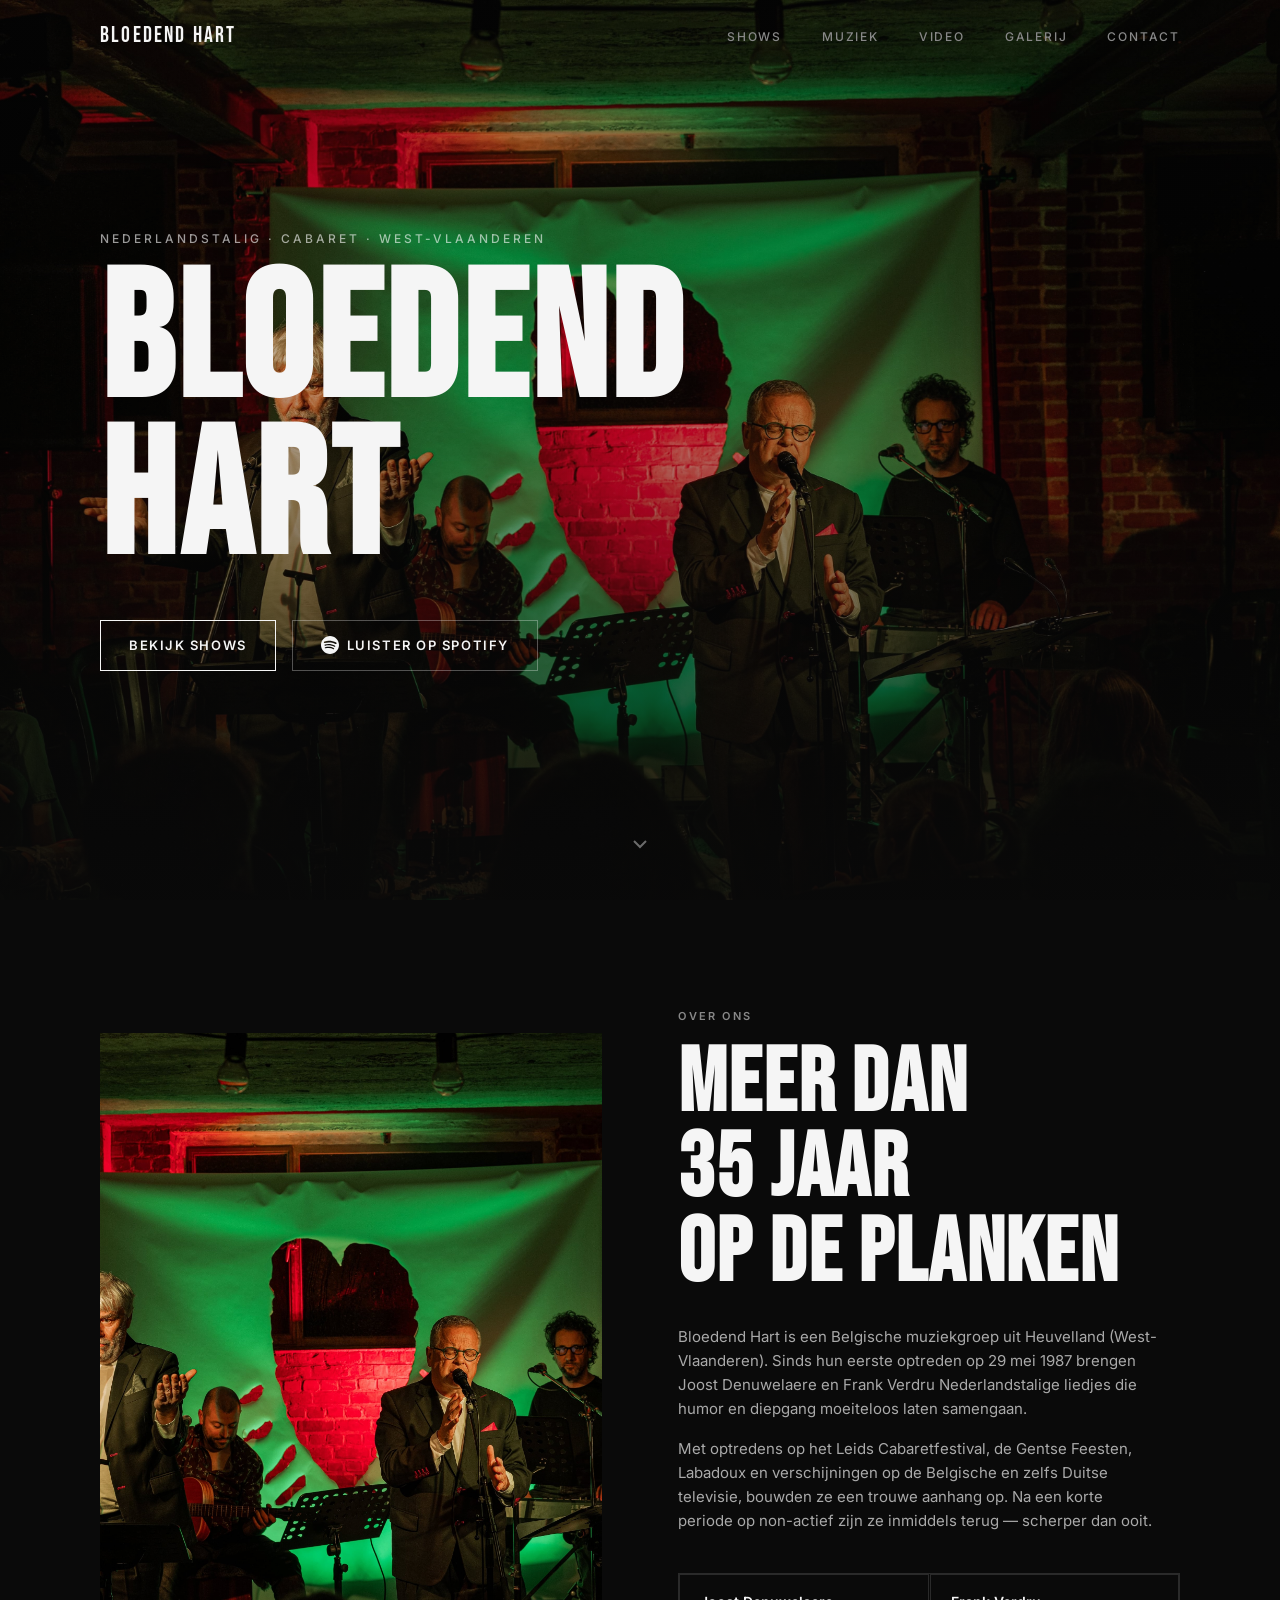
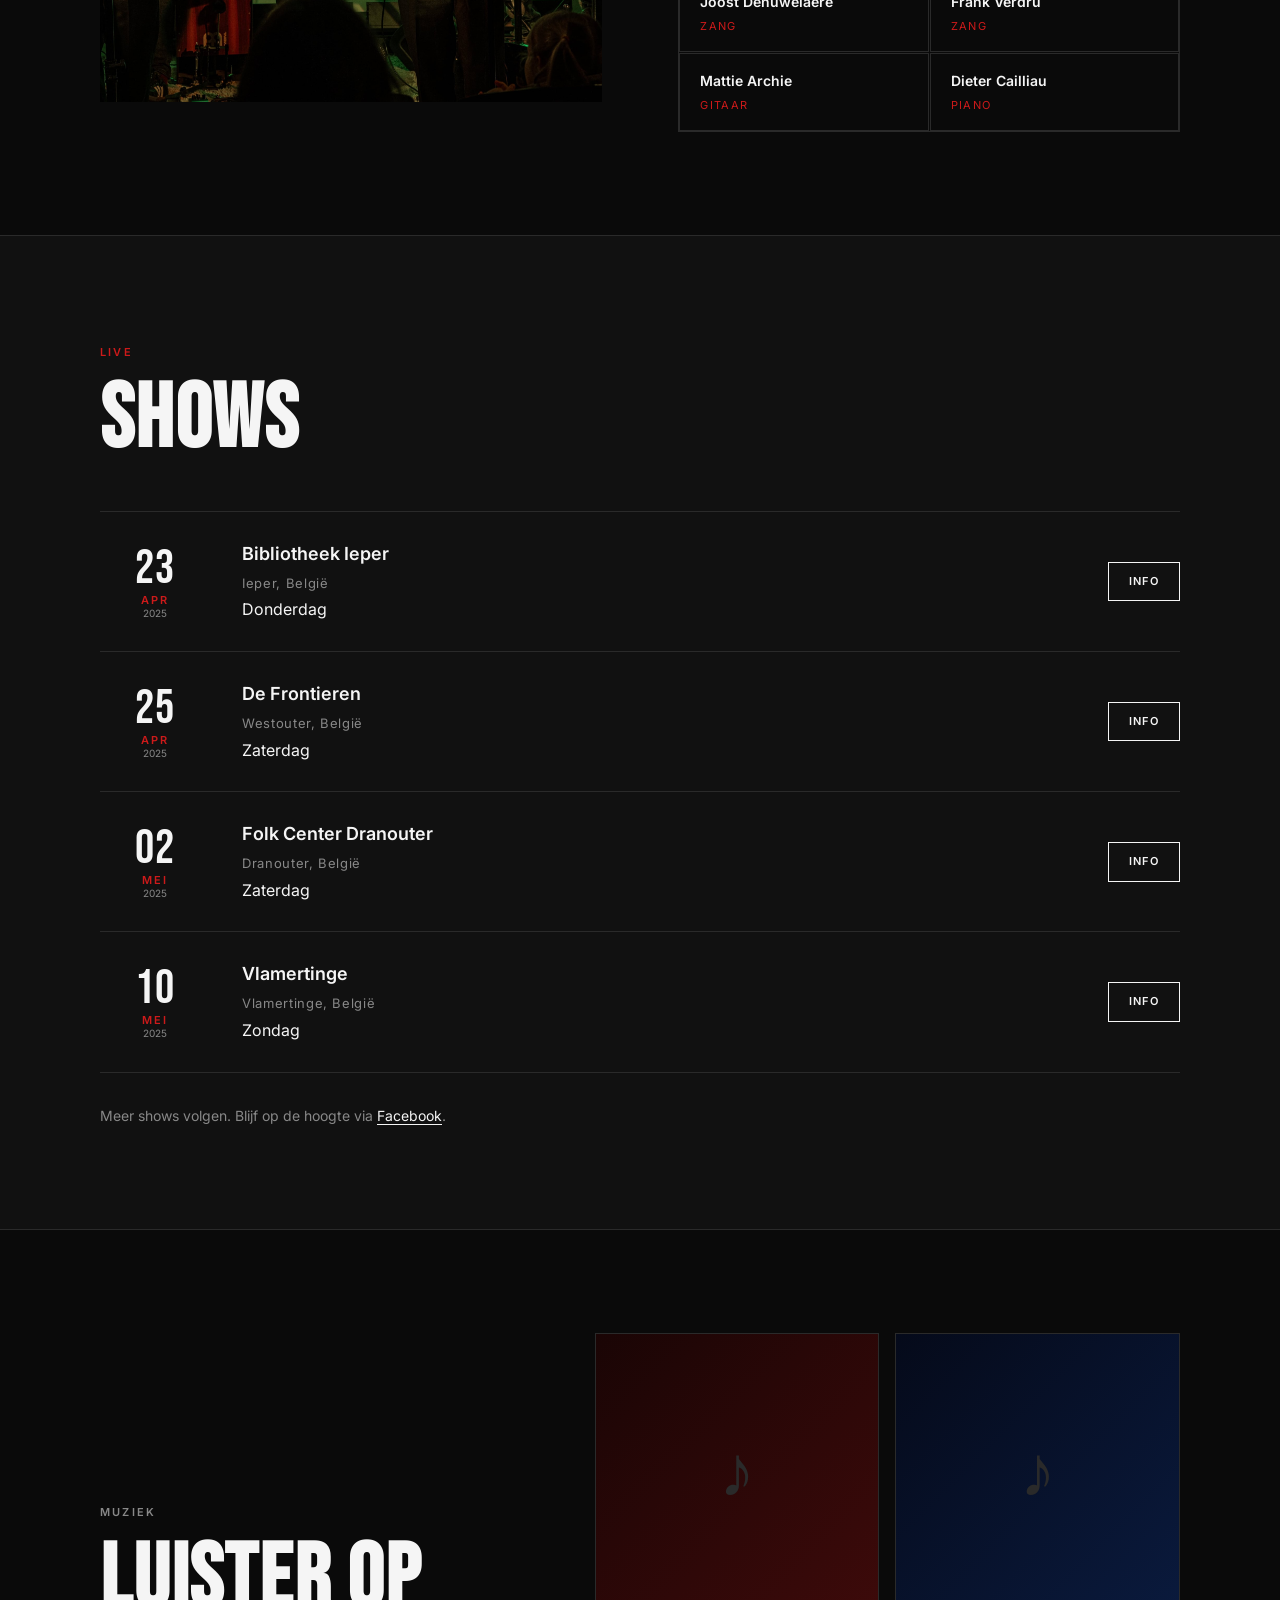
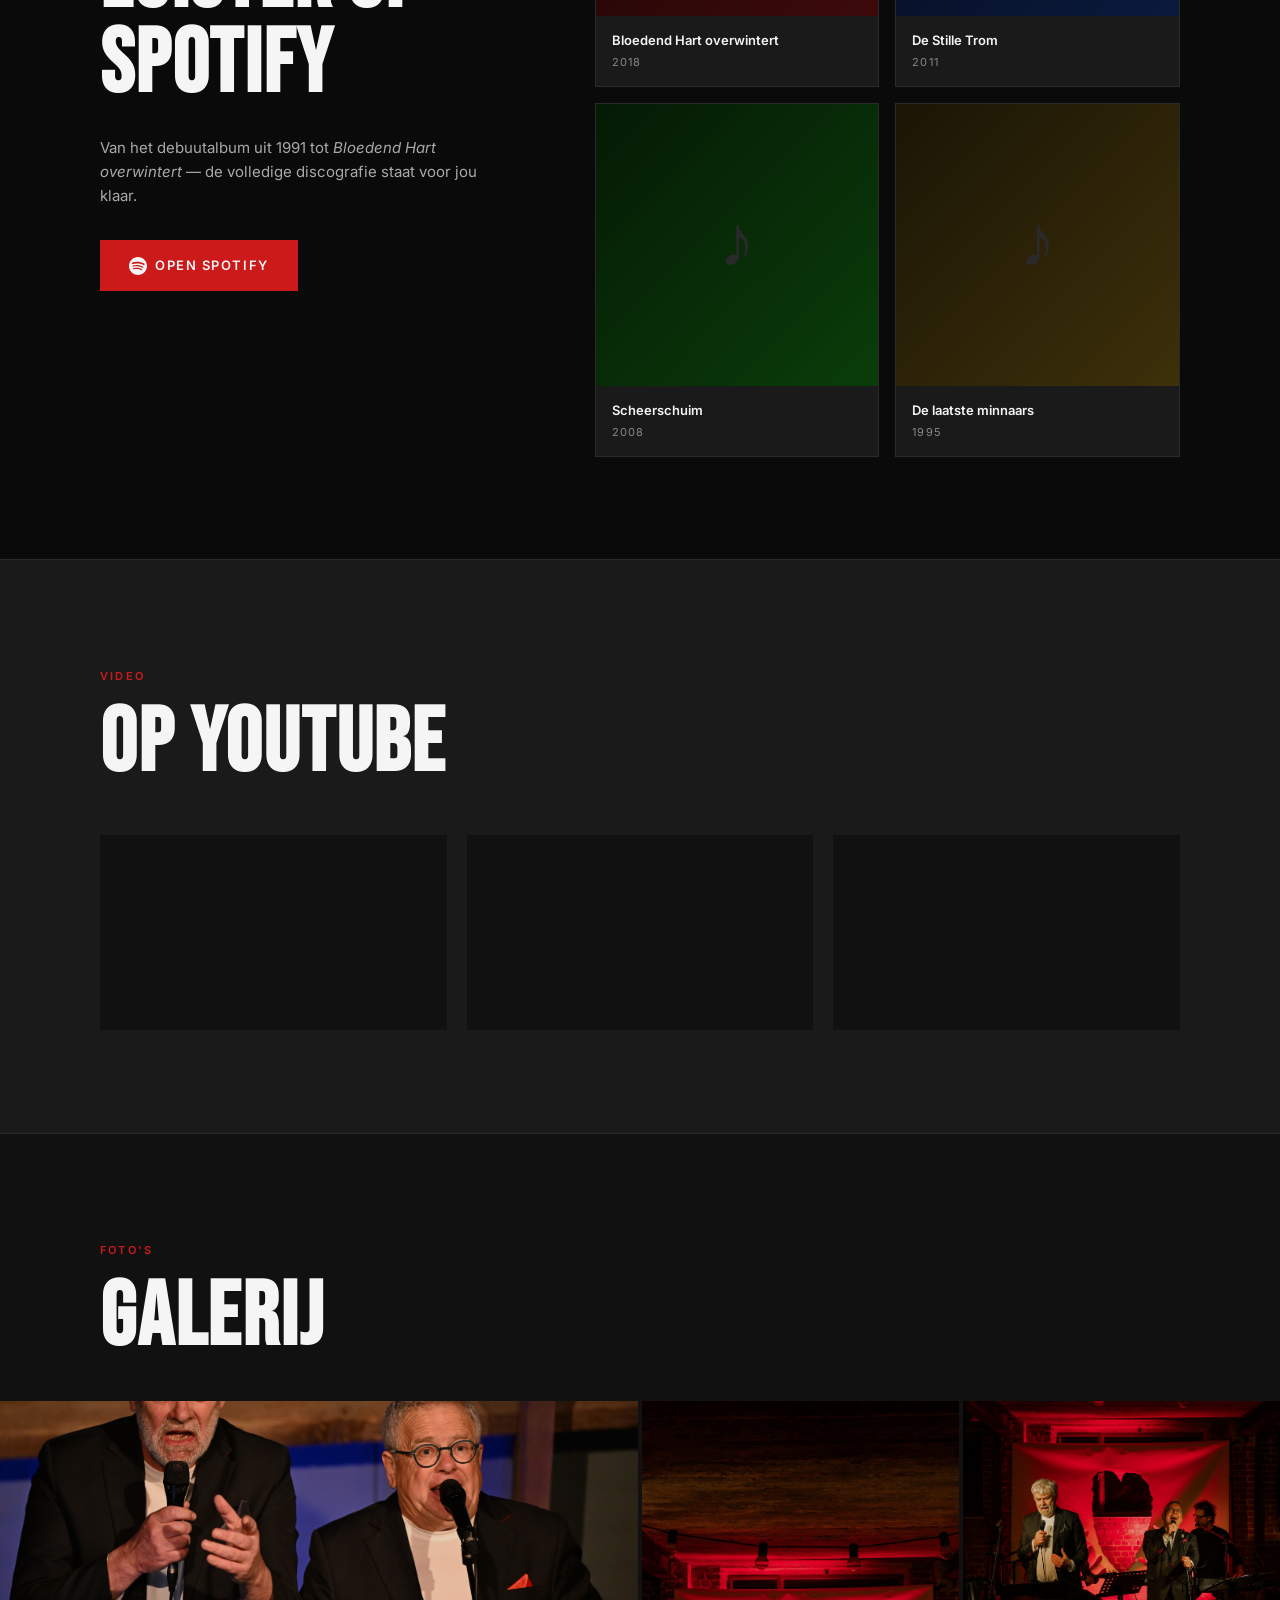
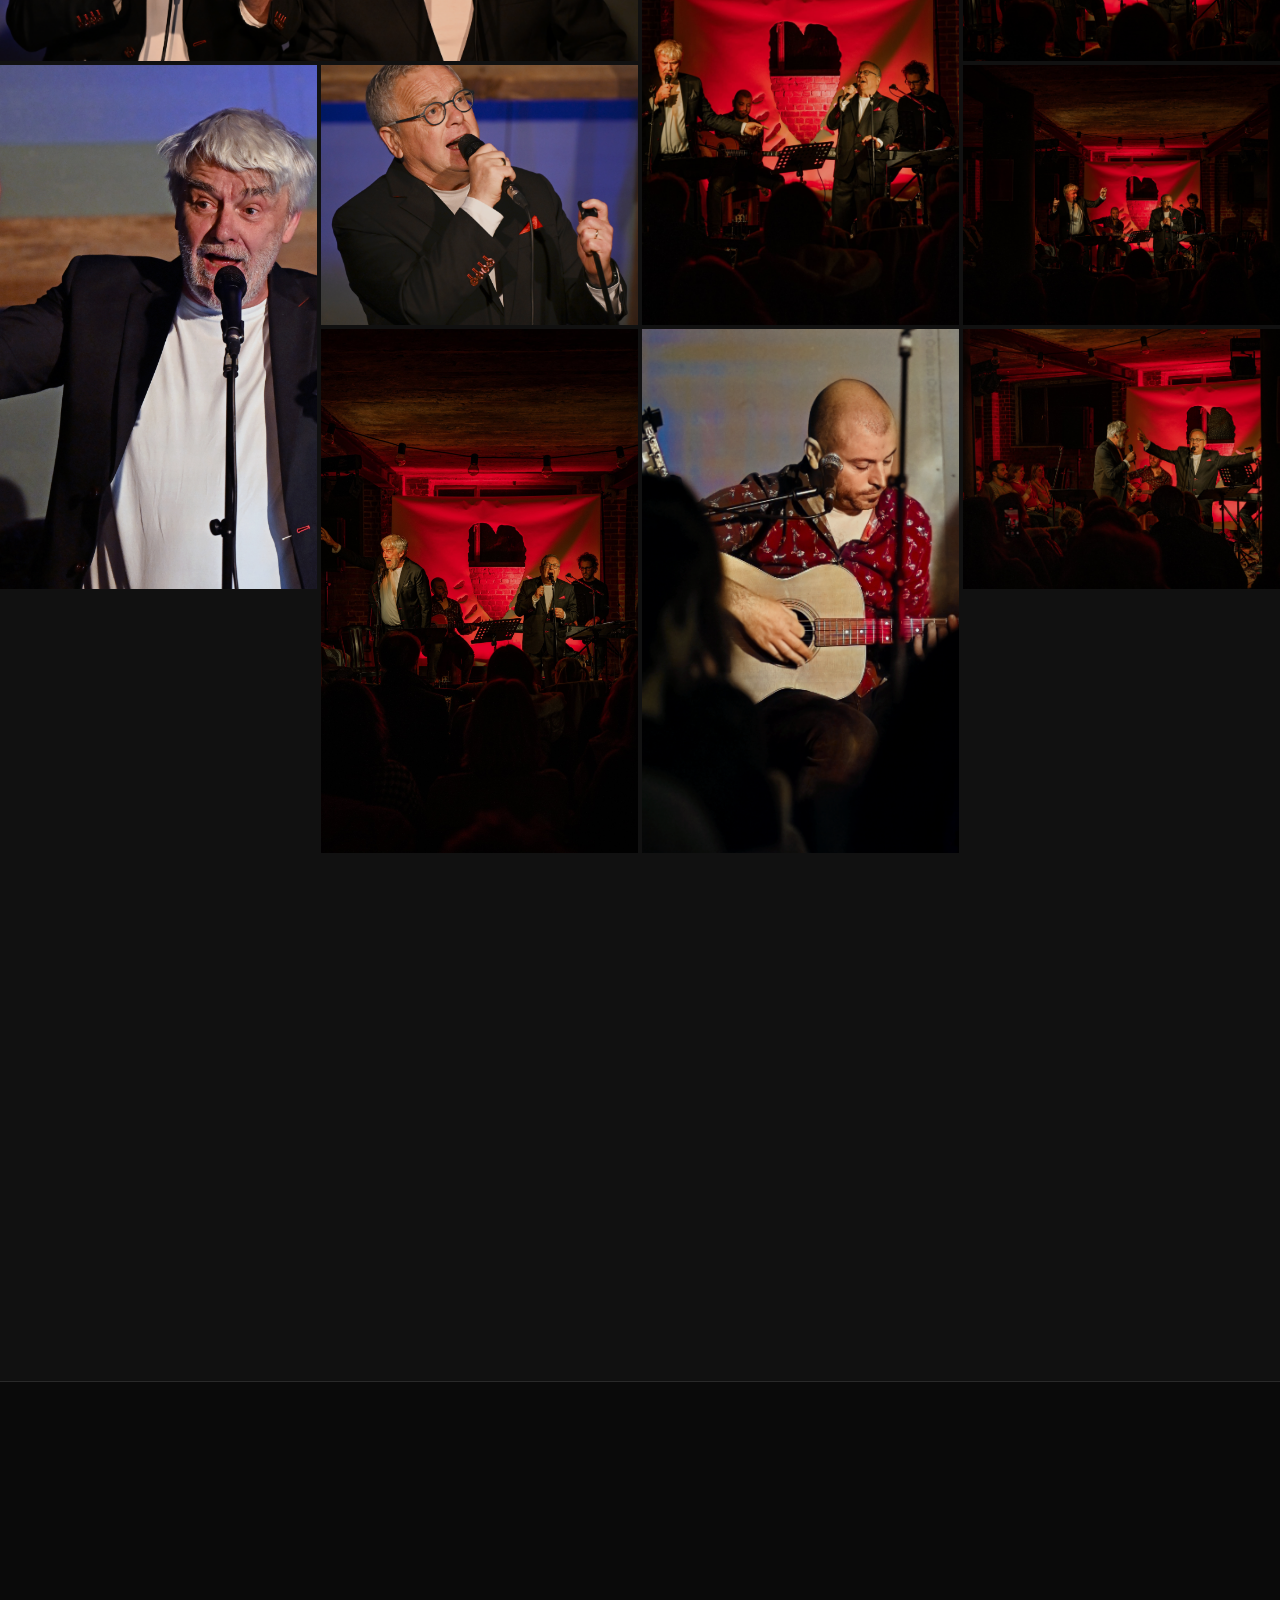
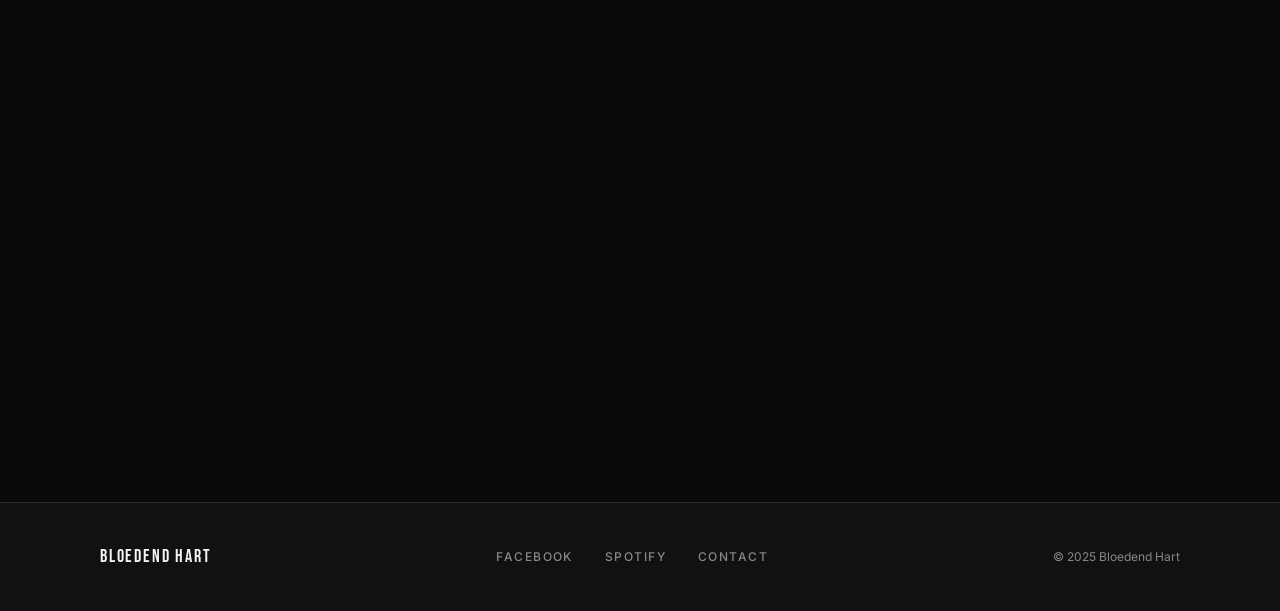
==== index.html @ 991a530c "Mix gallery photos, replace over ons image with band shot Co-Authored-By: Claude Sonnet 4.6 <noreply" ====
<!DOCTYPE html>
<html lang="nl">
<head>
  <meta charset="UTF-8" />
  <meta name="viewport" content="width=device-width, initial-scale=1.0" />
  <title>Bloedend Hart</title>
  <link rel="preconnect" href="https://fonts.googleapis.com" />
  <link rel="preconnect" href="https://fonts.gstatic.com" crossorigin />
  <link href="https://fonts.googleapis.com/css2?family=Bebas+Neue&family=Inter:wght@300;400;500;600&display=swap" rel="stylesheet" />
  <link rel="stylesheet" href="style.css" />
</head>
<body>

  <!-- NAV -->
  <nav id="nav">
    <div class="nav-inner">
      <a href="#hero" class="nav-logo">BLOEDEND HART</a>
      <ul class="nav-links">
        <li><a href="#shows">Shows</a></li>
        <li><a href="#muziek">Muziek</a></li>
        <li><a href="#video">Video</a></li>
        <li><a href="#galerij">Galerij</a></li>
        <li><a href="#contact">Contact</a></li>
      </ul>
      <button class="nav-toggle" aria-label="Menu openen">
        <span></span><span></span><span></span>
      </button>
    </div>
    <ul class="nav-mobile">
      <li><a href="#shows">Shows</a></li>
      <li><a href="#muziek">Muziek</a></li>
      <li><a href="#video">Video</a></li>
      <li><a href="#galerij">Galerij</a></li>
      <li><a href="#contact">Contact</a></li>
    </ul>
  </nav>

  <!-- HERO -->
  <section id="hero">
    <div class="hero-bg">
      <img src="Bloedend Hart/Bloedend Hart - Lo/8A7A4885.jpg" alt="Bloedend Hart live" />
      <div class="hero-overlay"></div>
    </div>
    <div class="hero-content">
      <p class="hero-sub">Nederlandstalig · Cabaret · West-Vlaanderen</p>
      <h1 class="hero-title">BLOEDEND<br/>HART</h1>
      <div class="hero-actions">
        <a href="#shows" class="btn btn-outline">Bekijk shows</a>
        <a href="https://open.spotify.com/artist/0Ksa1KjSq9yWM6Rjx2r4nC" target="_blank" rel="noopener" class="btn btn-ghost">
          <svg viewBox="0 0 24 24" fill="currentColor" width="18" height="18"><path d="M12 0C5.4 0 0 5.4 0 12s5.4 12 12 12 12-5.4 12-12S18.66 0 12 0zm5.521 17.34c-.24.359-.66.48-1.021.24-2.82-1.74-6.36-2.101-10.561-1.141-.418.122-.779-.179-.899-.539-.12-.421.18-.78.54-.9 4.56-1.021 8.52-.6 11.64 1.32.42.18.479.659.301 1.02zm1.44-3.3c-.301.42-.841.6-1.262.3-3.239-1.98-8.159-2.58-11.939-1.38-.479.12-1.02-.12-1.14-.6-.12-.48.12-1.021.6-1.141C9.6 9.9 15 10.561 18.72 12.84c.361.181.54.78.241 1.2zm.12-3.36C15.24 8.4 8.82 8.16 5.16 9.301c-.6.179-1.2-.181-1.38-.721-.18-.601.18-1.2.72-1.381 4.26-1.26 11.28-1.02 15.721 1.621.539.3.719 1.02.419 1.56-.299.421-1.02.599-1.559.3z"/></svg>
          Luister op Spotify
        </a>
      </div>
    </div>
    <a href="#over" class="scroll-down">
      <svg viewBox="0 0 24 24" fill="none" stroke="currentColor" stroke-width="2" width="24" height="24"><polyline points="6 9 12 15 18 9"/></svg>
    </a>
  </section>

  <!-- OVER ONS -->
  <section id="over" class="section-over">
    <div class="container">
      <div class="over-grid">
        <div class="over-img">
          <img src="Bloedend Hart/Bloedend Hart - Lo/8A7A4885.jpg" alt="Bloedend Hart live" />
        </div>
        <div class="over-text">
          <span class="label">Over ons</span>
          <h2>Meer dan<br/>35 jaar<br/>op de planken</h2>
          <p>Bloedend Hart is een Belgische muziekgroep uit Heuvelland (West-Vlaanderen). Sinds hun eerste optreden op 29 mei 1987 brengen Joost Denuwelaere en Frank Verdru Nederlandstalige liedjes die humor en diepgang moeiteloos laten samengaan.</p>
          <p>Met optredens op het Leids Cabaretfestival, de Gentse Feesten, Labadoux en verschijningen op de Belgische en zelfs Duitse televisie, bouwden ze een trouwe aanhang op. Na een korte periode op non-actief zijn ze inmiddels terug — scherper dan ooit.</p>
          <div class="over-members">
            <div class="member">
              <span class="member-name">Joost Denuwelaere</span>
              <span class="member-role">Zang</span>
            </div>
            <div class="member">
              <span class="member-name">Frank Verdru</span>
              <span class="member-role">Zang</span>
            </div>
            <div class="member">
              <span class="member-name">Mattie Archie</span>
              <span class="member-role">Gitaar</span>
            </div>
            <div class="member">
              <span class="member-name">Dieter Cailliau</span>
              <span class="member-role">Piano</span>
            </div>
          </div>
        </div>
      </div>
    </div>
  </section>

  <!-- SHOWS -->
  <section id="shows" class="section-shows">
    <div class="container">
      <span class="label label-red">Live</span>
      <h2>Shows</h2>
      <div class="shows-list" id="shows-list">
        <!-- Shows worden geladen vanuit shows.json -->
        <p class="shows-loading" style="color:var(--muted);font-size:14px;">Shows worden geladen…</p>
      </div>
      <p class="shows-note">Meer shows volgen. Blijf op de hoogte via <a href="https://www.facebook.com/p/Bloedend-Hart-100063105645230/" target="_blank" rel="noopener">Facebook</a>.</p>
    </div>
  </section>

  <!-- MUZIEK -->
  <section id="muziek" class="section-muziek">
    <div class="container">
      <div class="muziek-grid">
        <div class="muziek-text">
          <span class="label">Muziek</span>
          <h2>Luister op<br/>Spotify</h2>
          <p>Van het debuutalbum uit 1991 tot <em>Bloedend Hart overwintert</em> — de volledige discografie staat voor jou klaar.</p>
          <a href="https://open.spotify.com/artist/0Ksa1KjSq9yWM6Rjx2r4nC" target="_blank" rel="noopener" class="btn btn-red">
            <svg viewBox="0 0 24 24" fill="currentColor" width="18" height="18"><path d="M12 0C5.4 0 0 5.4 0 12s5.4 12 12 12 12-5.4 12-12S18.66 0 12 0zm5.521 17.34c-.24.359-.66.48-1.021.24-2.82-1.74-6.36-2.101-10.561-1.141-.418.122-.779-.179-.899-.539-.12-.421.18-.78.54-.9 4.56-1.021 8.52-.6 11.64 1.32.42.18.479.659.301 1.02zm1.44-3.3c-.301.42-.841.6-1.262.3-3.239-1.98-8.159-2.58-11.939-1.38-.479.12-1.02-.12-1.14-.6-.12-.48.12-1.021.6-1.141C9.6 9.9 15 10.561 18.72 12.84c.361.181.54.78.241 1.2zm.12-3.36C15.24 8.4 8.82 8.16 5.16 9.301c-.6.179-1.2-.181-1.38-.721-.18-.601.18-1.2.72-1.381 4.26-1.26 11.28-1.02 15.721 1.621.539.3.719 1.02.419 1.56-.299.421-1.02.599-1.559.3z"/></svg>
            Open Spotify
          </a>
        </div>
        <div class="muziek-albums">
          <a href="https://open.spotify.com/search/Bloedend%20Hart%20overwintert" target="_blank" rel="noopener" class="album-card">
            <div class="album-art album-art-1"></div>
            <div class="album-meta">
              <span class="album-title">Bloedend Hart overwintert</span>
              <span class="album-year">2018</span>
            </div>
          </a>
          <a href="https://open.spotify.com/search/Bloedend%20Hart%20De%20Stille%20Trom" target="_blank" rel="noopener" class="album-card">
            <div class="album-art album-art-2"></div>
            <div class="album-meta">
              <span class="album-title">De Stille Trom</span>
              <span class="album-year">2011</span>
            </div>
          </a>
          <a href="https://open.spotify.com/search/Bloedend%20Hart%20Scheerschuim" target="_blank" rel="noopener" class="album-card">
            <div class="album-art album-art-3"></div>
            <div class="album-meta">
              <span class="album-title">Scheerschuim</span>
              <span class="album-year">2008</span>
            </div>
          </a>
          <a href="https://open.spotify.com/search/Bloedend%20Hart%20De%20laatste%20minnaars" target="_blank" rel="noopener" class="album-card">
            <div class="album-art album-art-4"></div>
            <div class="album-meta">
              <span class="album-title">De laatste minnaars</span>
              <span class="album-year">1995</span>
            </div>
          </a>
        </div>
      </div>
    </div>
  </section>

  <!-- VIDEO -->
  <section id="video" class="section-video">
    <div class="container">
      <span class="label label-red">Video</span>
      <h2>Op YouTube</h2>
      <div class="video-grid">
        <div class="video-wrap">
          <iframe src="https://www.youtube.com/embed/9XEL4lbnrBI" title="Bloedend Hart" frameborder="0" allow="accelerometer; autoplay; clipboard-write; encrypted-media; gyroscope; picture-in-picture" allowfullscreen></iframe>
        </div>
        <div class="video-wrap">
          <iframe src="https://www.youtube.com/embed/XVDwX19JVE0" title="Bloedend Hart" frameborder="0" allow="accelerometer; autoplay; clipboard-write; encrypted-media; gyroscope; picture-in-picture" allowfullscreen></iframe>
        </div>
        <div class="video-wrap">
          <iframe src="https://www.youtube.com/embed/LNaceuPx-0g" title="Bloedend Hart" frameborder="0" allow="accelerometer; autoplay; clipboard-write; encrypted-media; gyroscope; picture-in-picture" allowfullscreen></iframe>
        </div>
      </div>
    </div>
  </section>

  <!-- GALERIJ -->
  <section id="galerij" class="section-galerij">
    <div class="container">
      <span class="label label-red">Foto's</span>
      <h2>Galerij</h2>
    </div>
    <div class="gallery-grid">
      <div class="gallery-item gallery-wide"><img src="Bloedend Hart/foto BH Reningelst/2026-02-22 - Bloedend Hart  (76).JPG" alt="Bloedend Hart live" loading="lazy" /></div>
      <div class="gallery-item gallery-tall"><img src="Bloedend Hart/Bloedend Hart - Lo/8A7A4772.jpg" alt="Bloedend Hart live" loading="lazy" /></div>
      <div class="gallery-item"><img src="Bloedend Hart/Bloedend Hart - Lo/8A7A4734.jpg" alt="Bloedend Hart live" loading="lazy" /></div>
      <div class="gallery-item gallery-tall"><img src="Bloedend Hart/foto BH Reningelst/2026-02-22 - Bloedend Hart  (68).JPG" alt="Bloedend Hart live" loading="lazy" /></div>
      <div class="gallery-item"><img src="Bloedend Hart/foto BH Reningelst/2026-02-22 - Bloedend Hart  (38).JPG" alt="Bloedend Hart live" loading="lazy" /></div>
      <div class="gallery-item"><img src="Bloedend Hart/Bloedend Hart - Lo/8A7A4824.jpg" alt="Bloedend Hart live" loading="lazy" /></div>
      <div class="gallery-item gallery-tall"><img src="Bloedend Hart/Bloedend Hart - Lo/8A7A4835.jpg" alt="Bloedend Hart live" loading="lazy" /></div>
      <div class="gallery-item gallery-tall"><img src="Bloedend Hart/foto BH Reningelst/2026-02-22 - Bloedend Hart  (52).JPG" alt="Bloedend Hart live" loading="lazy" /></div>
      <div class="gallery-item"><img src="Bloedend Hart/Bloedend Hart - Lo/8A7A4854.jpg" alt="Bloedend Hart live" loading="lazy" /></div>
      <div class="gallery-item"><img src="Bloedend Hart/foto BH Reningelst/2026-02-22 - Bloedend Hart  (70).JPG" alt="Bloedend Hart live" loading="lazy" /></div>
      <div class="gallery-item gallery-wide"><img src="Bloedend Hart/Bloedend Hart - Lo/8A7A4880.jpg" alt="Bloedend Hart live" loading="lazy" /></div>
      <div class="gallery-item gallery-tall"><img src="Bloedend Hart/Bloedend Hart - Lo/8A7A4925.jpg" alt="Bloedend Hart live" loading="lazy" /></div>
      <div class="gallery-item"><img src="Bloedend Hart/Bloedend Hart - Lo/8A7A4821.jpg" alt="Bloedend Hart live" loading="lazy" /></div>
      <div class="gallery-item"><img src="Bloedend Hart/Bloedend Hart - Lo/8A7A4900.jpg" alt="Bloedend Hart live" loading="lazy" /></div>
      <div class="gallery-item"><img src="Bloedend Hart/Bloedend Hart - Lo/8A7A4916.jpg" alt="Bloedend Hart live" loading="lazy" /></div>
    </div>
  </section>

  <!-- CONTACT -->
  <section id="contact" class="section-contact">
    <div class="container">
      <div class="contact-grid">
        <div class="contact-info">
          <span class="label">Contact</span>
          <h2>Stuur ons<br/>een bericht</h2>
          <p>Voor boekingen, persaanvragen of gewoon een praatje — we horen graag van je.</p>
          <div class="contact-details">
            <a href="mailto:frank.verdru@gmail.com" class="contact-detail">
              <svg viewBox="0 0 24 24" fill="none" stroke="currentColor" stroke-width="1.5" width="18" height="18"><path d="M3 8l7.89 5.26a2 2 0 002.22 0L21 8M5 19h14a2 2 0 002-2V7a2 2 0 00-2-2H5a2 2 0 00-2 2v10a2 2 0 002 2z"/></svg>
              frank.verdru@gmail.com
            </a>
            <a href="tel:+32476308028" class="contact-detail">
              <svg viewBox="0 0 24 24" fill="none" stroke="currentColor" stroke-width="1.5" width="18" height="18"><path d="M3 5a2 2 0 012-2h3.28a1 1 0 01.948.684l1.498 4.493a1 1 0 01-.502 1.21l-2.257 1.13a11.042 11.042 0 005.516 5.516l1.13-2.257a1 1 0 011.21-.502l4.493 1.498a1 1 0 01.684.949V19a2 2 0 01-2 2h-1C9.716 21 3 14.284 3 6V5z"/></svg>
              +32 476 30 80 28
            </a>
          </div>
          <div class="contact-socials">
            <a href="https://www.facebook.com/p/Bloedend-Hart-100063105645230/" target="_blank" rel="noopener" class="social-link">
              <svg viewBox="0 0 24 24" fill="currentColor" width="20" height="20"><path d="M24 12.073c0-6.627-5.373-12-12-12s-12 5.373-12 12c0 5.99 4.388 10.954 10.125 11.854v-8.385H7.078v-3.47h3.047V9.43c0-3.007 1.792-4.669 4.533-4.669 1.312 0 2.686.235 2.686.235v2.953H15.83c-1.491 0-1.956.925-1.956 1.874v2.25h3.328l-.532 3.47h-2.796v8.385C19.612 23.027 24 18.062 24 12.073z"/></svg>
              Facebook
            </a>
            <a href="https://open.spotify.com/artist/0Ksa1KjSq9yWM6Rjx2r4nC" target="_blank" rel="noopener" class="social-link">
              <svg viewBox="0 0 24 24" fill="currentColor" width="20" height="20"><path d="M12 0C5.4 0 0 5.4 0 12s5.4 12 12 12 12-5.4 12-12S18.66 0 12 0zm5.521 17.34c-.24.359-.66.48-1.021.24-2.82-1.74-6.36-2.101-10.561-1.141-.418.122-.779-.179-.899-.539-.12-.421.18-.78.54-.9 4.56-1.021 8.52-.6 11.64 1.32.42.18.479.659.301 1.02zm1.44-3.3c-.301.42-.841.6-1.262.3-3.239-1.98-8.159-2.58-11.939-1.38-.479.12-1.02-.12-1.14-.6-.12-.48.12-1.021.6-1.141C9.6 9.9 15 10.561 18.72 12.84c.361.181.54.78.241 1.2zm.12-3.36C15.24 8.4 8.82 8.16 5.16 9.301c-.6.179-1.2-.181-1.38-.721-.18-.601.18-1.2.72-1.381 4.26-1.26 11.28-1.02 15.721 1.621.539.3.719 1.02.419 1.56-.299.421-1.02.599-1.559.3z"/></svg>
              Spotify
            </a>
          </div>
        </div>
        <form class="contact-form" id="contactForm" action="mailto:frank.verdru@gmail.com" method="post" enctype="text/plain">
          <div class="form-group">
            <label for="naam">Naam</label>
            <input type="text" id="naam" name="naam" placeholder="Jouw naam" required />
          </div>
          <div class="form-group">
            <label for="email">E-mail</label>
            <input type="email" id="email" name="email" placeholder="jouw@email.be" required />
          </div>
          <div class="form-group">
            <label for="onderwerp">Onderwerp</label>
            <select id="onderwerp" name="onderwerp">
              <option value="">Kies een onderwerp</option>
              <option value="boeking">Boeking</option>
              <option value="pers">Pers / media</option>
              <option value="algemeen">Algemene vraag</option>
            </select>
          </div>
          <div class="form-group">
            <label for="bericht">Bericht</label>
            <textarea id="bericht" name="bericht" placeholder="Schrijf hier jouw bericht..." rows="5" required></textarea>
          </div>
          <button type="submit" class="btn btn-red btn-full">Verstuur bericht</button>
          <p class="form-success" id="formSuccess">Bedankt! We nemen zo snel mogelijk contact op.</p>
        </form>
      </div>
    </div>
  </section>

  <!-- FOOTER -->
  <footer class="footer">
    <div class="container">
      <div class="footer-inner">
        <span class="footer-logo">BLOEDEND HART</span>
        <div class="footer-links">
          <a href="https://www.facebook.com/p/Bloedend-Hart-100063105645230/" target="_blank" rel="noopener">Facebook</a>
          <a href="https://open.spotify.com/artist/0Ksa1KjSq9yWM6Rjx2r4nC" target="_blank" rel="noopener">Spotify</a>
          <a href="#contact">Contact</a>
        </div>
        <span class="footer-copy">&copy; 2025 Bloedend Hart</span>
      </div>
    </div>
  </footer>

  <script>
    // Smooth scroll for anchor links
    document.querySelectorAll('a[href^="#"]').forEach(a => {
      a.addEventListener('click', e => {
        const target = document.querySelector(a.getAttribute('href'));
        if (target) {
          e.preventDefault();
          target.scrollIntoView({ behavior: 'smooth' });
        }
      });
    });

    // Nav background on scroll
    const nav = document.getElementById('nav');
    window.addEventListener('scroll', () => {
      nav.classList.toggle('nav-scrolled', window.scrollY > 60);
    });

    // Mobile nav toggle
    const toggle = document.querySelector('.nav-toggle');
    const mobileNav = document.querySelector('.nav-mobile');
    toggle.addEventListener('click', () => {
      mobileNav.classList.toggle('open');
      toggle.classList.toggle('active');
    });
    mobileNav.querySelectorAll('a').forEach(a => {
      a.addEventListener('click', () => {
        mobileNav.classList.remove('open');
        toggle.classList.remove('active');
      });
    });

    // Contact form fake submit
    document.getElementById('contactForm').addEventListener('submit', function(e) {
      e.preventDefault();
      document.getElementById('formSuccess').style.display = 'block';
      this.reset();
      setTimeout(() => {
        document.getElementById('formSuccess').style.display = 'none';
      }, 5000);
    });

    // ── Shows laden vanuit shows.json ──────────────────────────
    async function loadShows() {
      const list = document.getElementById('shows-list');
      try {
        const res = await fetch('./shows.json?_=' + Date.now());
        const shows = await res.json();
        if (!shows.length) {
          list.innerHTML = '<p style="color:var(--muted);font-size:14px;">Momenteel geen shows gepland.</p>';
          return;
        }
        list.innerHTML = shows.map(s => {
          let href = '#contact', target = '', rel = '';
          if (s.infoLink) {
            const l = s.infoLink.trim();
            if (l.includes('@') && !l.startsWith('http')) {
              href = 'mailto:' + l;
            } else {
              href   = l;
              target = ' target="_blank"';
              rel    = ' rel="noopener"';
            }
          }
          return `
          <div class="show-item">
            <div class="show-date">
              <span class="show-day">${s.day}</span>
              <span class="show-month">${s.month}</span>
              <span class="show-year">${s.year}</span>
            </div>
            <div class="show-info">
              <span class="show-venue">${s.venue}</span>
              <span class="show-city">${s.city}</span>
              <span class="show-day-label">${s.weekday}</span>
            </div>
            <a href="${href}"${target}${rel} class="btn btn-sm btn-outline">Info</a>
          </div>`;
        }).join('');
        // fade-in on newly created items
        list.querySelectorAll('.show-item').forEach(el => {
          el.classList.add('fade-in');
          observer.observe(el);
        });
      } catch (err) {
        list.innerHTML = '<p style="color:var(--muted);font-size:14px;">Shows konden niet worden geladen.</p>';
      }
    }

    // Intersection observer for fade-in
    const observer = new IntersectionObserver((entries) => {
      entries.forEach(entry => {
        if (entry.isIntersecting) {
          entry.target.classList.add('visible');
        }
      });
    }, { threshold: 0.1 });
    document.querySelectorAll('.gallery-item, .album-card, .over-grid, .muziek-grid, .contact-grid').forEach(el => {
      el.classList.add('fade-in');
      observer.observe(el);
    });

    loadShows();
  </script>

</body>
</html>
---- style.css ----
/* ─── Reset & Base ─────────────────────────────────────── */
*, *::before, *::after { box-sizing: border-box; margin: 0; padding: 0; }

:root {
  --bg: #0a0a0a;
  --bg-2: #111111;
  --bg-3: #1a1a1a;
  --red: #cc1a1a;
  --red-hover: #e02020;
  --white: #f5f5f5;
  --muted: #888888;
  --border: #2a2a2a;
  --font-display: 'Bebas Neue', sans-serif;
  --font-body: 'Inter', sans-serif;
  --max-w: 1200px;
  --space: clamp(60px, 8vw, 120px);
}

html { scroll-behavior: smooth; }

body {
  background: var(--bg);
  color: var(--white);
  font-family: var(--font-body);
  font-size: 16px;
  line-height: 1.6;
  overflow-x: hidden;
}

img { display: block; width: 100%; height: 100%; object-fit: cover; }
a { color: inherit; text-decoration: none; }
ul { list-style: none; }

.container {
  max-width: var(--max-w);
  margin: 0 auto;
  padding: 0 clamp(20px, 5vw, 60px);
}

/* ─── Labels ────────────────────────────────────────────── */
.label {
  display: inline-block;
  font-family: var(--font-body);
  font-size: 11px;
  font-weight: 600;
  letter-spacing: 0.2em;
  text-transform: uppercase;
  color: var(--muted);
  margin-bottom: 16px;
}
.label-red { color: var(--red); }

/* ─── Headings ──────────────────────────────────────────── */
h2 {
  font-family: var(--font-display);
  font-size: clamp(48px, 7vw, 96px);
  line-height: 0.95;
  letter-spacing: 0.02em;
  margin-bottom: 28px;
}

/* ─── Buttons ───────────────────────────────────────────── */
.btn {
  display: inline-flex;
  align-items: center;
  gap: 8px;
  font-family: var(--font-body);
  font-size: 13px;
  font-weight: 600;
  letter-spacing: 0.12em;
  text-transform: uppercase;
  padding: 14px 28px;
  border: 1px solid transparent;
  cursor: pointer;
  transition: all 0.25s ease;
}
.btn-outline {
  border-color: var(--white);
  color: var(--white);
  background: transparent;
}
.btn-outline:hover { background: var(--white); color: var(--bg); }
.btn-ghost {
  border-color: rgba(255,255,255,0.3);
  color: var(--white);
  background: transparent;
}
.btn-ghost:hover { border-color: var(--white); }
.btn-red {
  background: var(--red);
  color: var(--white);
  border-color: var(--red);
}
.btn-red:hover { background: var(--red-hover); border-color: var(--red-hover); }
.btn-sm { padding: 10px 20px; font-size: 11px; }
.btn-full { width: 100%; justify-content: center; }

/* ─── Nav ───────────────────────────────────────────────── */
#nav {
  position: fixed;
  top: 0; left: 0; right: 0;
  z-index: 100;
  transition: background 0.3s ease, border-color 0.3s ease;
  border-bottom: 1px solid transparent;
}
#nav.nav-scrolled {
  background: rgba(10,10,10,0.95);
  backdrop-filter: blur(12px);
  border-bottom-color: var(--border);
}
.nav-inner {
  max-width: var(--max-w);
  margin: 0 auto;
  padding: 0 clamp(20px, 5vw, 60px);
  height: 72px;
  display: flex;
  align-items: center;
  justify-content: space-between;
}
.nav-logo {
  font-family: var(--font-display);
  font-size: 22px;
  letter-spacing: 0.1em;
  color: var(--white);
}
.nav-links {
  display: flex;
  gap: 40px;
}
.nav-links a {
  font-size: 12px;
  font-weight: 500;
  letter-spacing: 0.15em;
  text-transform: uppercase;
  color: var(--muted);
  transition: color 0.2s;
}
.nav-links a:hover { color: var(--white); }

.nav-toggle {
  display: none;
  flex-direction: column;
  gap: 5px;
  background: none;
  border: none;
  cursor: pointer;
  padding: 4px;
}
.nav-toggle span {
  display: block;
  width: 24px;
  height: 1.5px;
  background: var(--white);
  transition: all 0.3s ease;
}
.nav-toggle.active span:nth-child(1) { transform: translateY(6.5px) rotate(45deg); }
.nav-toggle.active span:nth-child(2) { opacity: 0; }
.nav-toggle.active span:nth-child(3) { transform: translateY(-6.5px) rotate(-45deg); }

.nav-mobile {
  display: none;
  flex-direction: column;
  background: rgba(10,10,10,0.98);
  padding: 20px clamp(20px, 5vw, 60px) 30px;
  gap: 4px;
  border-bottom: 1px solid var(--border);
}
.nav-mobile.open { display: flex; }
.nav-mobile a {
  font-size: 13px;
  font-weight: 500;
  letter-spacing: 0.15em;
  text-transform: uppercase;
  color: var(--muted);
  padding: 12px 0;
  border-bottom: 1px solid var(--border);
  transition: color 0.2s;
}
.nav-mobile a:hover { color: var(--white); }

/* ─── Hero ──────────────────────────────────────────────── */
#hero {
  position: relative;
  height: 100vh;
  min-height: 600px;
  display: flex;
  align-items: center;
}
.hero-bg {
  position: absolute;
  inset: 0;
}
.hero-bg img {
  width: 100%;
  height: 100%;
  object-fit: cover;
  object-position: center top;
}
.hero-overlay {
  position: absolute;
  inset: 0;
  background: linear-gradient(
    to bottom,
    rgba(10,10,10,0.3) 0%,
    rgba(10,10,10,0.2) 40%,
    rgba(10,10,10,0.85) 100%
  );
}
.hero-content {
  position: relative;
  z-index: 2;
  padding: 0 clamp(20px, 5vw, 60px);
  max-width: var(--max-w);
  margin: 0 auto;
  width: 100%;
}
.hero-sub {
  font-size: 12px;
  font-weight: 500;
  letter-spacing: 0.25em;
  text-transform: uppercase;
  color: rgba(255,255,255,0.6);
  margin-bottom: 16px;
}
.hero-title {
  font-family: var(--font-display);
  font-size: clamp(80px, 14vw, 180px);
  line-height: 0.88;
  letter-spacing: 0.02em;
  margin-bottom: 40px;
}
.hero-actions {
  display: flex;
  gap: 16px;
  flex-wrap: wrap;
}
.scroll-down {
  position: absolute;
  bottom: 36px;
  left: 50%;
  transform: translateX(-50%);
  color: rgba(255,255,255,0.4);
  z-index: 2;
  animation: bounce 2s infinite;
  transition: color 0.2s;
}
.scroll-down:hover { color: var(--white); }
@keyframes bounce {
  0%, 100% { transform: translateX(-50%) translateY(0); }
  50% { transform: translateX(-50%) translateY(6px); }
}

/* ─── Over ons ──────────────────────────────────────────── */
.section-over {
  padding: var(--space) 0;
  background: var(--bg);
}
.over-grid {
  display: grid;
  grid-template-columns: 1fr 1fr;
  gap: clamp(40px, 6vw, 100px);
  align-items: center;
}
.over-img {
  aspect-ratio: 3/4;
  overflow: hidden;
}
.over-img img {
  transition: transform 0.6s ease;
}
.over-img:hover img { transform: scale(1.03); }
.over-text p {
  color: rgba(255,255,255,0.65);
  margin-bottom: 16px;
  font-size: 15px;
  max-width: 480px;
}
.over-members {
  display: grid;
  grid-template-columns: 1fr 1fr;
  gap: 1px;
  margin-top: 40px;
  border: 1px solid var(--border);
}
.member {
  padding: 16px 20px;
  border: 1px solid var(--border);
  display: flex;
  flex-direction: column;
  gap: 4px;
}
.member-name {
  font-size: 14px;
  font-weight: 600;
  color: var(--white);
}
.member-role {
  font-size: 11px;
  letter-spacing: 0.12em;
  text-transform: uppercase;
  color: var(--red);
}

/* ─── Shows ─────────────────────────────────────────────── */
.section-shows {
  padding: var(--space) 0;
  background: var(--bg-2);
  border-top: 1px solid var(--border);
  border-bottom: 1px solid var(--border);
}
.section-shows h2 { margin-bottom: 48px; }
.shows-list {
  display: flex;
  flex-direction: column;
}
.show-item {
  display: grid;
  grid-template-columns: 110px 1fr auto;
  align-items: center;
  gap: 32px;
  padding: 28px 0;
  border-bottom: 1px solid var(--border);
  transition: background 0.2s;
}
.show-item:first-child { border-top: 1px solid var(--border); }
.show-item:hover { background: rgba(255,255,255,0.02); }
.show-date {
  display: flex;
  flex-direction: column;
  align-items: center;
  line-height: 1;
}
.show-day {
  font-family: var(--font-display);
  font-size: 48px;
  letter-spacing: 0.02em;
  line-height: 1;
}
.show-month {
  font-size: 11px;
  font-weight: 600;
  letter-spacing: 0.2em;
  text-transform: uppercase;
  color: var(--red);
  margin-top: 2px;
}
.show-year {
  font-size: 10px;
  color: var(--muted);
  margin-top: 2px;
}
.show-info {
  display: flex;
  flex-direction: column;
  gap: 4px;
}
.show-venue {
  font-size: 18px;
  font-weight: 600;
}
.show-city {
  font-size: 13px;
  color: var(--muted);
  letter-spacing: 0.05em;
}
.shows-note {
  margin-top: 32px;
  font-size: 14px;
  color: var(--muted);
}
.shows-note a {
  color: var(--white);
  text-decoration: underline;
  text-underline-offset: 3px;
}

/* ─── Muziek ─────────────────────────────────────────────── */
.section-muziek {
  padding: var(--space) 0;
  background: var(--bg);
}
.muziek-grid {
  display: grid;
  grid-template-columns: 1fr 1.4fr;
  gap: clamp(40px, 6vw, 100px);
  align-items: center;
}
.muziek-text p {
  color: rgba(255,255,255,0.65);
  font-size: 15px;
  max-width: 400px;
  margin-bottom: 32px;
}
.muziek-albums {
  display: grid;
  grid-template-columns: 1fr 1fr;
  gap: 16px;
}
.album-card {
  background: var(--bg-3);
  border: 1px solid var(--border);
  overflow: hidden;
  transition: border-color 0.2s, transform 0.2s;
}
.album-card:hover {
  border-color: rgba(255,255,255,0.2);
  transform: translateY(-4px);
}
.album-art {
  aspect-ratio: 1;
  background: var(--bg-2);
  display: flex;
  align-items: center;
  justify-content: center;
  font-family: var(--font-display);
  font-size: 72px;
  color: var(--border);
}
.album-art-1 { background: linear-gradient(135deg, #1a0505 0%, #3d0a0a 100%); }
.album-art-2 { background: linear-gradient(135deg, #050a1a 0%, #0a1a3d 100%); }
.album-art-3 { background: linear-gradient(135deg, #051a05 0%, #0a3d0a 100%); }
.album-art-4 { background: linear-gradient(135deg, #1a1505 0%, #3d300a 100%); }
.album-art::after { content: "♪"; }
.album-meta {
  padding: 14px 16px;
  display: flex;
  flex-direction: column;
  gap: 3px;
}
.album-title {
  font-size: 13px;
  font-weight: 600;
}
.album-year {
  font-size: 11px;
  color: var(--muted);
  letter-spacing: 0.1em;
}

/* ─── Video ──────────────────────────────────────────────── */
.section-video {
  padding: var(--space) 0;
  background: var(--bg-3);
  border-top: 1px solid var(--border);
}
.section-video h2 { margin-bottom: 48px; }
.video-grid {
  display: grid;
  grid-template-columns: repeat(3, 1fr);
  gap: 20px;
}
.video-wrap {
  position: relative;
  aspect-ratio: 16/9;
  background: var(--bg-2);
  overflow: hidden;
}
.video-wrap iframe {
  position: absolute;
  inset: 0;
  width: 100%;
  height: 100%;
}

@media (max-width: 900px) {
  .video-grid { grid-template-columns: 1fr; }
}

/* ─── Galerij ────────────────────────────────────────────── */
.section-galerij {
  padding: var(--space) 0 0;
  background: var(--bg-2);
  border-top: 1px solid var(--border);
}
.section-galerij .container { margin-bottom: 40px; }
.gallery-grid {
  display: grid;
  grid-template-columns: repeat(4, 1fr);
  grid-auto-rows: 260px;
  grid-auto-flow: dense;
  gap: 4px;
}
.gallery-item {
  overflow: hidden;
  background: var(--bg-3);
}
.gallery-item img {
  transition: transform 0.5s ease, filter 0.3s ease;
  filter: brightness(0.9);
}
.gallery-item:hover img {
  transform: scale(1.06);
  filter: brightness(1.05);
}
.gallery-tall { grid-row: span 2; }
.gallery-wide { grid-column: span 2; }

/* ─── Contact ────────────────────────────────────────────── */
.section-contact {
  padding: var(--space) 0;
  background: var(--bg);
  border-top: 1px solid var(--border);
}
.contact-grid {
  display: grid;
  grid-template-columns: 1fr 1.2fr;
  gap: clamp(40px, 6vw, 100px);
  align-items: start;
}
.contact-info p {
  color: rgba(255,255,255,0.65);
  font-size: 15px;
  max-width: 380px;
  margin-bottom: 28px;
}
.contact-details {
  display: flex;
  flex-direction: column;
  gap: 0;
  margin-bottom: 36px;
  border: 1px solid var(--border);
}
.contact-detail {
  display: flex;
  align-items: center;
  gap: 14px;
  padding: 16px 20px;
  font-size: 14px;
  color: rgba(255,255,255,0.7);
  border-bottom: 1px solid var(--border);
  transition: color 0.2s, background 0.2s;
}
.contact-detail:last-child { border-bottom: none; }
.contact-detail:hover { color: var(--white); background: rgba(255,255,255,0.03); }
.contact-detail svg { color: var(--red); flex-shrink: 0; }
.contact-socials {
  display: flex;
  flex-direction: column;
  gap: 12px;
}
.social-link {
  display: inline-flex;
  align-items: center;
  gap: 12px;
  font-size: 13px;
  font-weight: 500;
  letter-spacing: 0.1em;
  text-transform: uppercase;
  color: var(--muted);
  transition: color 0.2s;
}
.social-link:hover { color: var(--white); }

/* Form */
.contact-form {
  display: flex;
  flex-direction: column;
  gap: 24px;
}
.form-group {
  display: flex;
  flex-direction: column;
  gap: 8px;
}
.form-group label {
  font-size: 11px;
  font-weight: 600;
  letter-spacing: 0.15em;
  text-transform: uppercase;
  color: var(--muted);
}
.form-group input,
.form-group textarea,
.form-group select {
  background: transparent;
  border: none;
  border-bottom: 1px solid var(--border);
  color: var(--white);
  font-family: var(--font-body);
  font-size: 15px;
  padding: 12px 0;
  outline: none;
  width: 100%;
  transition: border-color 0.2s;
  -webkit-appearance: none;
}
.form-group input:focus,
.form-group textarea:focus,
.form-group select:focus {
  border-bottom-color: var(--white);
}
.form-group input::placeholder,
.form-group textarea::placeholder {
  color: var(--muted);
}
.form-group select { cursor: pointer; background: var(--bg); }
.form-group select option { background: var(--bg-3); }
.form-group textarea { resize: vertical; min-height: 120px; }
.form-success {
  display: none;
  color: #4caf50;
  font-size: 14px;
  padding: 12px 0;
  letter-spacing: 0.05em;
}

/* ─── Footer ─────────────────────────────────────────────── */
.footer {
  background: var(--bg-2);
  border-top: 1px solid var(--border);
  padding: 40px 0;
}
.footer-inner {
  display: flex;
  align-items: center;
  justify-content: space-between;
  gap: 24px;
  flex-wrap: wrap;
}
.footer-logo {
  font-family: var(--font-display);
  font-size: 18px;
  letter-spacing: 0.1em;
}
.footer-links {
  display: flex;
  gap: 32px;
}
.footer-links a {
  font-size: 12px;
  font-weight: 500;
  letter-spacing: 0.12em;
  text-transform: uppercase;
  color: var(--muted);
  transition: color 0.2s;
}
.footer-links a:hover { color: var(--white); }
.footer-copy {
  font-size: 12px;
  color: var(--muted);
}

/* ─── Fade-in animations ─────────────────────────────────── */
.fade-in {
  opacity: 0;
  transform: translateY(30px);
  transition: opacity 0.7s ease, transform 0.7s ease;
}
.fade-in.visible {
  opacity: 1;
  transform: translateY(0);
}

/* ─── Responsive ─────────────────────────────────────────── */
@media (max-width: 900px) {
  .over-grid,
  .muziek-grid,
  .contact-grid {
    grid-template-columns: 1fr;
  }
  .over-img { aspect-ratio: 16/9; }
  .muziek-text { order: 1; }
  .muziek-albums { order: 2; }
  .gallery-grid {
    grid-template-columns: repeat(2, 1fr);
    grid-auto-rows: 220px;
  }
  .show-item {
    grid-template-columns: 80px 1fr auto;
    gap: 20px;
  }
  .show-day { font-size: 36px; }
}

@media (max-width: 640px) {
  .nav-links { display: none; }
  .nav-toggle { display: flex; }

  .hero-title { font-size: clamp(64px, 18vw, 120px); }
  .hero-actions { flex-direction: column; align-items: flex-start; }

  .gallery-grid {
    grid-template-columns: repeat(2, 1fr);
    grid-auto-rows: 160px;
  }
  .gallery-tall { grid-row: span 1; }
  .gallery-wide { grid-column: span 2; }

  .show-item {
    grid-template-columns: 70px 1fr;
    gap: 16px;
  }
  .show-item .btn { display: none; }

  .footer-inner { flex-direction: column; align-items: flex-start; gap: 16px; }
  .footer-links { gap: 20px; }

  .over-members { grid-template-columns: 1fr; }
  .muziek-albums { grid-template-columns: 1fr 1fr; }
}
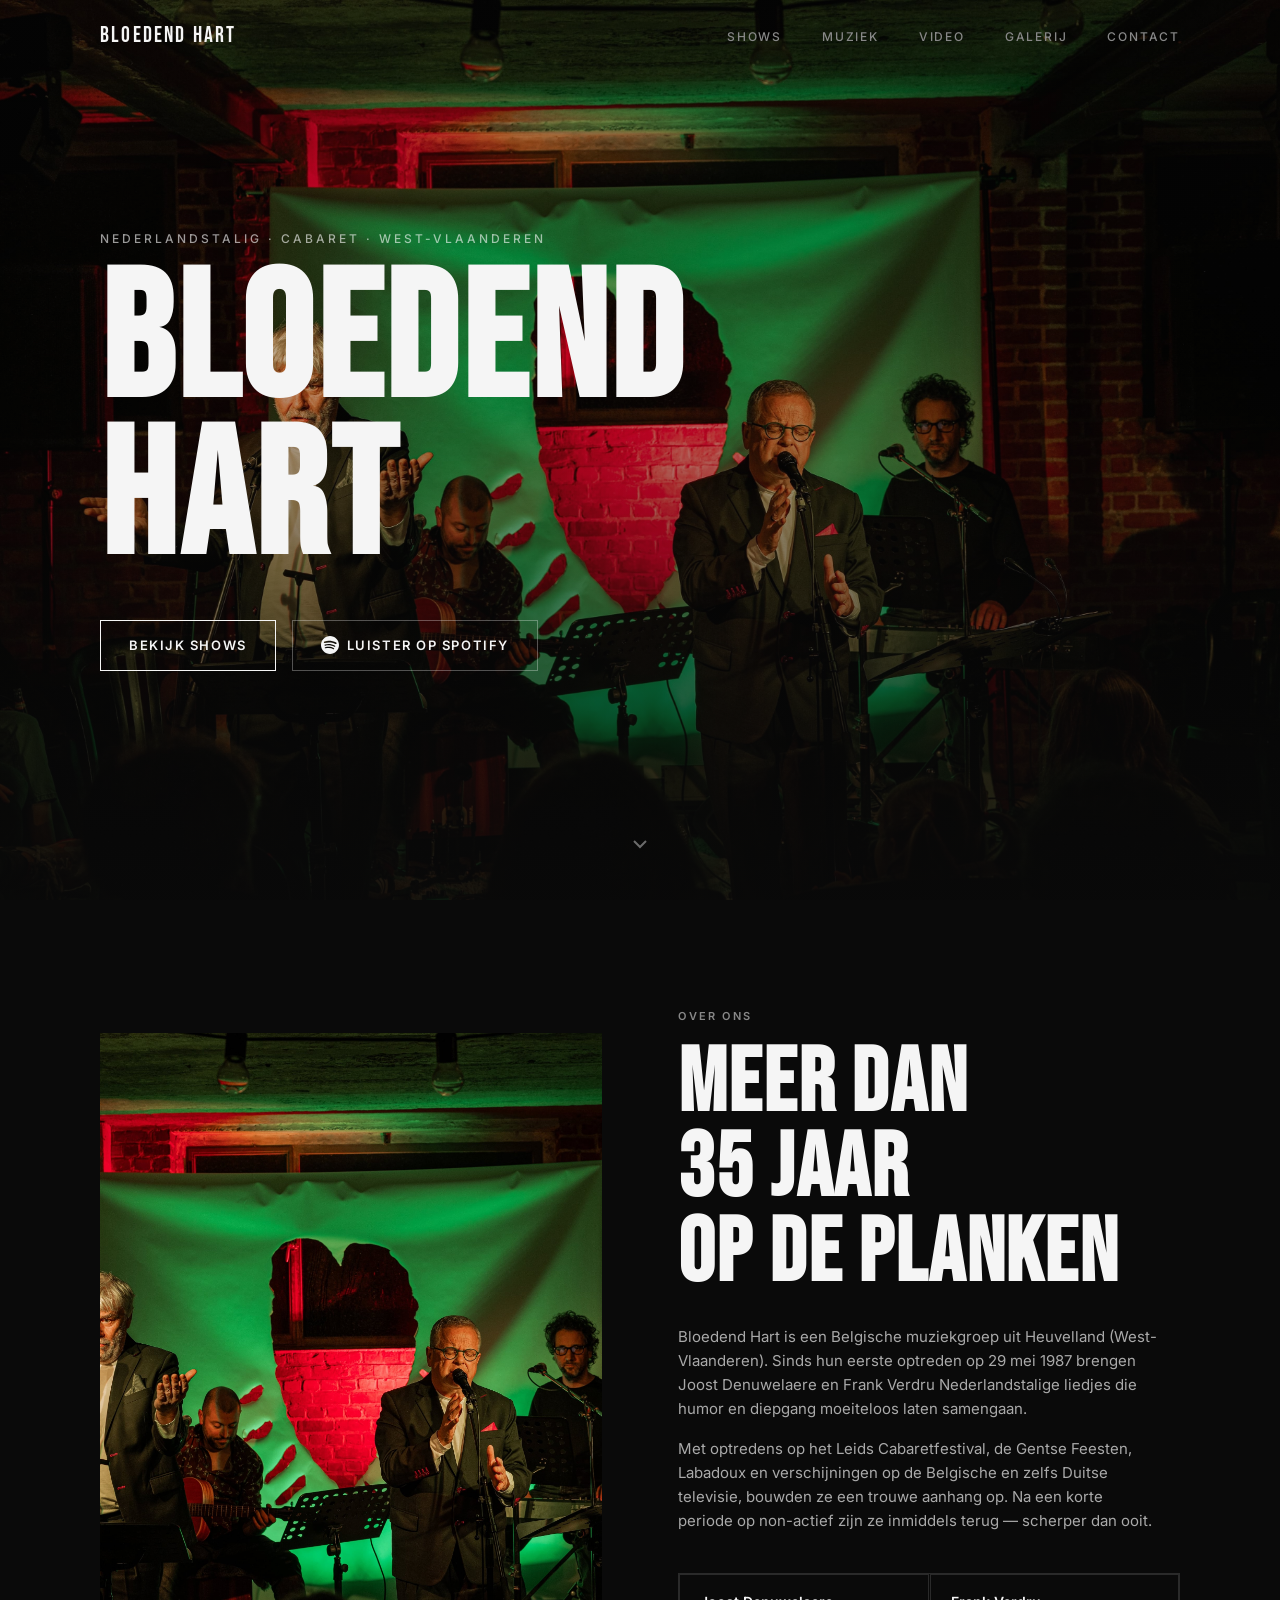
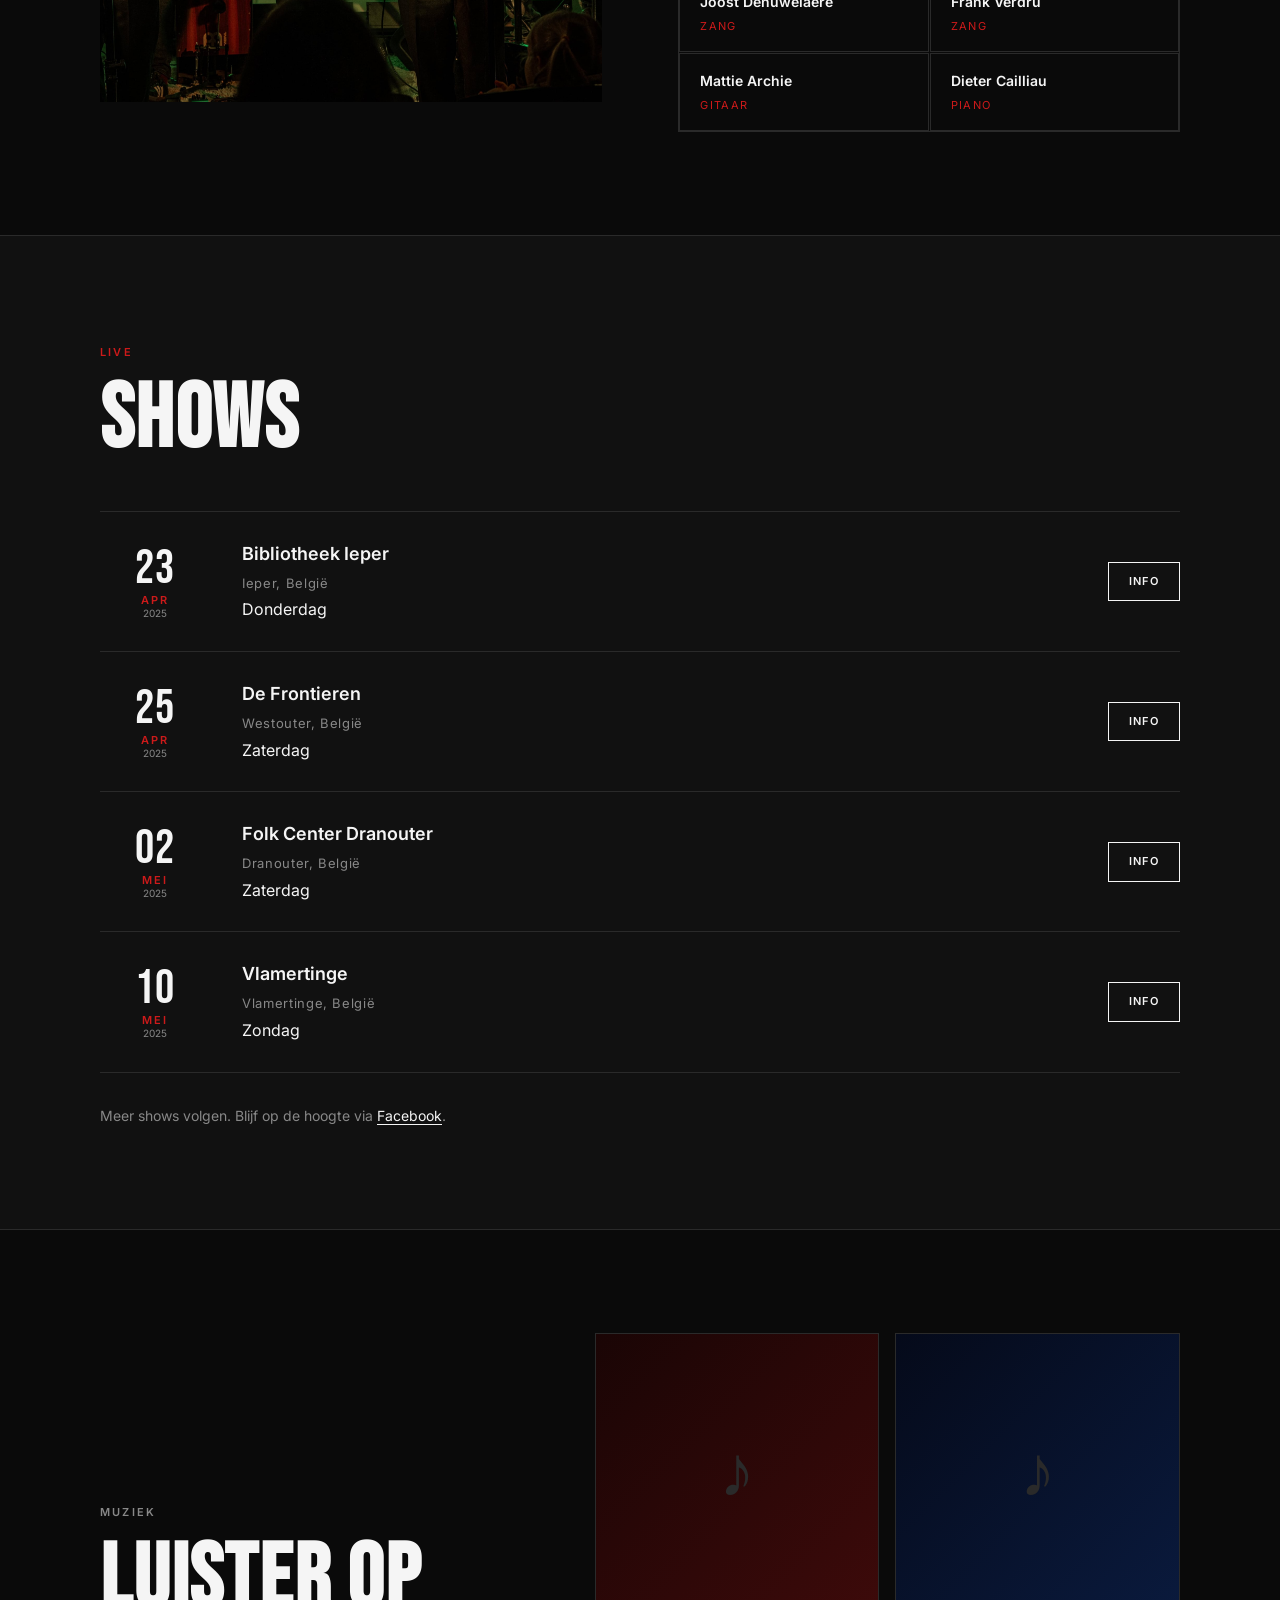
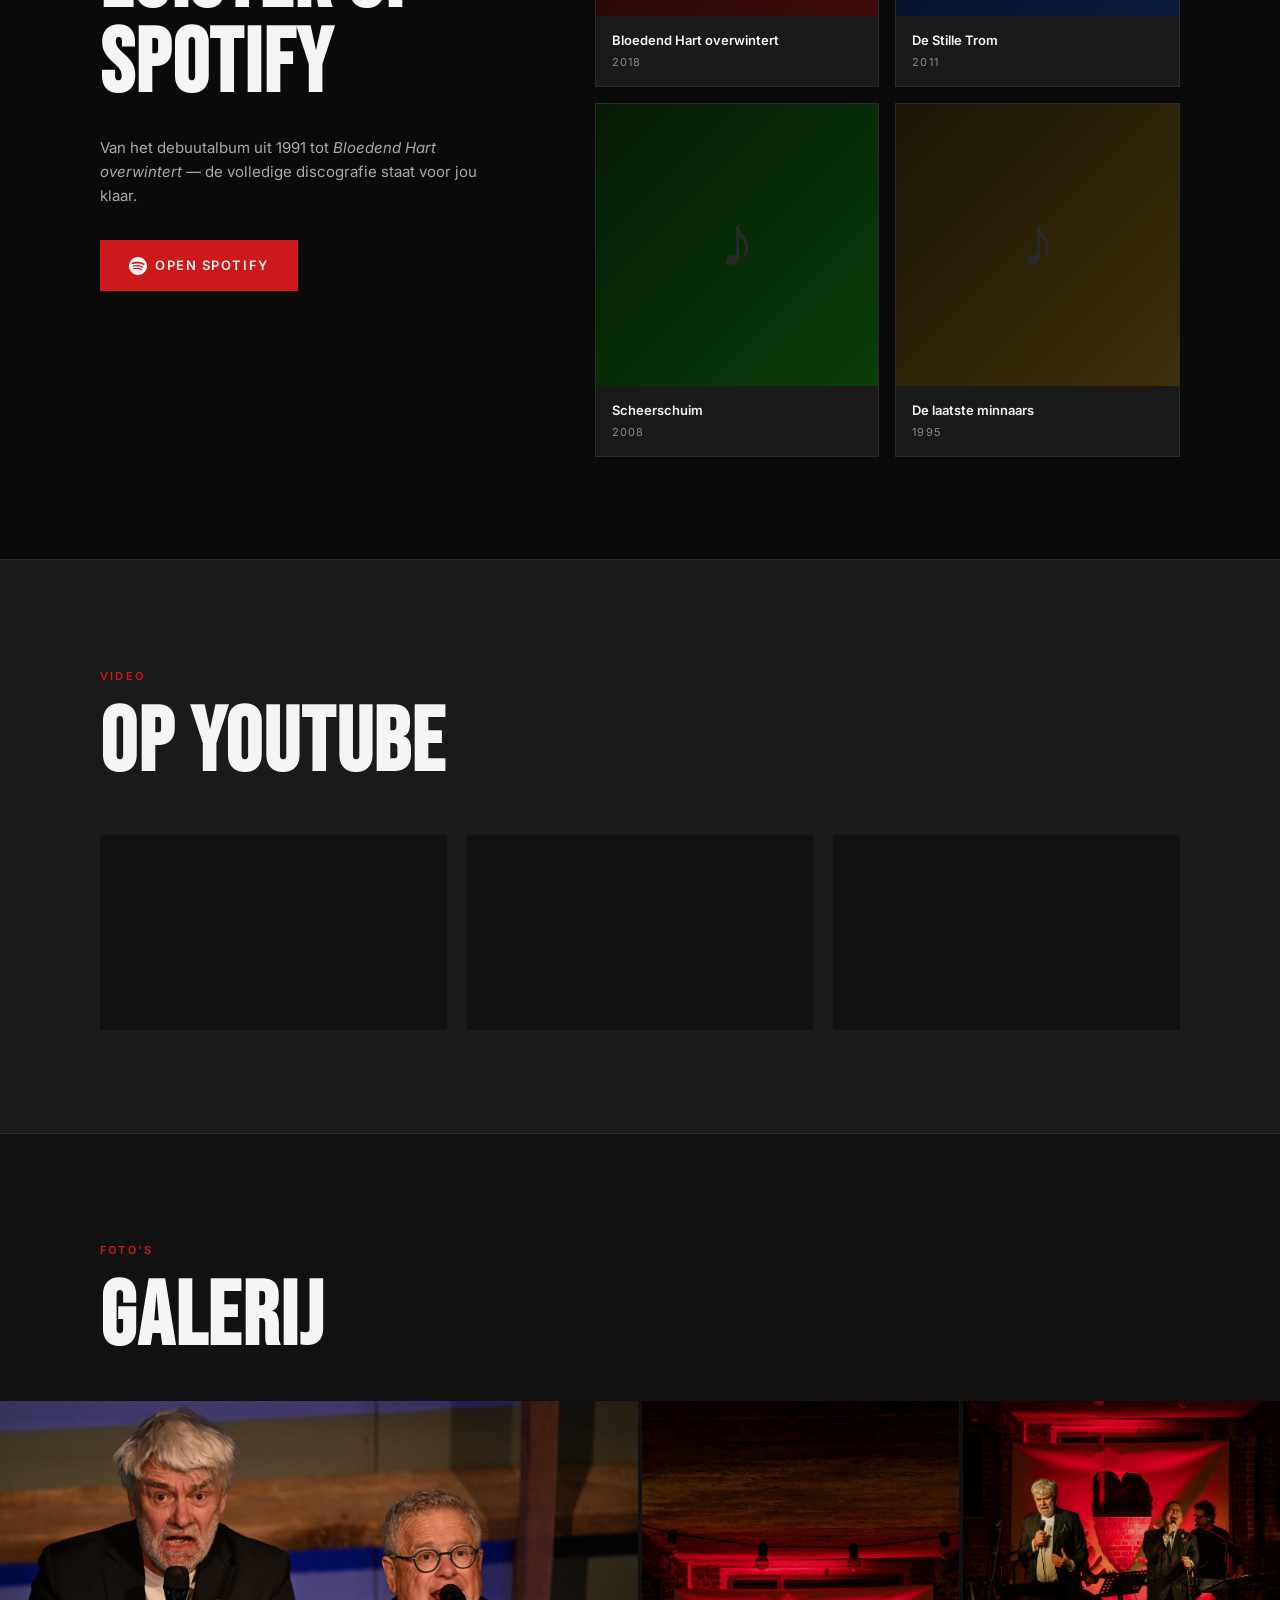
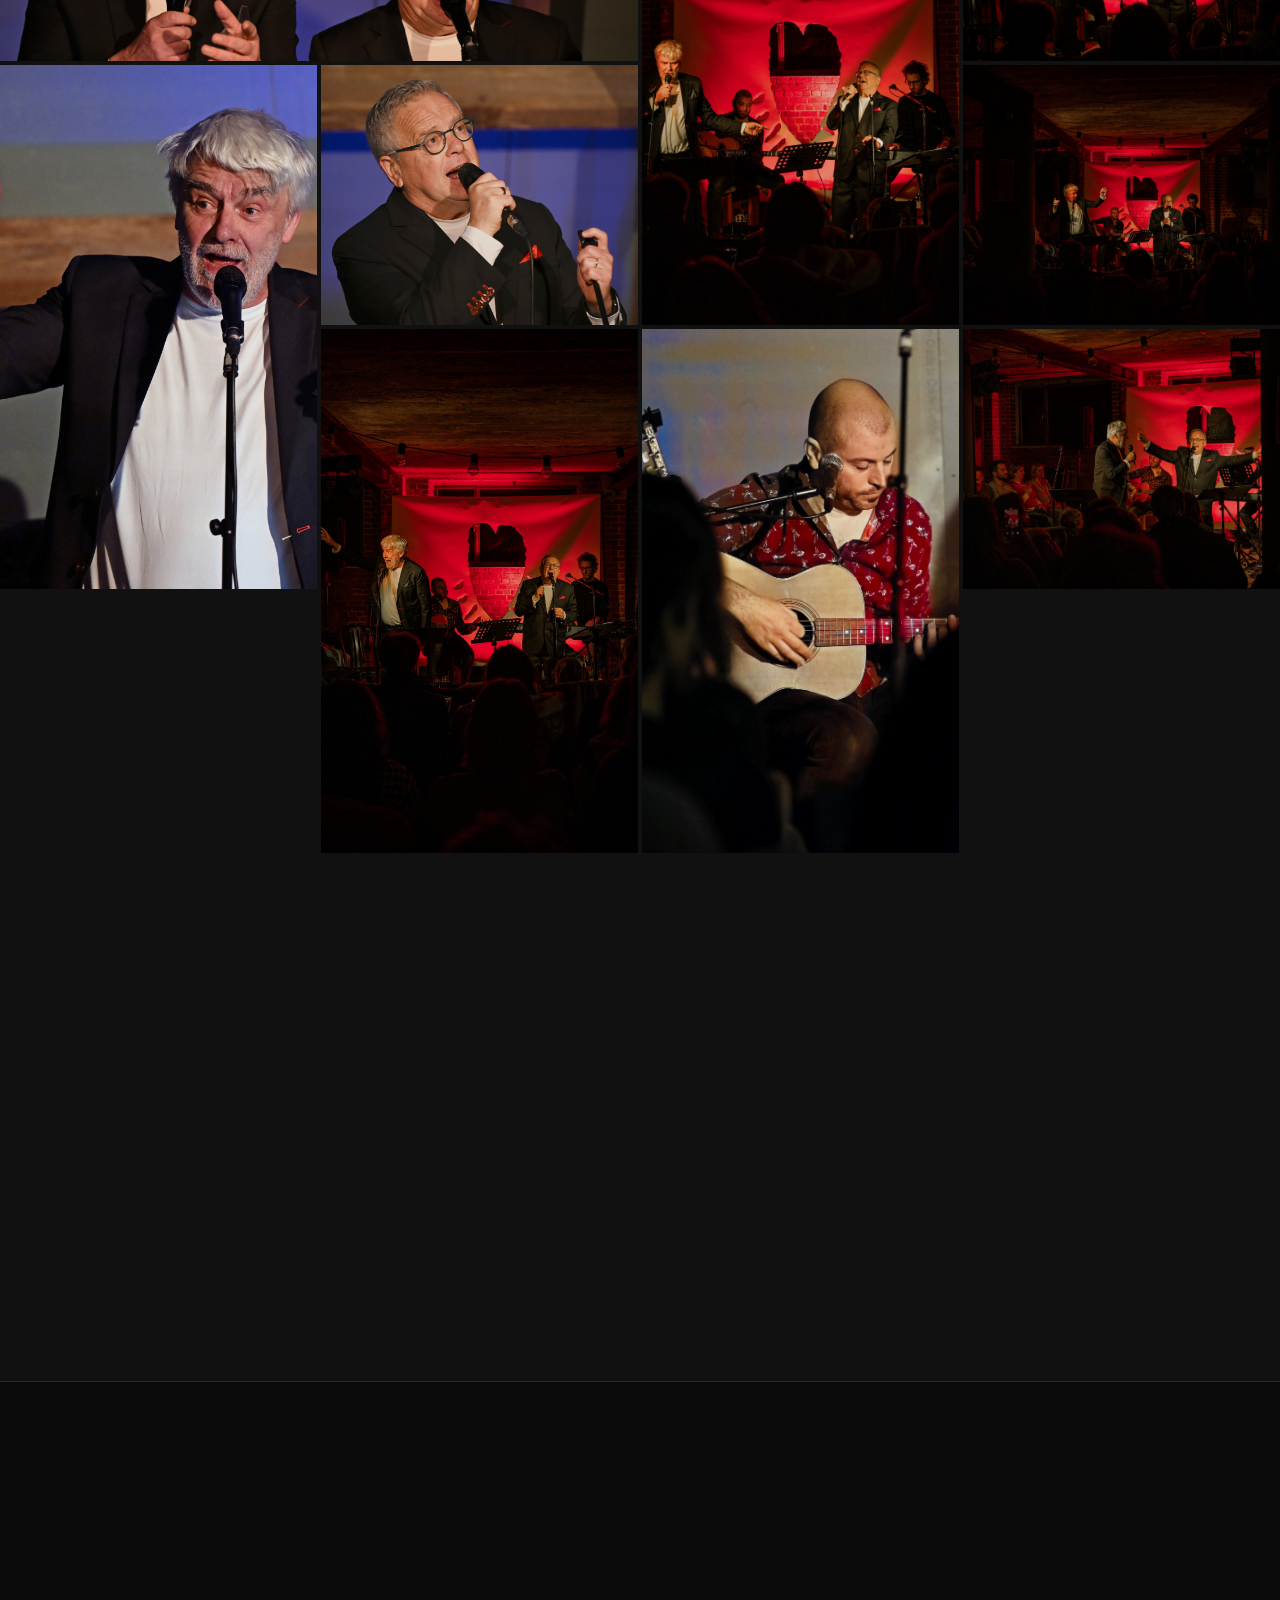
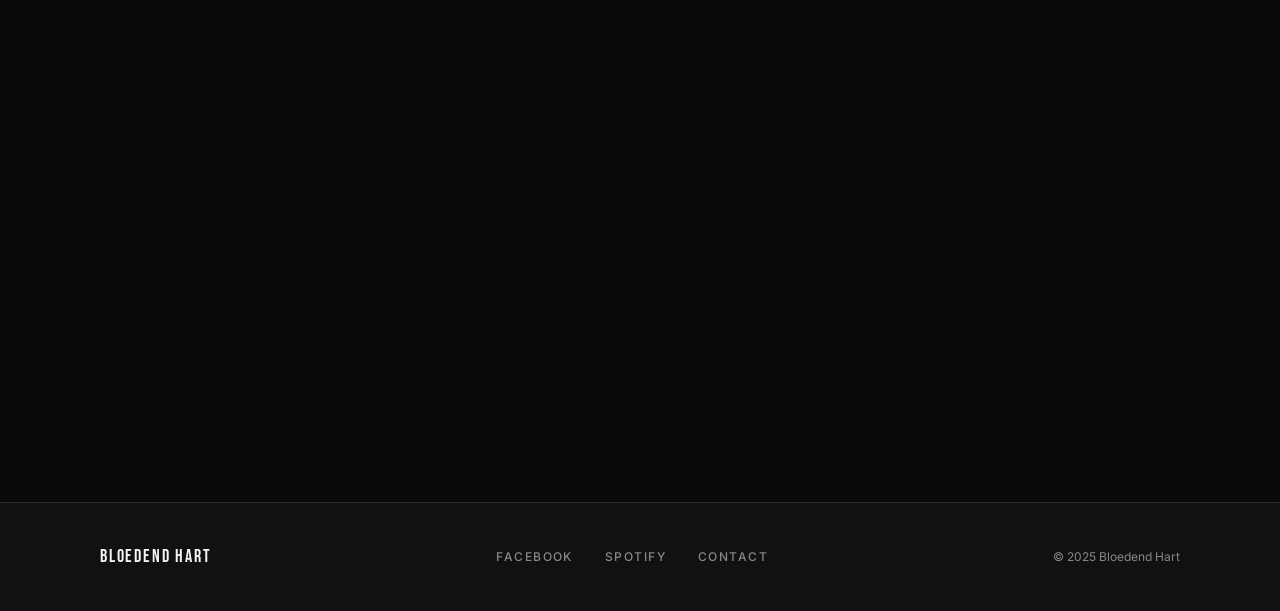
==== commit c2fb8770: "Add photo management to CMS with crop tool - gallery.json: new data file powering the gallery - inde" ====
--- a/index.html
+++ b/index.html
@@ -177,23 +177,7 @@
       <span class="label label-red">Foto's</span>
       <h2>Galerij</h2>
     </div>
-    <div class="gallery-grid">
-      <div class="gallery-item gallery-wide"><img src="Bloedend Hart/foto BH Reningelst/2026-02-22 - Bloedend Hart  (76).JPG" alt="Bloedend Hart live" loading="lazy" /></div>
-      <div class="gallery-item gallery-tall"><img src="Bloedend Hart/Bloedend Hart - Lo/8A7A4772.jpg" alt="Bloedend Hart live" loading="lazy" /></div>
-      <div class="gallery-item"><img src="Bloedend Hart/Bloedend Hart - Lo/8A7A4734.jpg" alt="Bloedend Hart live" loading="lazy" /></div>
-      <div class="gallery-item gallery-tall"><img src="Bloedend Hart/foto BH Reningelst/2026-02-22 - Bloedend Hart  (68).JPG" alt="Bloedend Hart live" loading="lazy" /></div>
-      <div class="gallery-item"><img src="Bloedend Hart/foto BH Reningelst/2026-02-22 - Bloedend Hart  (38).JPG" alt="Bloedend Hart live" loading="lazy" /></div>
-      <div class="gallery-item"><img src="Bloedend Hart/Bloedend Hart - Lo/8A7A4824.jpg" alt="Bloedend Hart live" loading="lazy" /></div>
-      <div class="gallery-item gallery-tall"><img src="Bloedend Hart/Bloedend Hart - Lo/8A7A4835.jpg" alt="Bloedend Hart live" loading="lazy" /></div>
-      <div class="gallery-item gallery-tall"><img src="Bloedend Hart/foto BH Reningelst/2026-02-22 - Bloedend Hart  (52).JPG" alt="Bloedend Hart live" loading="lazy" /></div>
-      <div class="gallery-item"><img src="Bloedend Hart/Bloedend Hart - Lo/8A7A4854.jpg" alt="Bloedend Hart live" loading="lazy" /></div>
-      <div class="gallery-item"><img src="Bloedend Hart/foto BH Reningelst/2026-02-22 - Bloedend Hart  (70).JPG" alt="Bloedend Hart live" loading="lazy" /></div>
-      <div class="gallery-item gallery-wide"><img src="Bloedend Hart/Bloedend Hart - Lo/8A7A4880.jpg" alt="Bloedend Hart live" loading="lazy" /></div>
-      <div class="gallery-item gallery-tall"><img src="Bloedend Hart/Bloedend Hart - Lo/8A7A4925.jpg" alt="Bloedend Hart live" loading="lazy" /></div>
-      <div class="gallery-item"><img src="Bloedend Hart/Bloedend Hart - Lo/8A7A4821.jpg" alt="Bloedend Hart live" loading="lazy" /></div>
-      <div class="gallery-item"><img src="Bloedend Hart/Bloedend Hart - Lo/8A7A4900.jpg" alt="Bloedend Hart live" loading="lazy" /></div>
-      <div class="gallery-item"><img src="Bloedend Hart/Bloedend Hart - Lo/8A7A4916.jpg" alt="Bloedend Hart live" loading="lazy" /></div>
-    </div>
+    <div class="gallery-grid" id="gallery-grid"></div>
   </section>
 
   <!-- CONTACT -->
@@ -358,6 +342,22 @@
       }
     }
 
+    // Load gallery dynamically from gallery.json
+    fetch('gallery.json?t=' + Date.now())
+      .then(r => r.json())
+      .then(photos => {
+        const grid = document.getElementById('gallery-grid');
+        grid.innerHTML = photos.map(p => {
+          const cls = p.size ? `gallery-item gallery-${p.size}` : 'gallery-item';
+          return `<div class="${cls}"><img src="${p.path}" alt="${p.alt}" loading="lazy" /></div>`;
+        }).join('');
+        grid.querySelectorAll('.gallery-item').forEach(el => {
+          el.classList.add('fade-in');
+          observer.observe(el);
+        });
+      })
+      .catch(() => {});
+
     // Intersection observer for fade-in
     const observer = new IntersectionObserver((entries) => {
       entries.forEach(entry => {
--- a/style.css
+++ b/style.css
@@ -266,6 +266,7 @@
   overflow: hidden;
 }
 .over-img img {
+  object-position: top;
   transition: transform 0.6s ease;
 }
 .over-img:hover img { transform: scale(1.03); }
@@ -485,6 +486,7 @@
   background: var(--bg-3);
 }
 .gallery-item img {
+  object-position: top;
   transition: transform 0.5s ease, filter 0.3s ease;
   filter: brightness(0.9);
 }
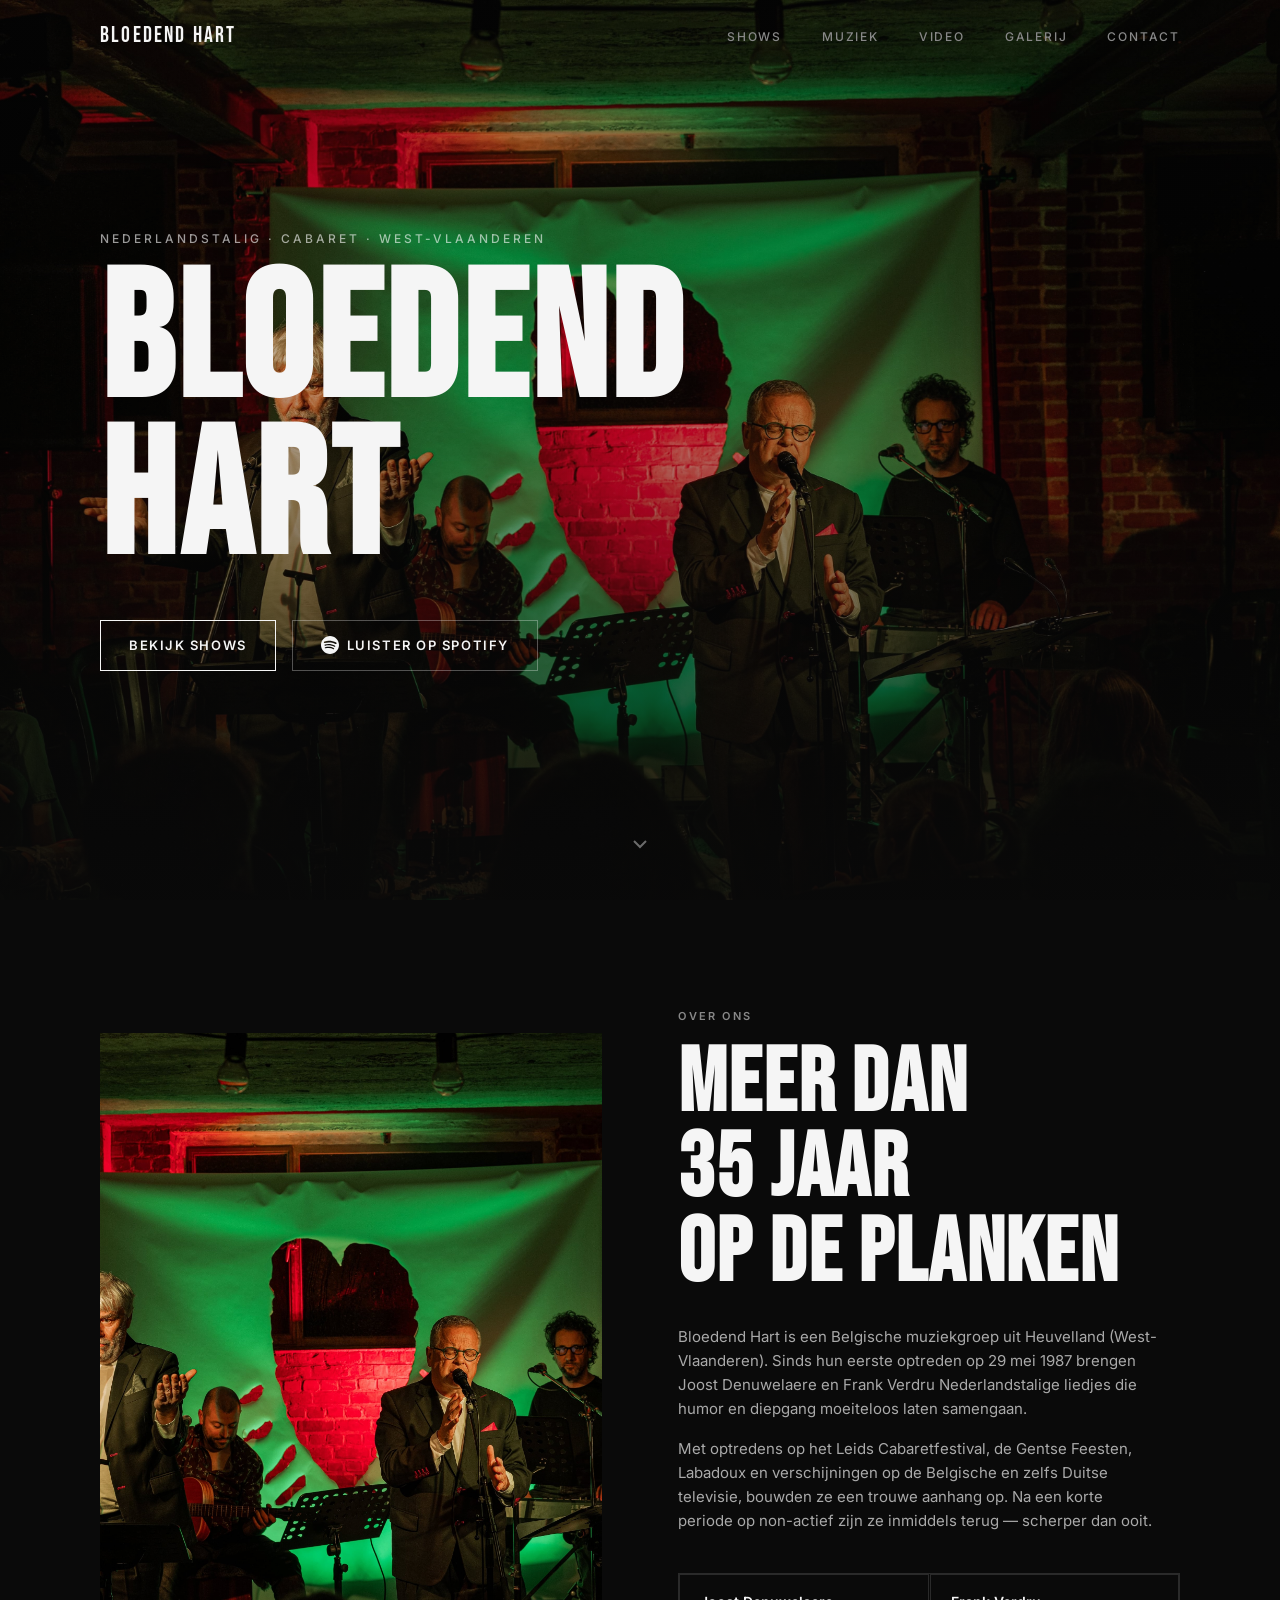
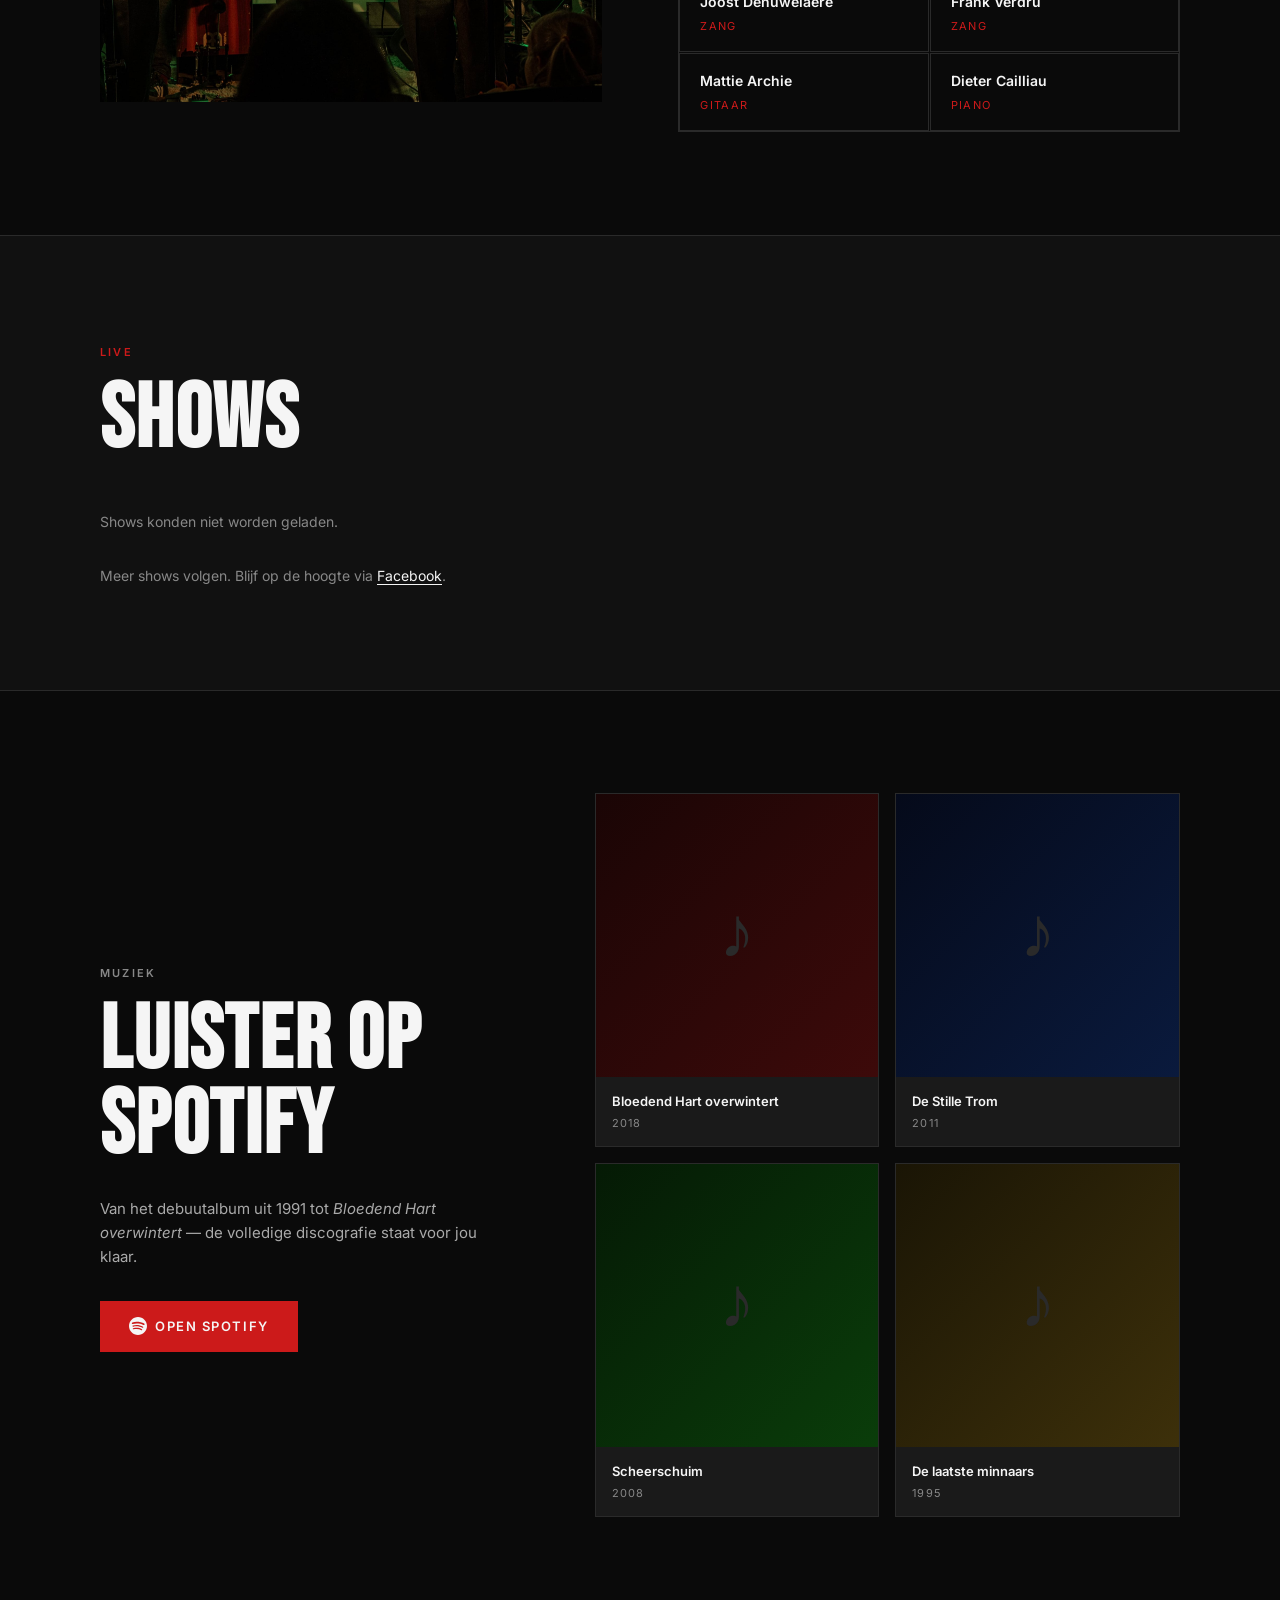
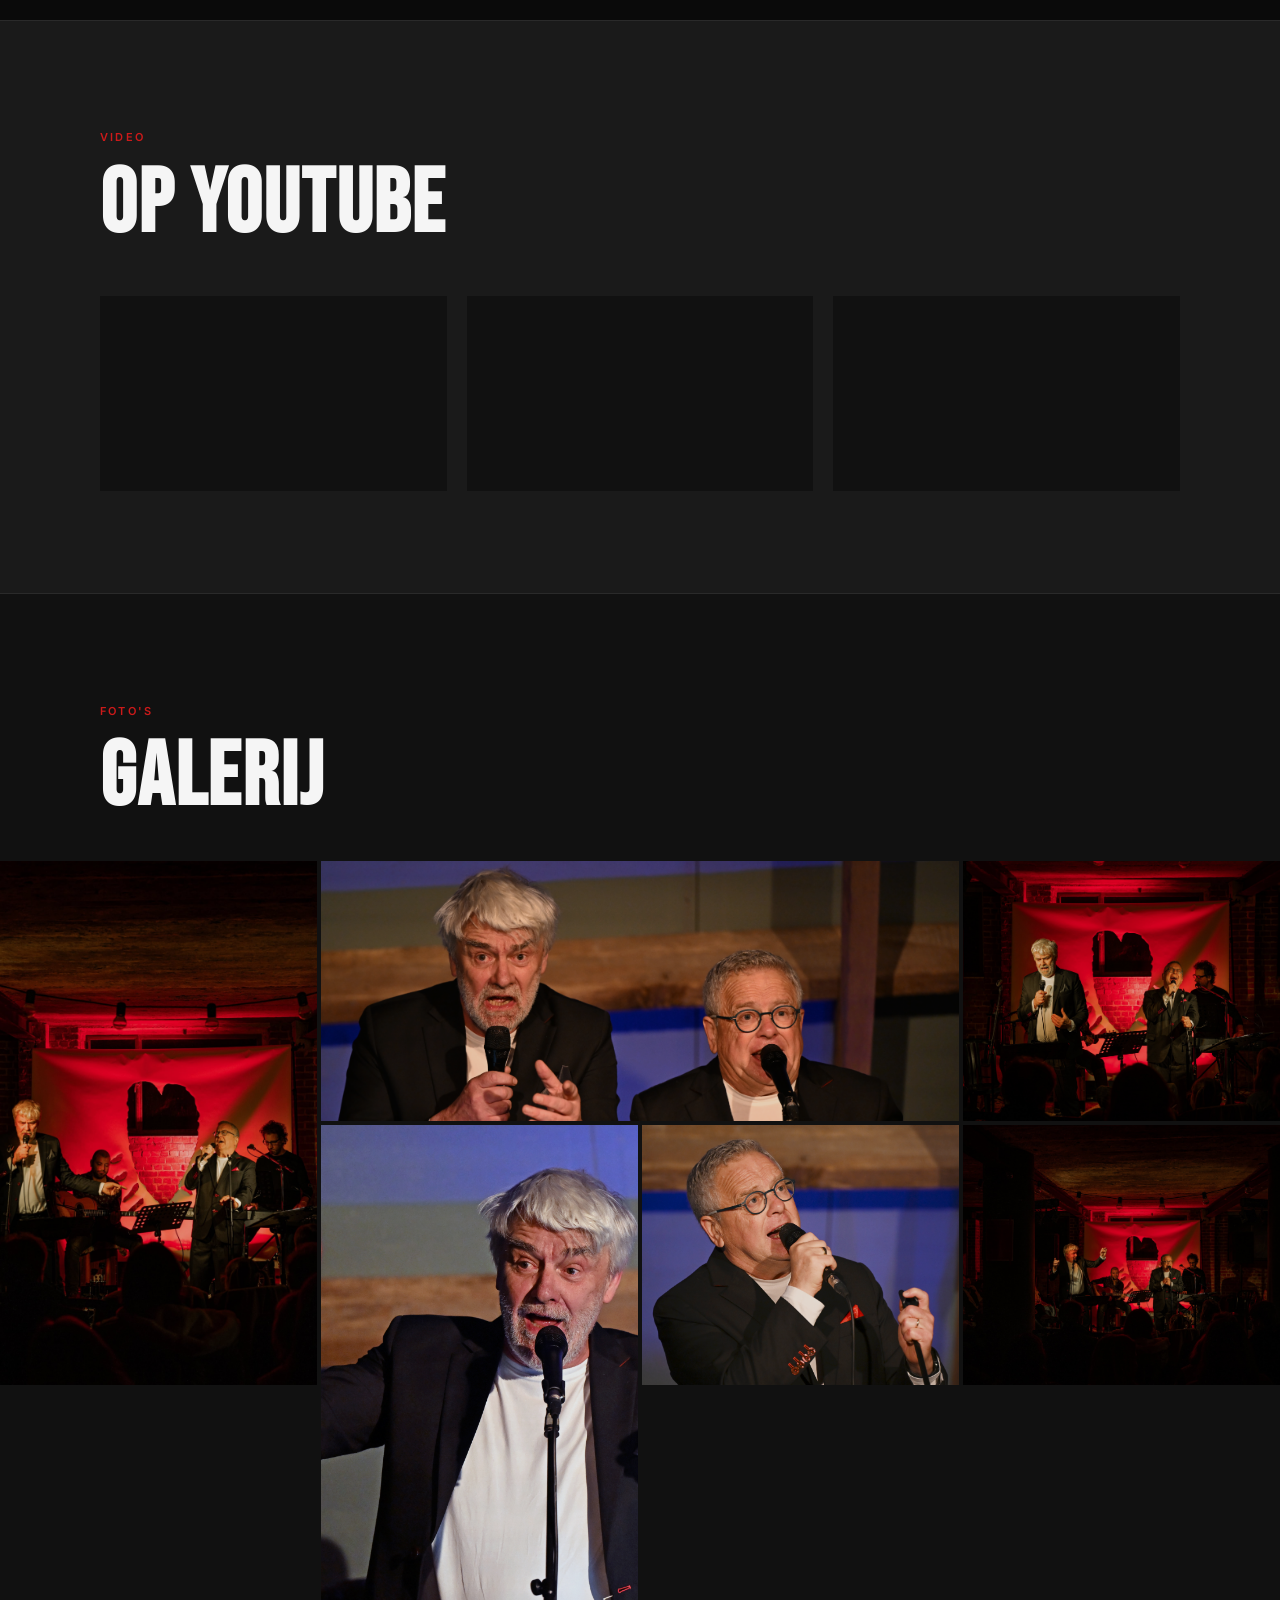
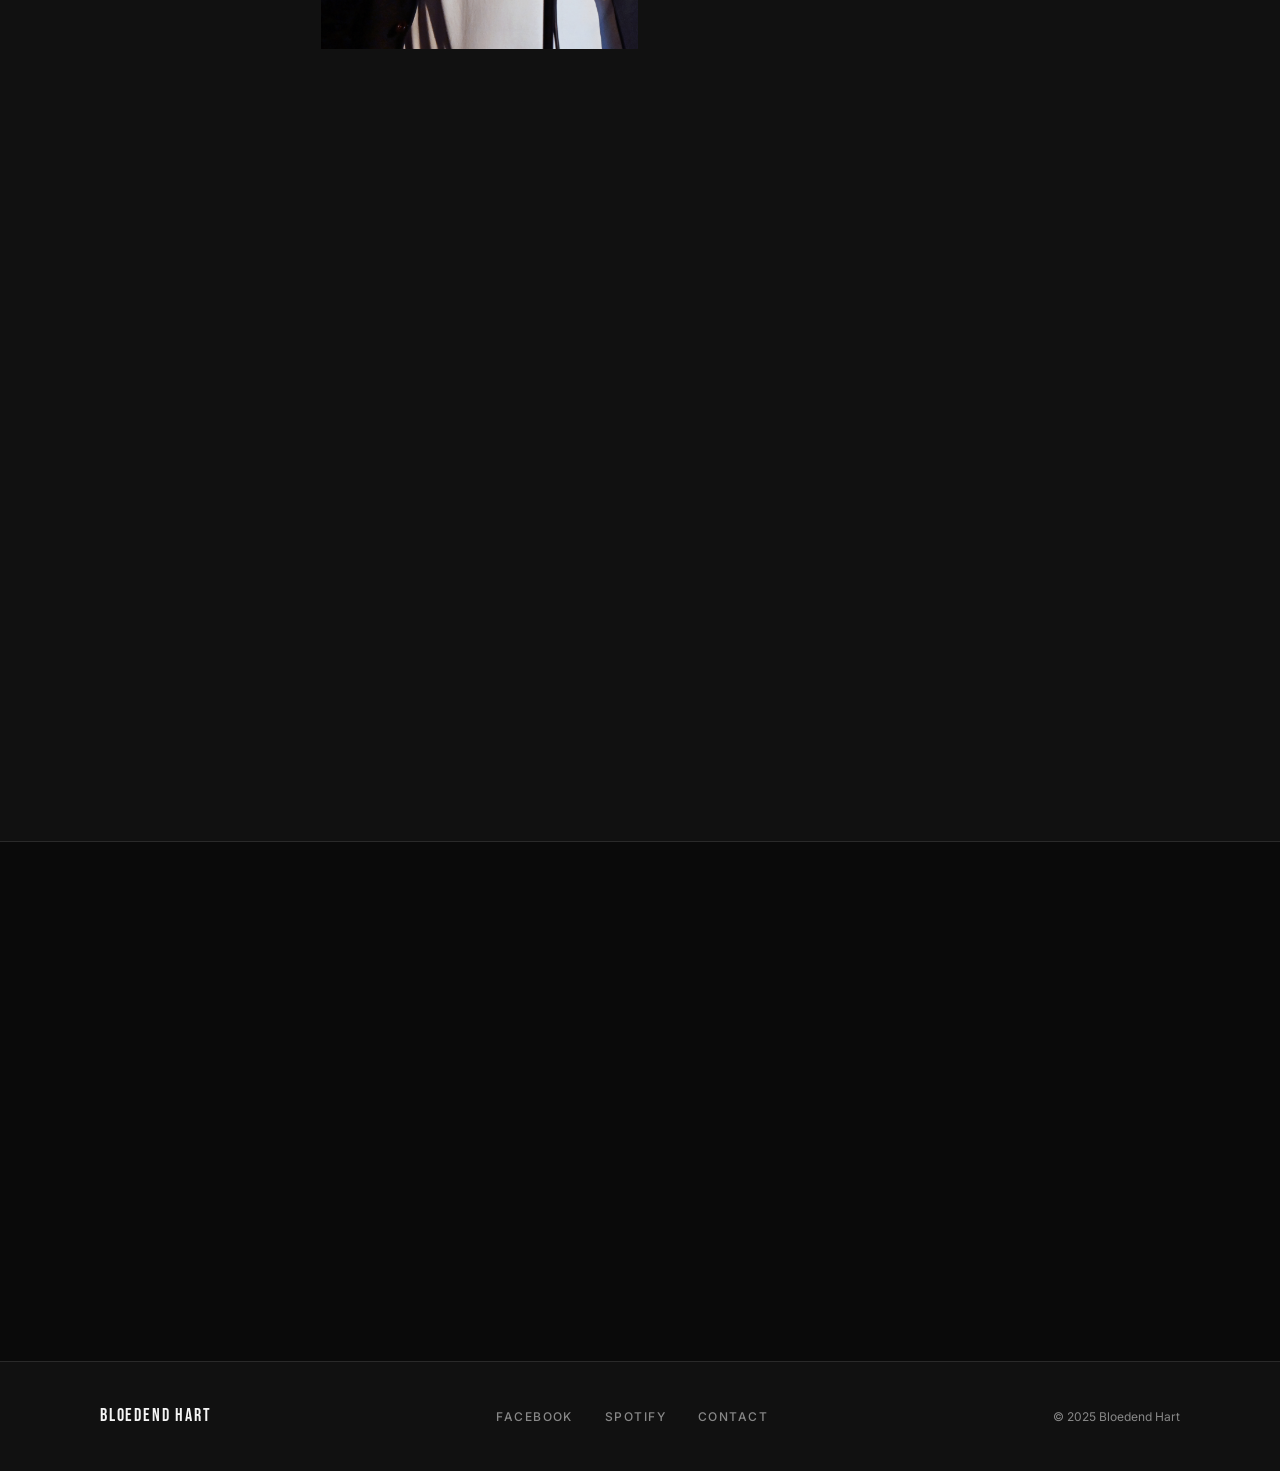
==== commit 549ee7f8: "Remove non-functional contact form, keep email and phone Co-Authored-By: Claude Opus 5.5 <noreply@an" ====
--- a/index.html
+++ b/index.html
@@ -186,8 +186,10 @@
       <div class="contact-grid">
         <div class="contact-info">
           <span class="label">Contact</span>
-          <h2>Stuur ons<br/>een bericht</h2>
+          <h2>Neem<br/>contact op</h2>
           <p>Voor boekingen, persaanvragen of gewoon een praatje — we horen graag van je.</p>
+        </div>
+        <div class="contact-links">
           <div class="contact-details">
             <a href="mailto:frank.verdru@gmail.com" class="contact-detail">
               <svg viewBox="0 0 24 24" fill="none" stroke="currentColor" stroke-width="1.5" width="18" height="18"><path d="M3 8l7.89 5.26a2 2 0 002.22 0L21 8M5 19h14a2 2 0 002-2V7a2 2 0 00-2-2H5a2 2 0 00-2 2v10a2 2 0 002 2z"/></svg>
@@ -209,31 +211,6 @@
             </a>
           </div>
         </div>
-        <form class="contact-form" id="contactForm" action="mailto:frank.verdru@gmail.com" method="post" enctype="text/plain">
-          <div class="form-group">
-            <label for="naam">Naam</label>
-            <input type="text" id="naam" name="naam" placeholder="Jouw naam" required />
-          </div>
-          <div class="form-group">
-            <label for="email">E-mail</label>
-            <input type="email" id="email" name="email" placeholder="jouw@email.be" required />
-          </div>
-          <div class="form-group">
-            <label for="onderwerp">Onderwerp</label>
-            <select id="onderwerp" name="onderwerp">
-              <option value="">Kies een onderwerp</option>
-              <option value="boeking">Boeking</option>
-              <option value="pers">Pers / media</option>
-              <option value="algemeen">Algemene vraag</option>
-            </select>
-          </div>
-          <div class="form-group">
-            <label for="bericht">Bericht</label>
-            <textarea id="bericht" name="bericht" placeholder="Schrijf hier jouw bericht..." rows="5" required></textarea>
-          </div>
-          <button type="submit" class="btn btn-red btn-full">Verstuur bericht</button>
-          <p class="form-success" id="formSuccess">Bedankt! We nemen zo snel mogelijk contact op.</p>
-        </form>
       </div>
     </div>
   </section>
@@ -285,15 +262,6 @@
       });
     });
 
-    // Contact form fake submit
-    document.getElementById('contactForm').addEventListener('submit', function(e) {
-      e.preventDefault();
-      document.getElementById('formSuccess').style.display = 'block';
-      this.reset();
-      setTimeout(() => {
-        document.getElementById('formSuccess').style.display = 'none';
-      }, 5000);
-    });
 
     // ── Shows laden vanuit shows.json ──────────────────────────
     async function loadShows() {
--- a/style.css
+++ b/style.css
@@ -507,7 +507,7 @@
   display: grid;
   grid-template-columns: 1fr 1.2fr;
   gap: clamp(40px, 6vw, 100px);
-  align-items: start;
+  align-items: end;
 }
 .contact-info p {
   color: rgba(255,255,255,0.65);
@@ -553,58 +553,6 @@
 }
 .social-link:hover { color: var(--white); }
 
-/* Form */
-.contact-form {
-  display: flex;
-  flex-direction: column;
-  gap: 24px;
-}
-.form-group {
-  display: flex;
-  flex-direction: column;
-  gap: 8px;
-}
-.form-group label {
-  font-size: 11px;
-  font-weight: 600;
-  letter-spacing: 0.15em;
-  text-transform: uppercase;
-  color: var(--muted);
-}
-.form-group input,
-.form-group textarea,
-.form-group select {
-  background: transparent;
-  border: none;
-  border-bottom: 1px solid var(--border);
-  color: var(--white);
-  font-family: var(--font-body);
-  font-size: 15px;
-  padding: 12px 0;
-  outline: none;
-  width: 100%;
-  transition: border-color 0.2s;
-  -webkit-appearance: none;
-}
-.form-group input:focus,
-.form-group textarea:focus,
-.form-group select:focus {
-  border-bottom-color: var(--white);
-}
-.form-group input::placeholder,
-.form-group textarea::placeholder {
-  color: var(--muted);
-}
-.form-group select { cursor: pointer; background: var(--bg); }
-.form-group select option { background: var(--bg-3); }
-.form-group textarea { resize: vertical; min-height: 120px; }
-.form-success {
-  display: none;
-  color: #4caf50;
-  font-size: 14px;
-  padding: 12px 0;
-  letter-spacing: 0.05em;
-}
 
 /* ─── Footer ─────────────────────────────────────────────── */
 .footer {
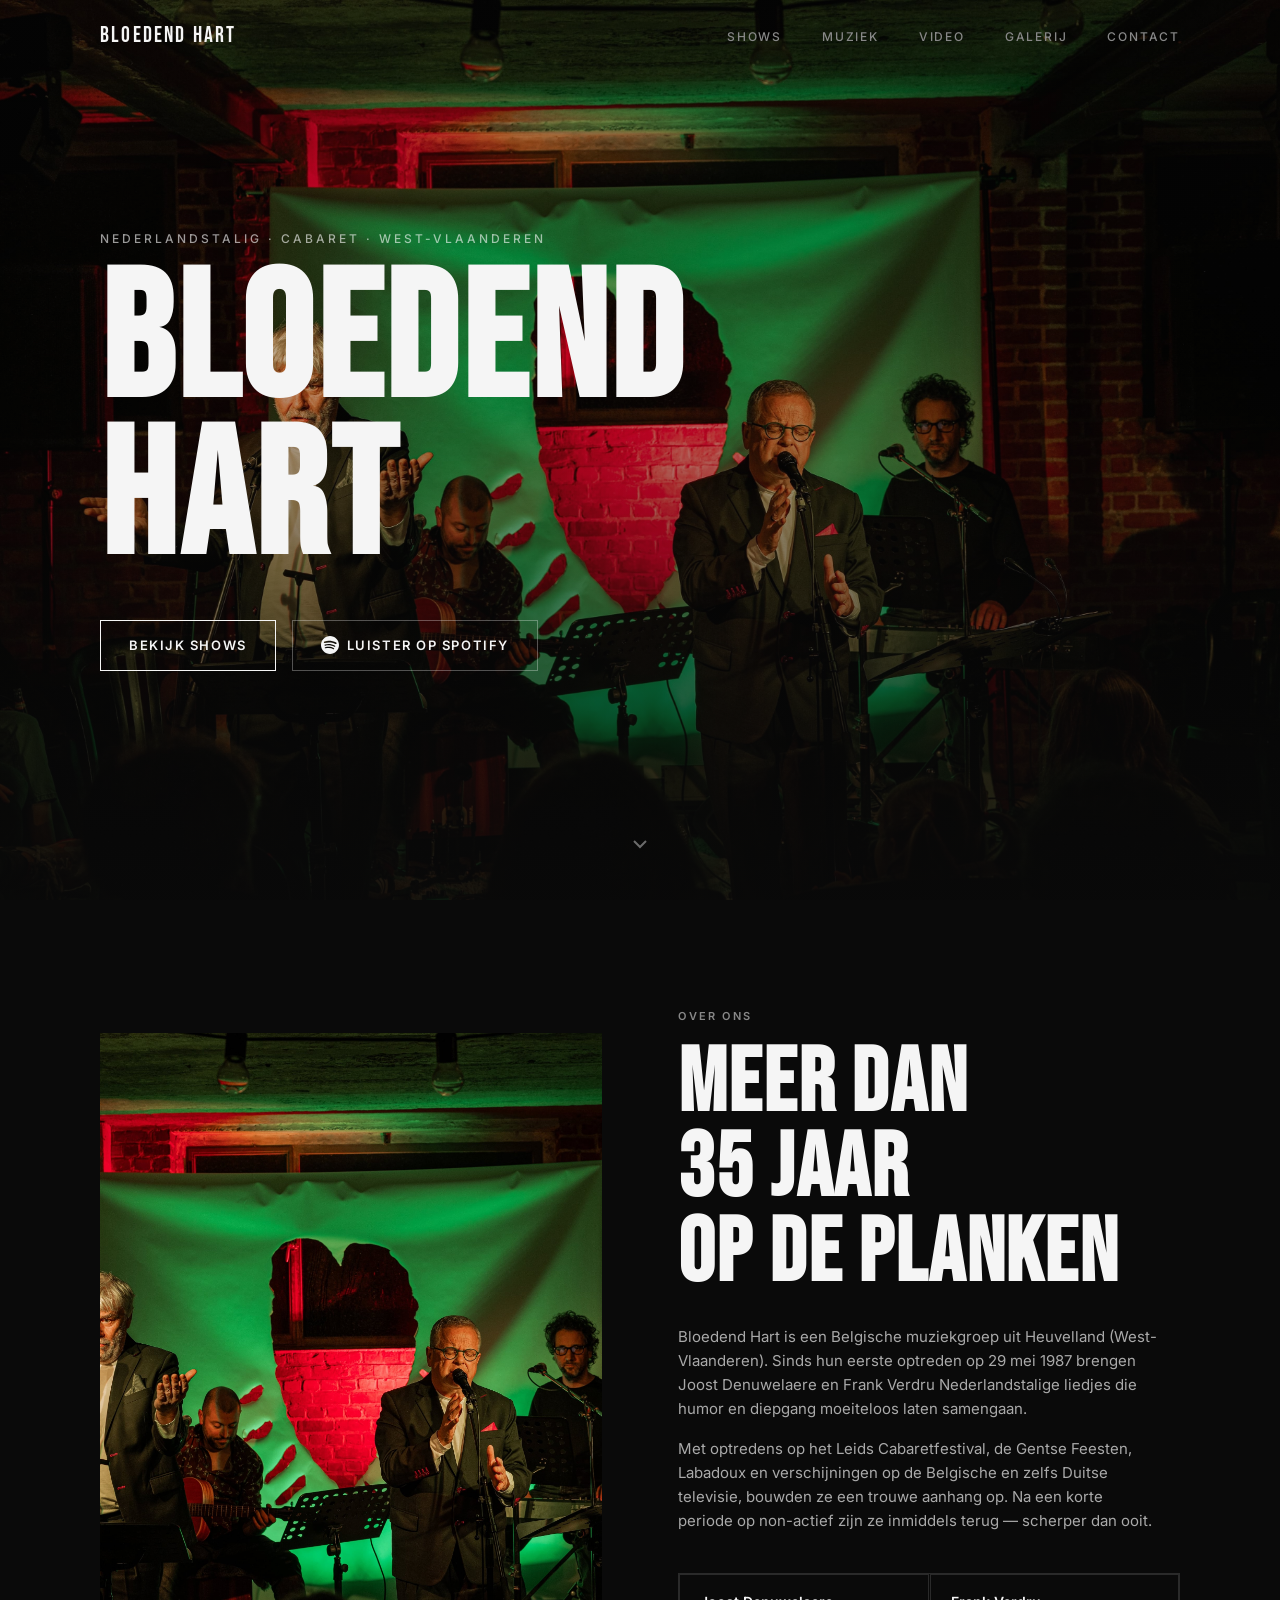
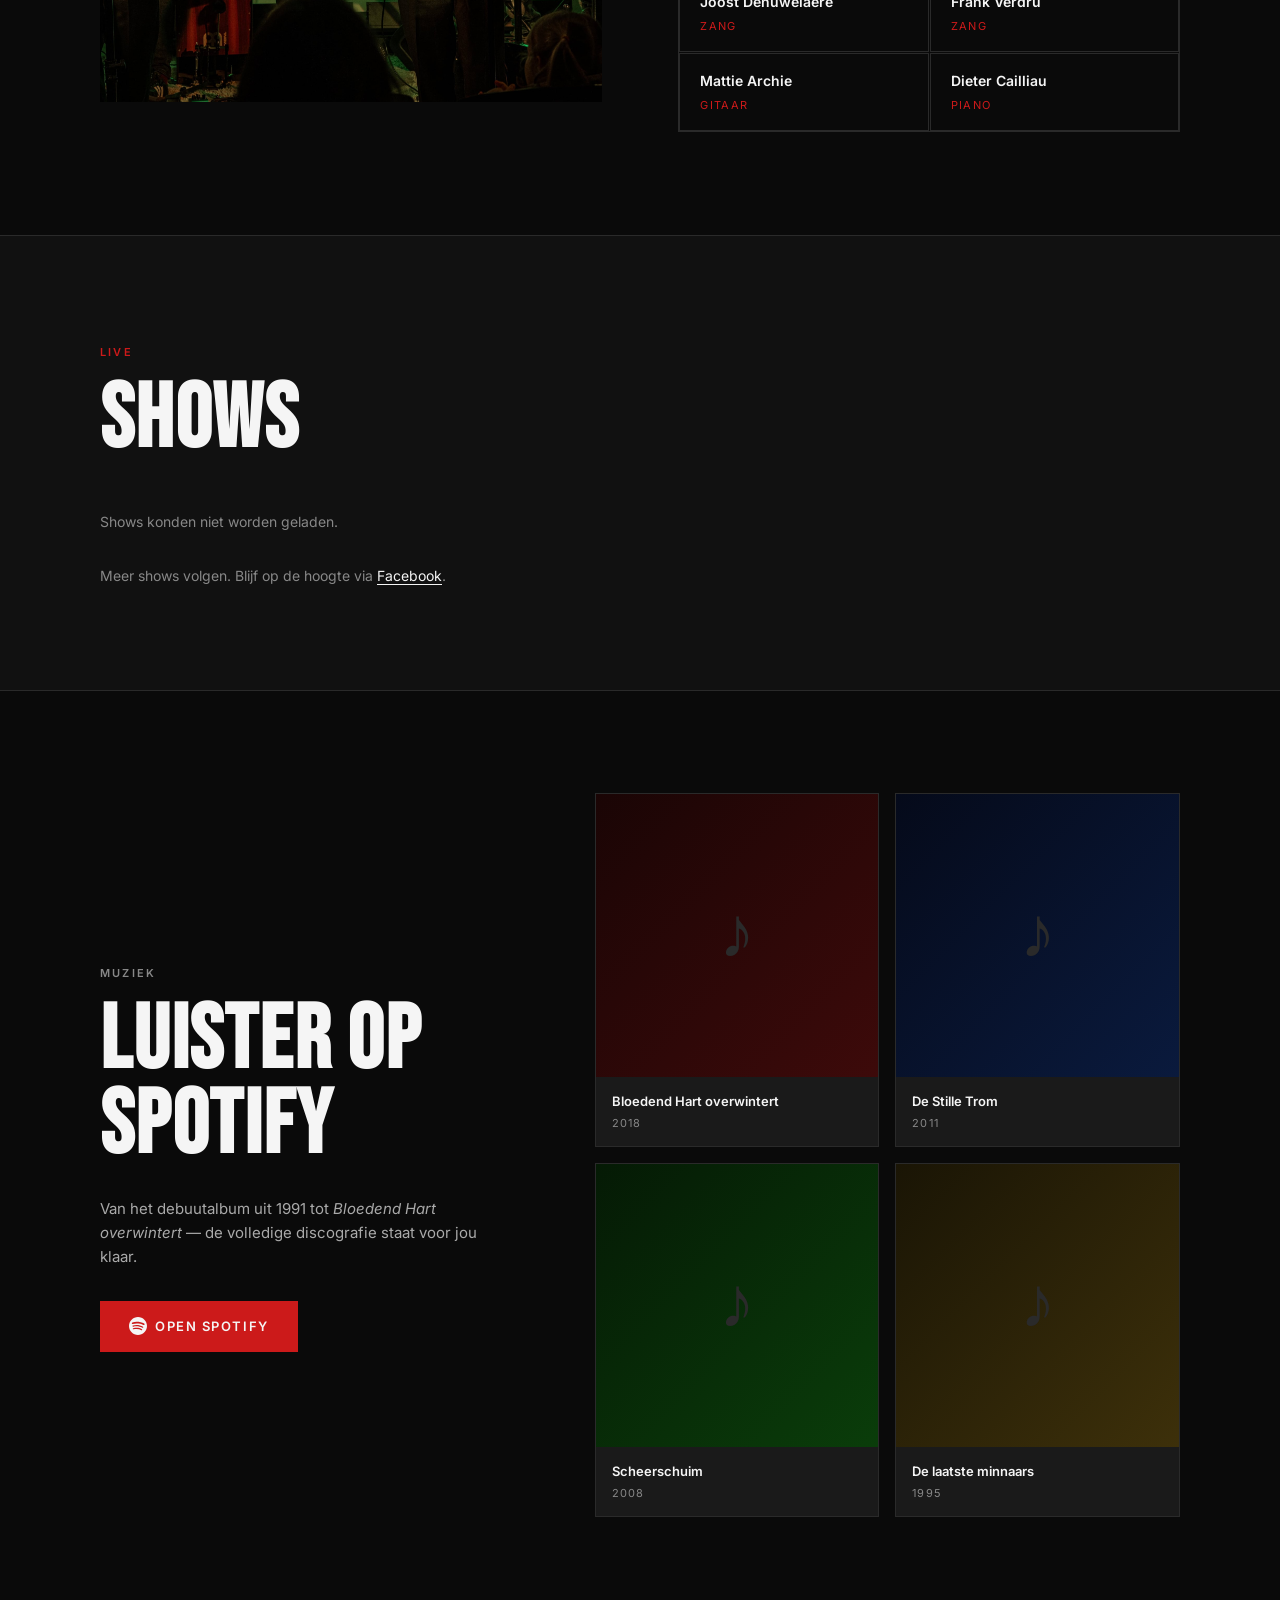
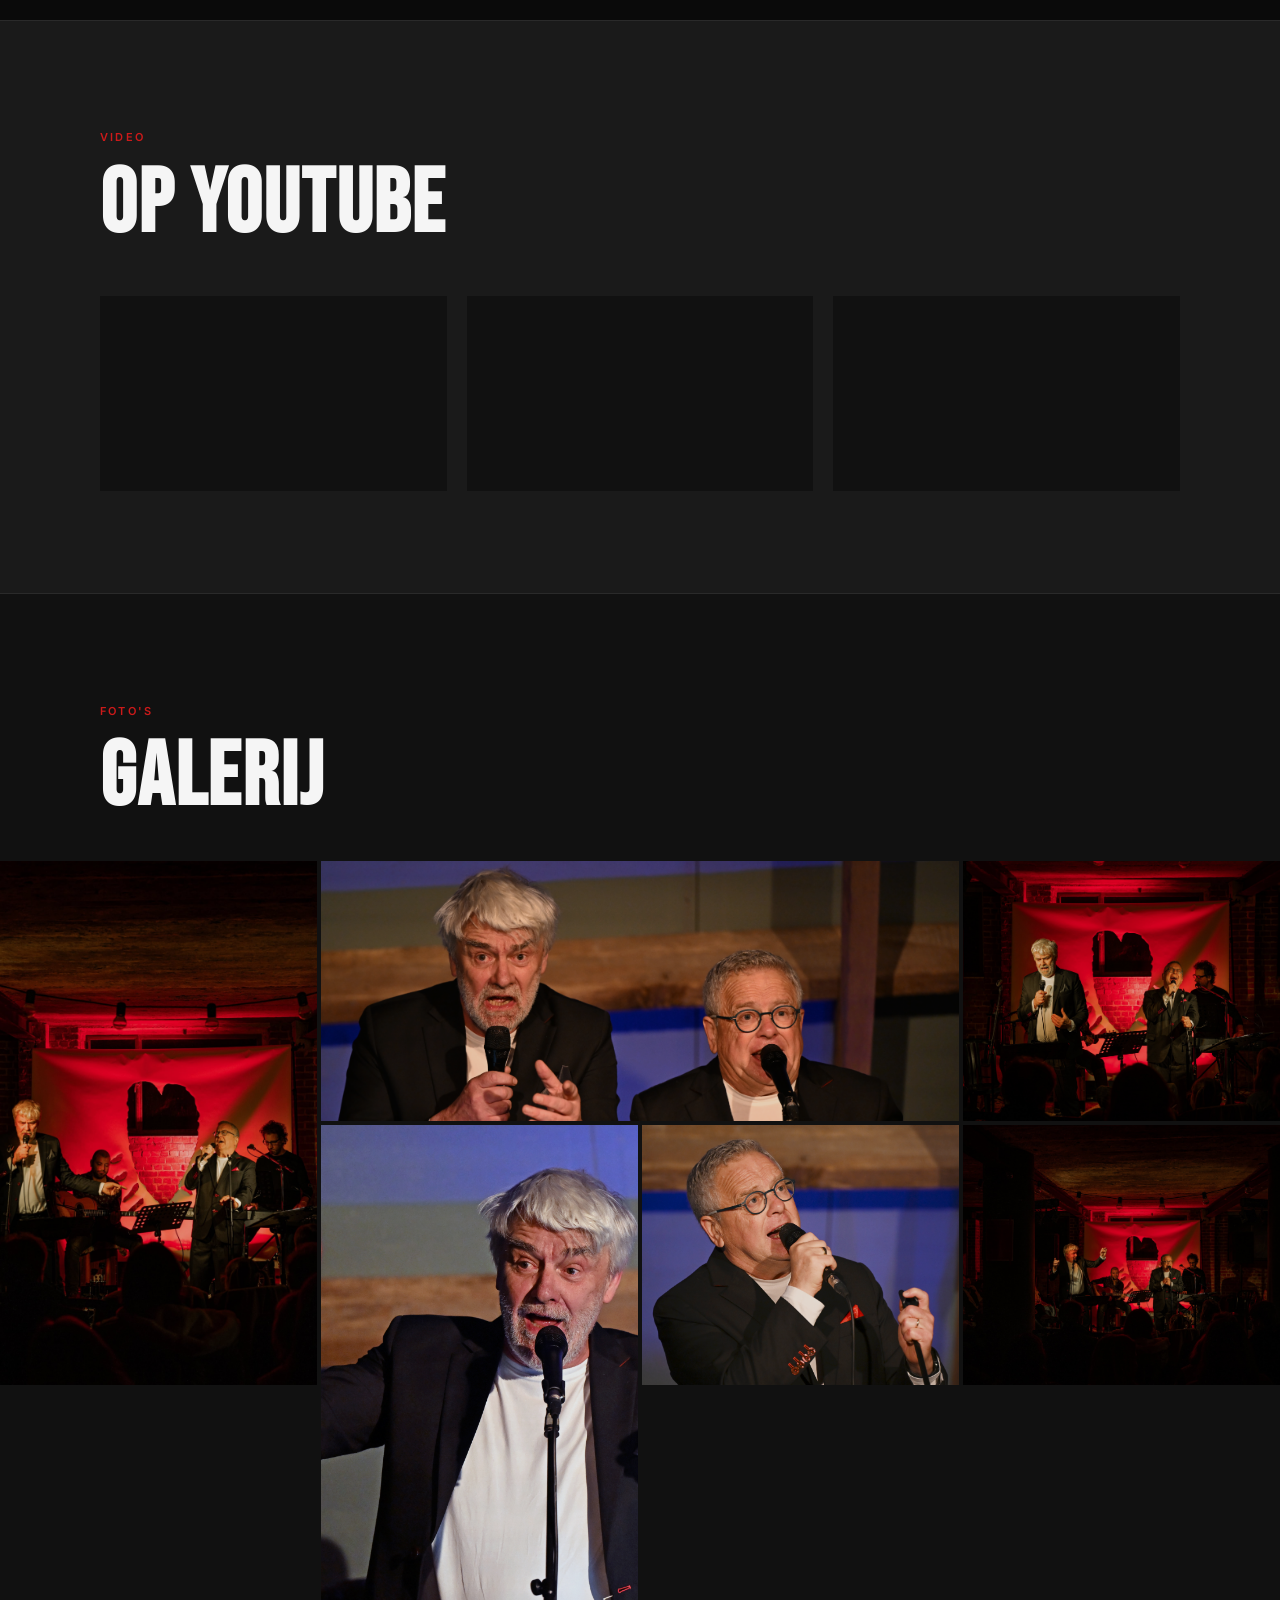
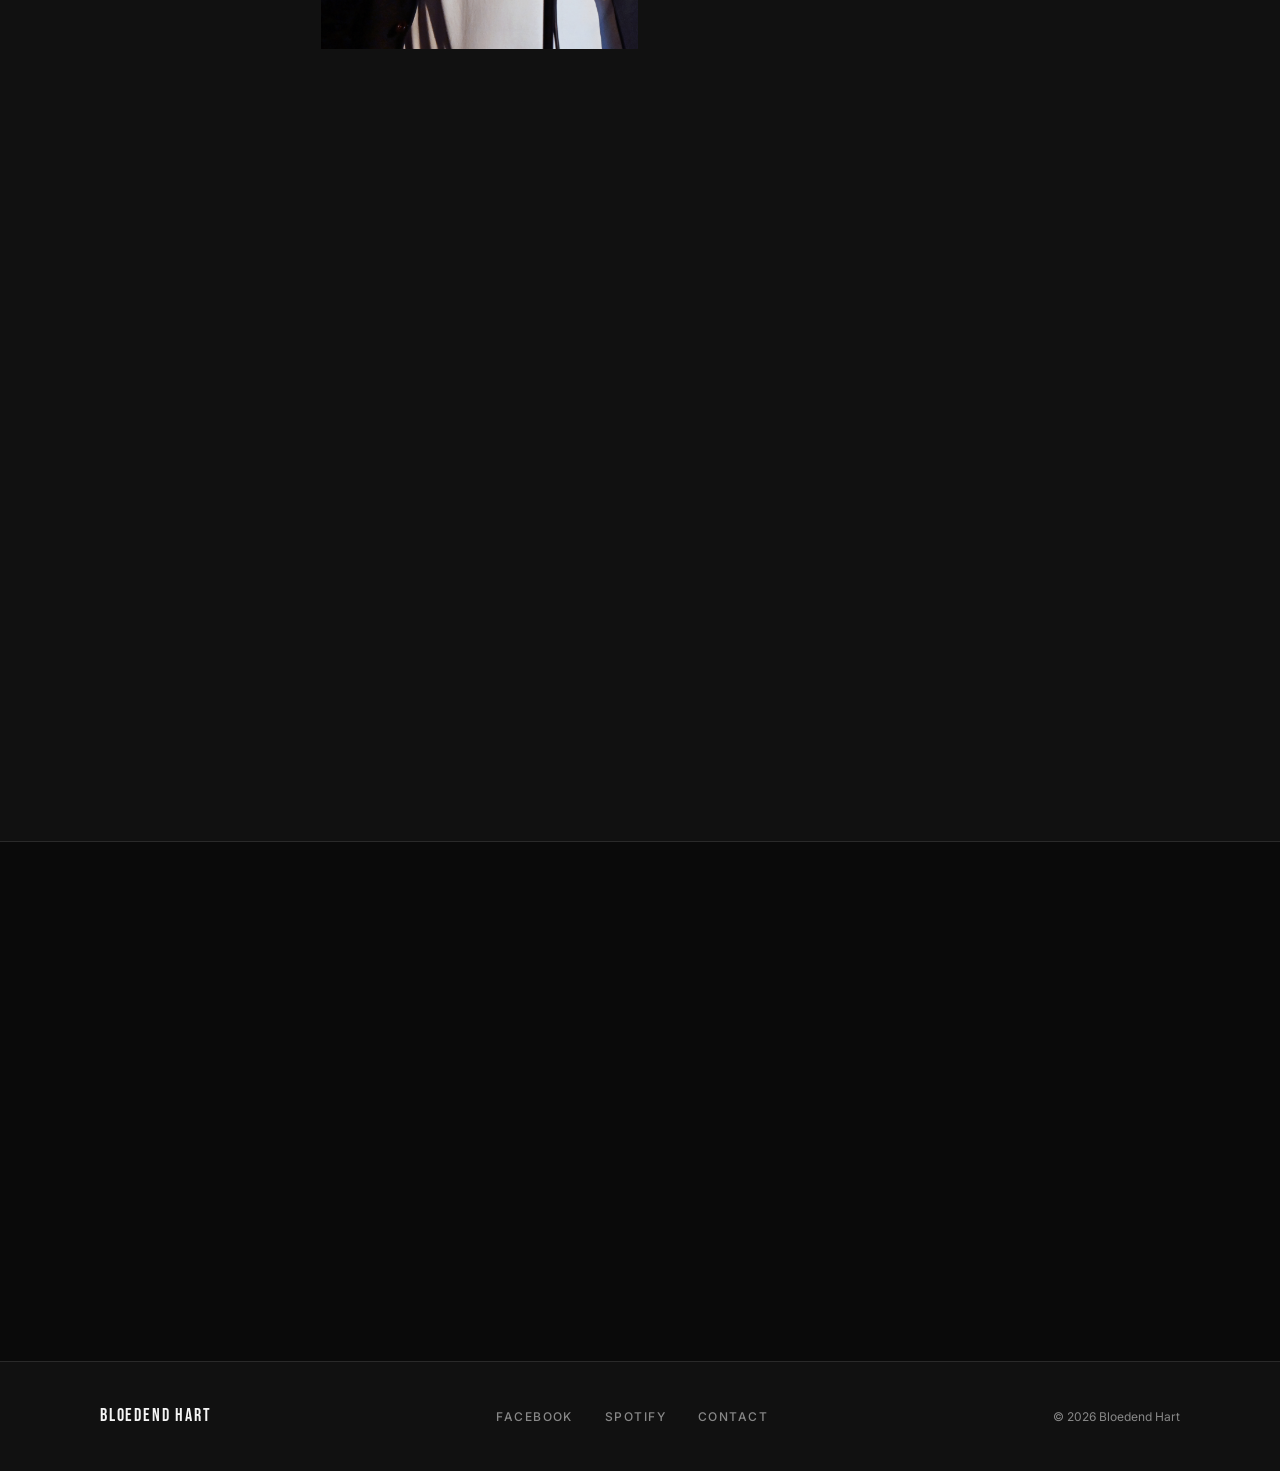
==== commit 8302bf2d: "Update footer copyright year to 2026 Co-Authored-By: Claude Opus 5.5 <noreply@anthropic.com>" ====
--- a/index.html
+++ b/index.html
@@ -225,7 +225,7 @@
           <a href="https://open.spotify.com/artist/0Ksa1KjSq9yWM6Rjx2r4nC" target="_blank" rel="noopener">Spotify</a>
           <a href="#contact">Contact</a>
         </div>
-        <span class="footer-copy">&copy; 2025 Bloedend Hart</span>
+        <span class="footer-copy">&copy; 2026 Bloedend Hart</span>
       </div>
     </div>
   </footer>
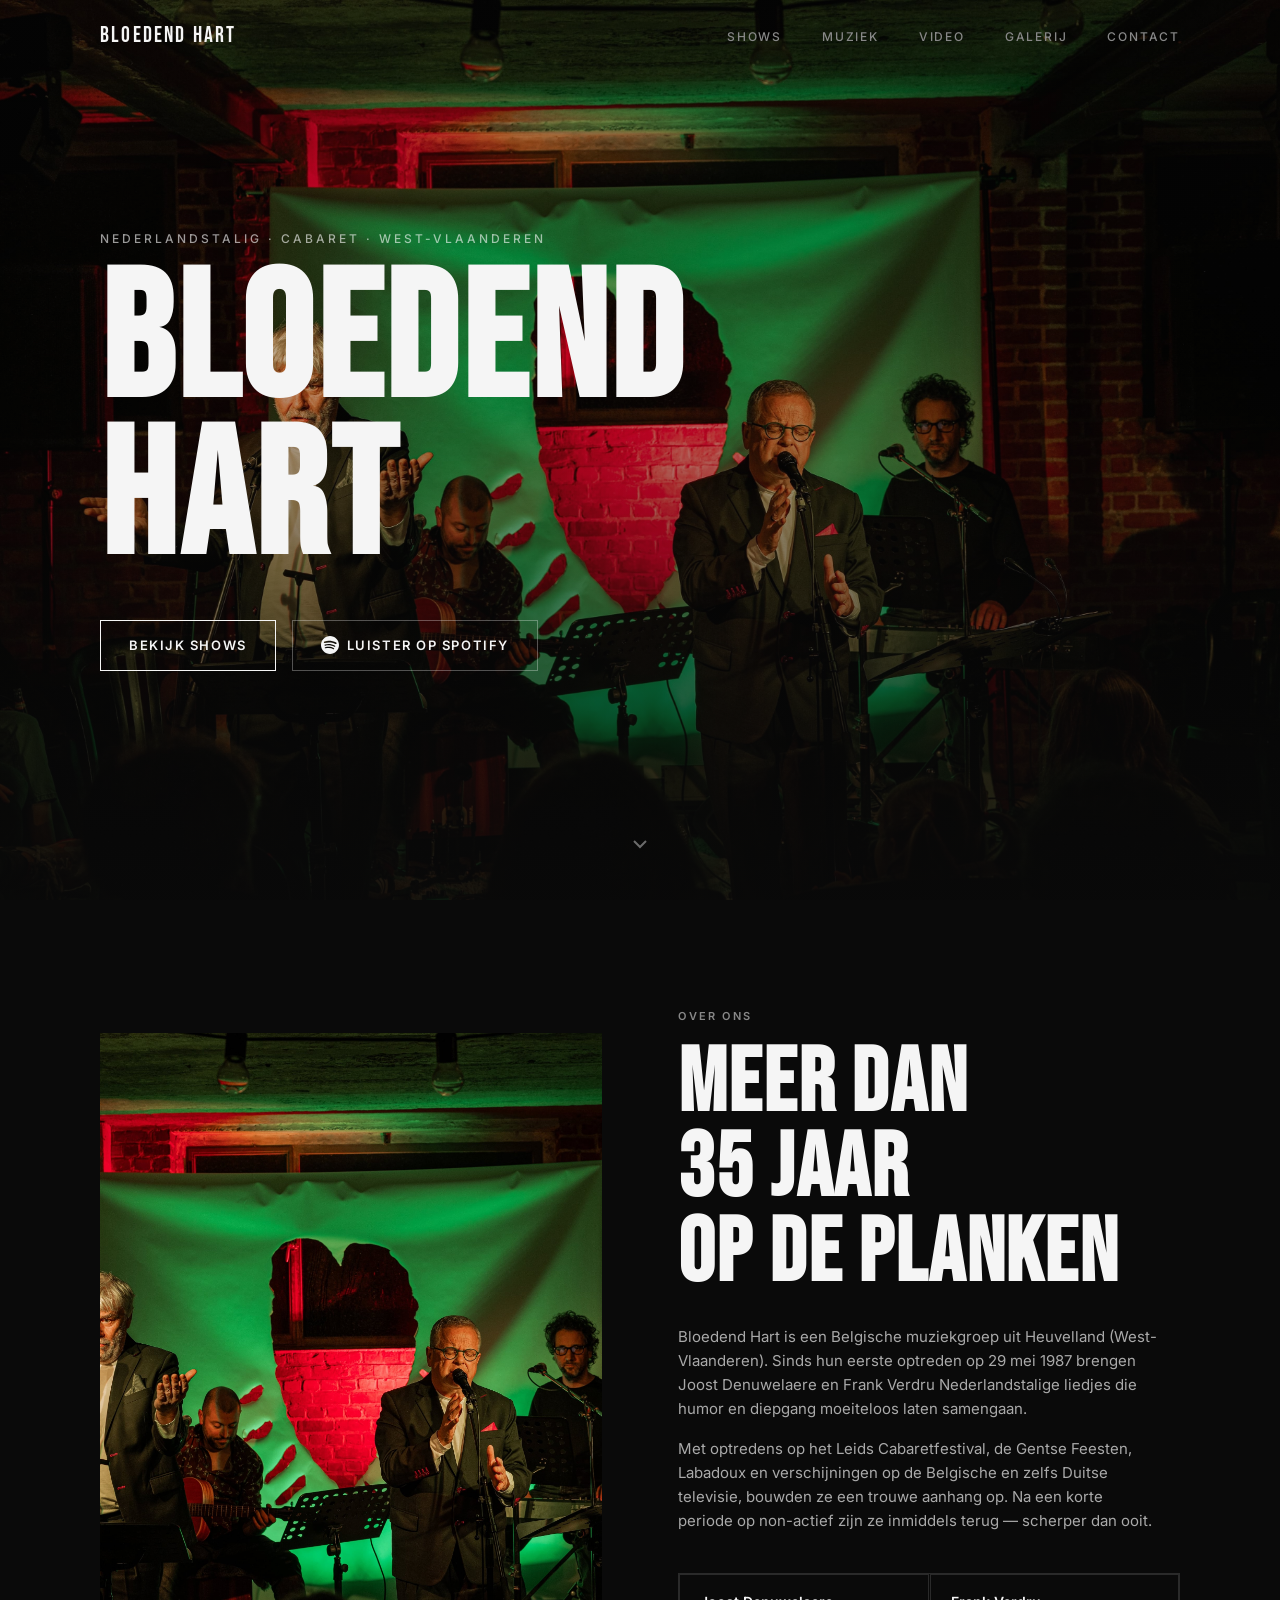
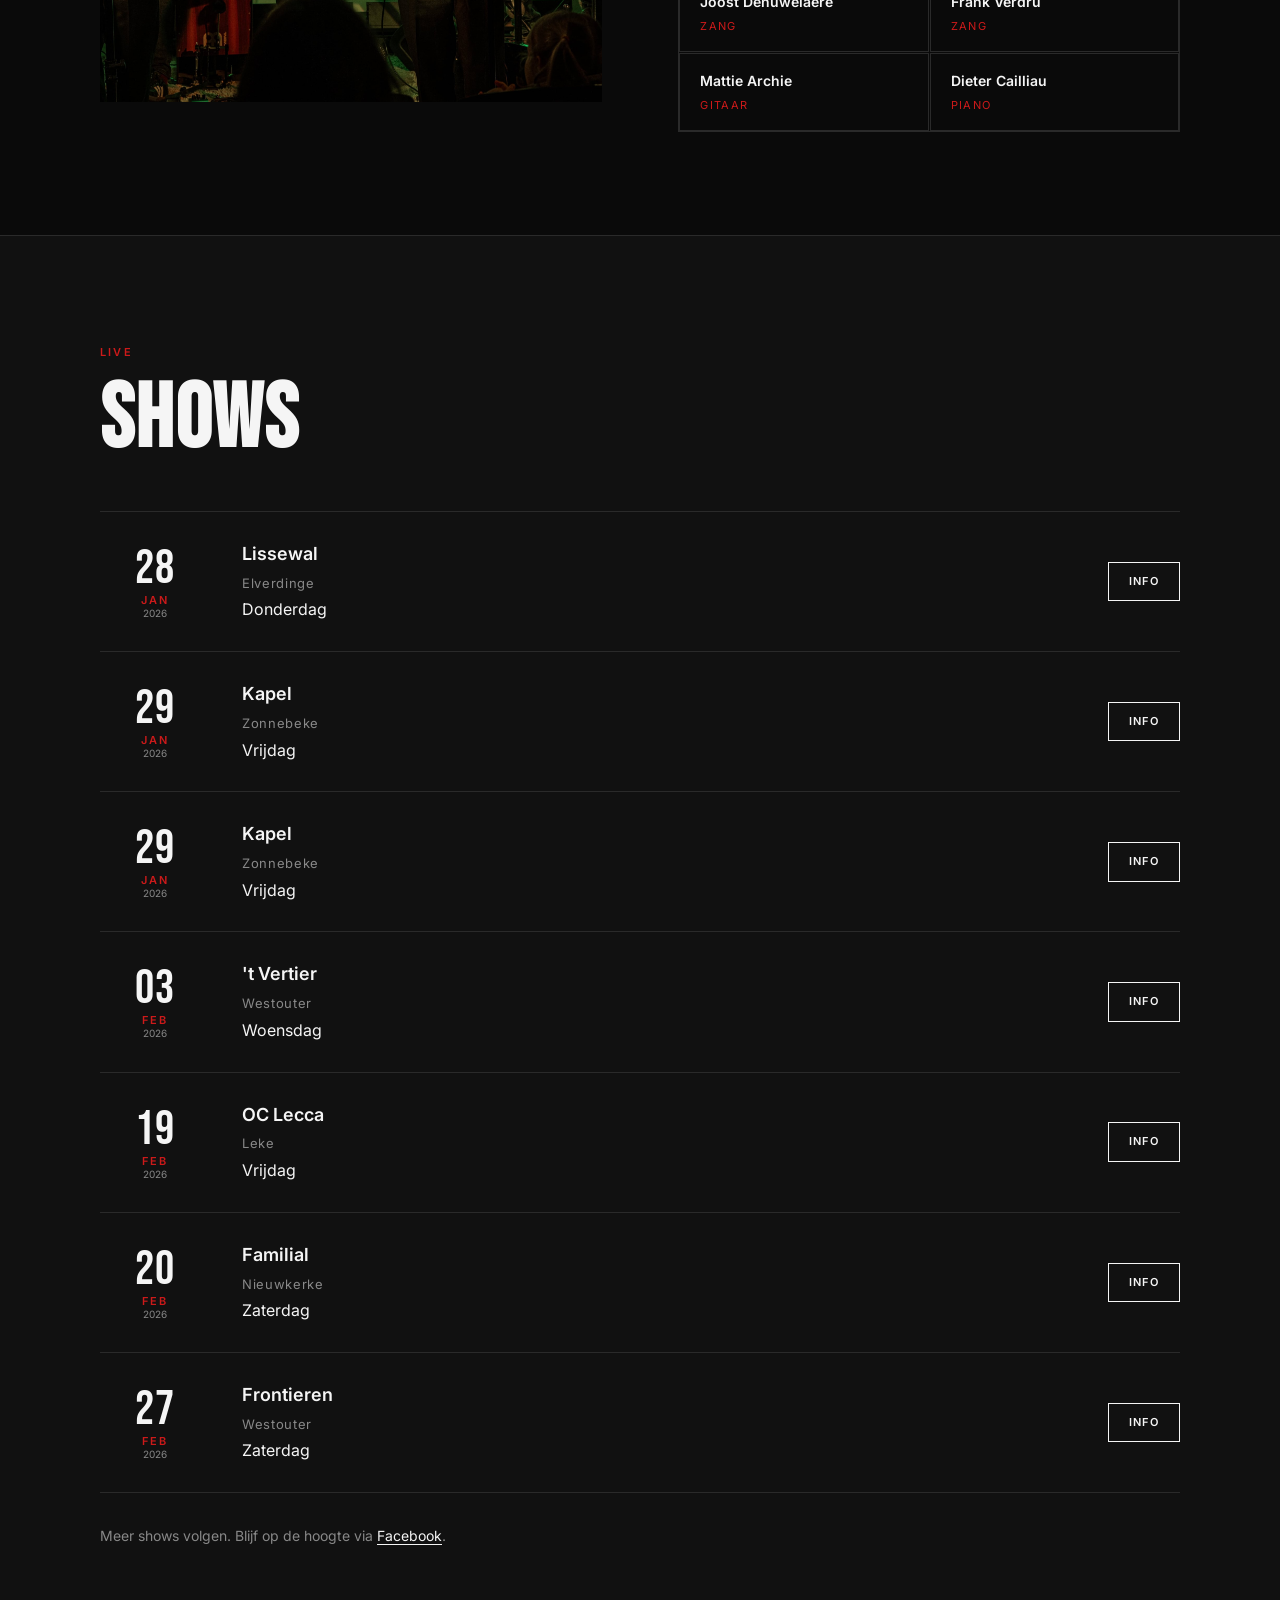
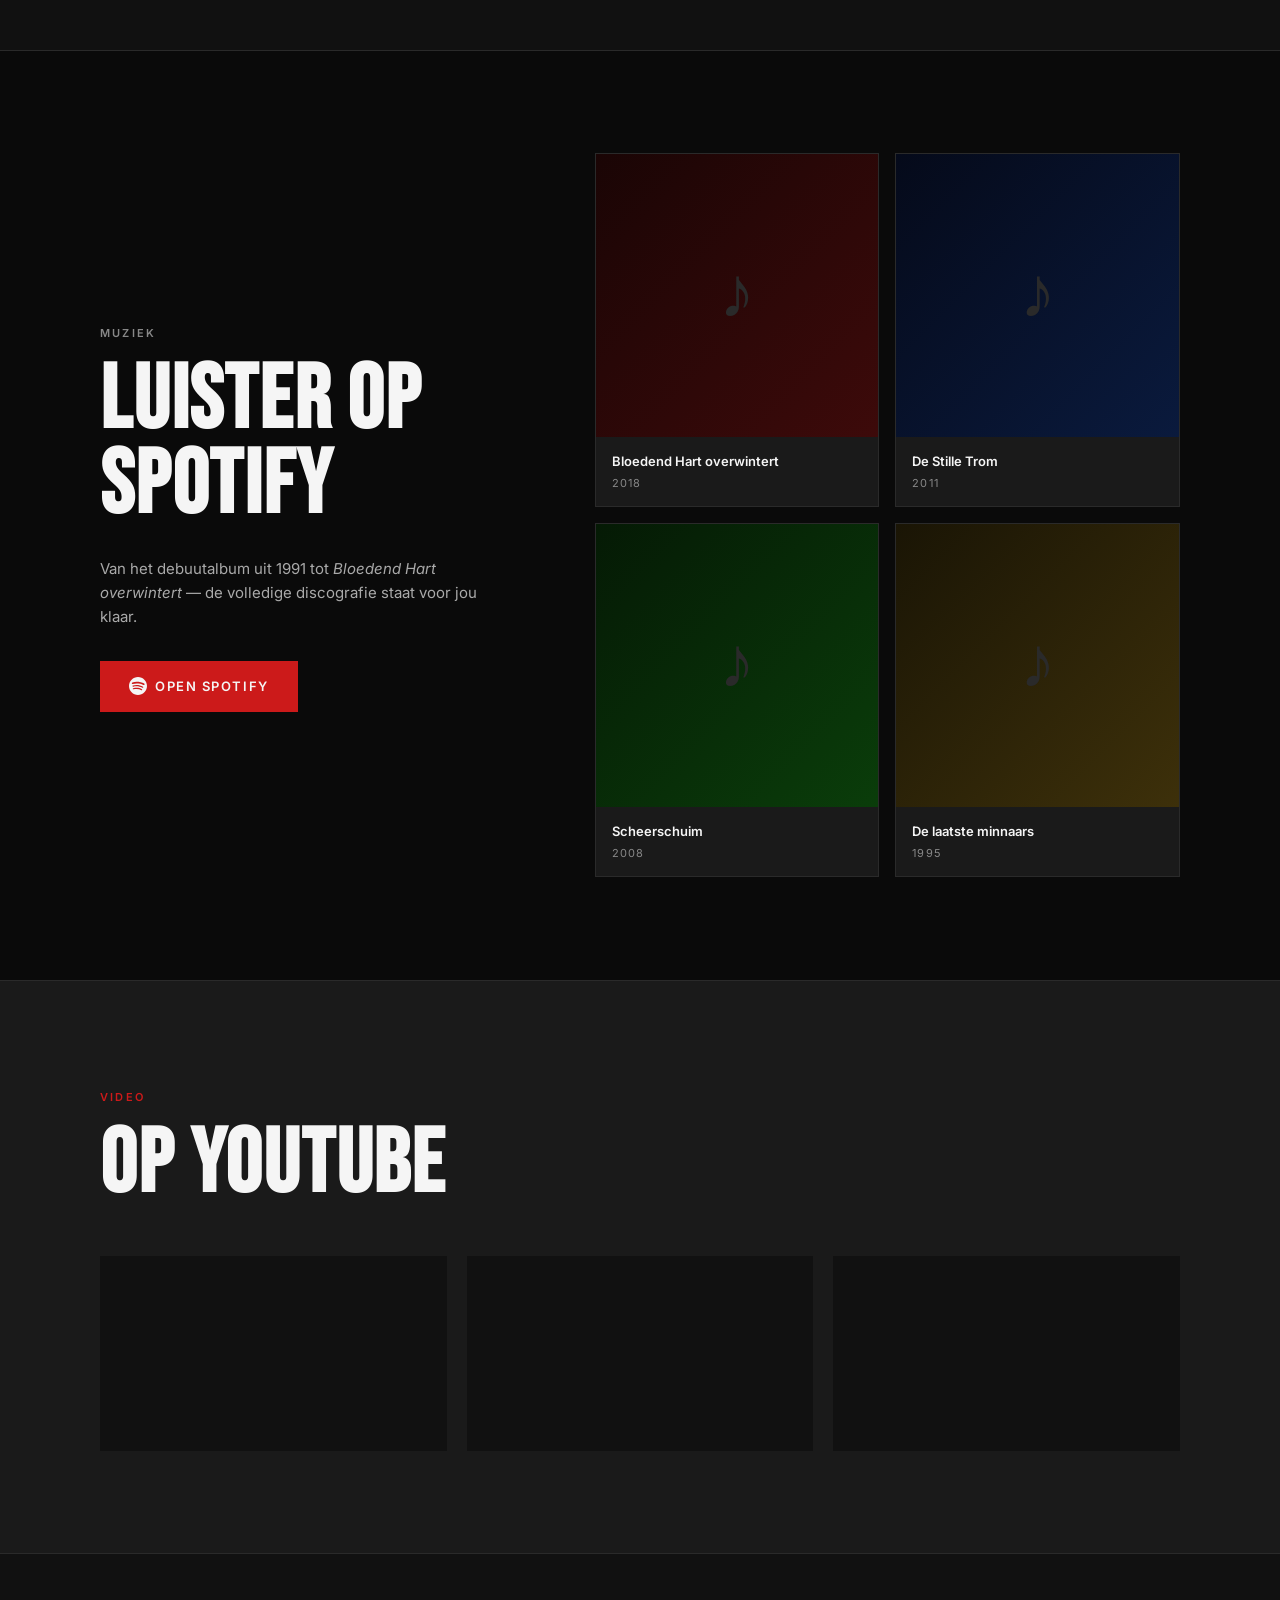
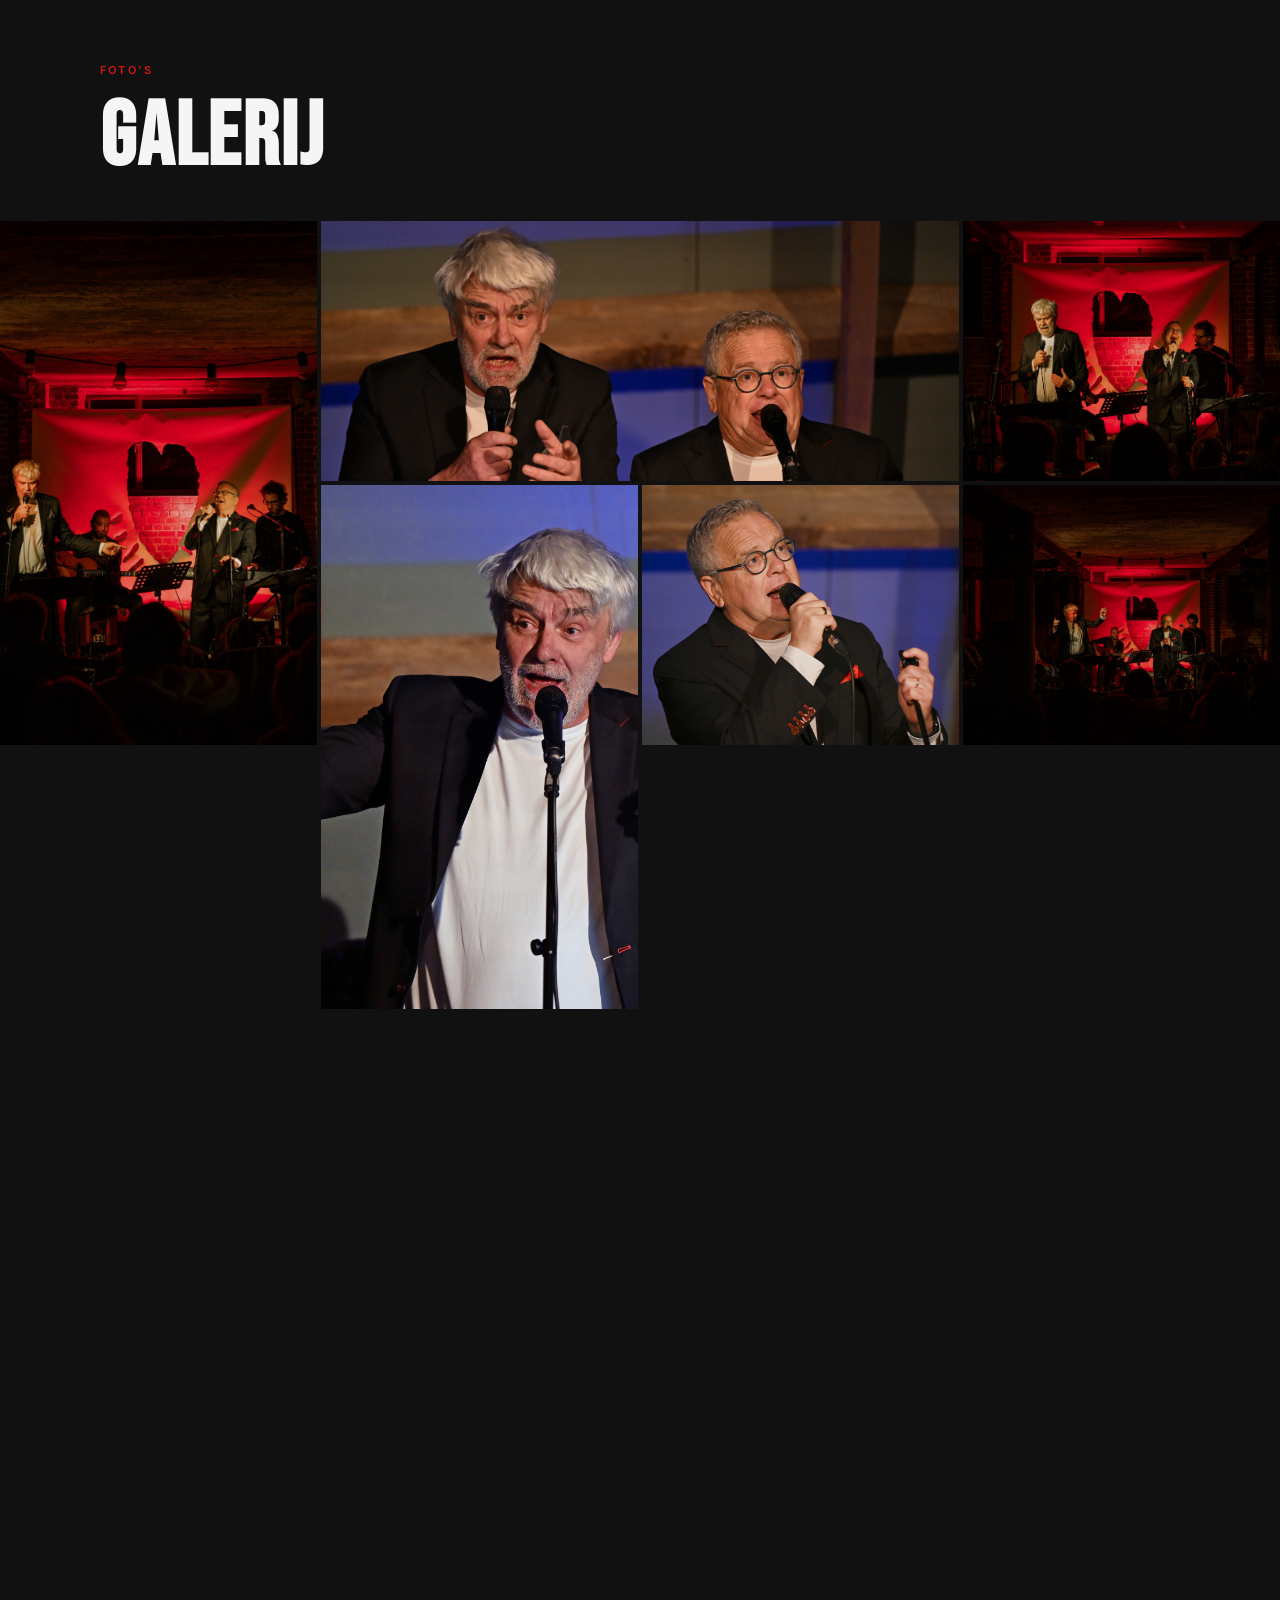
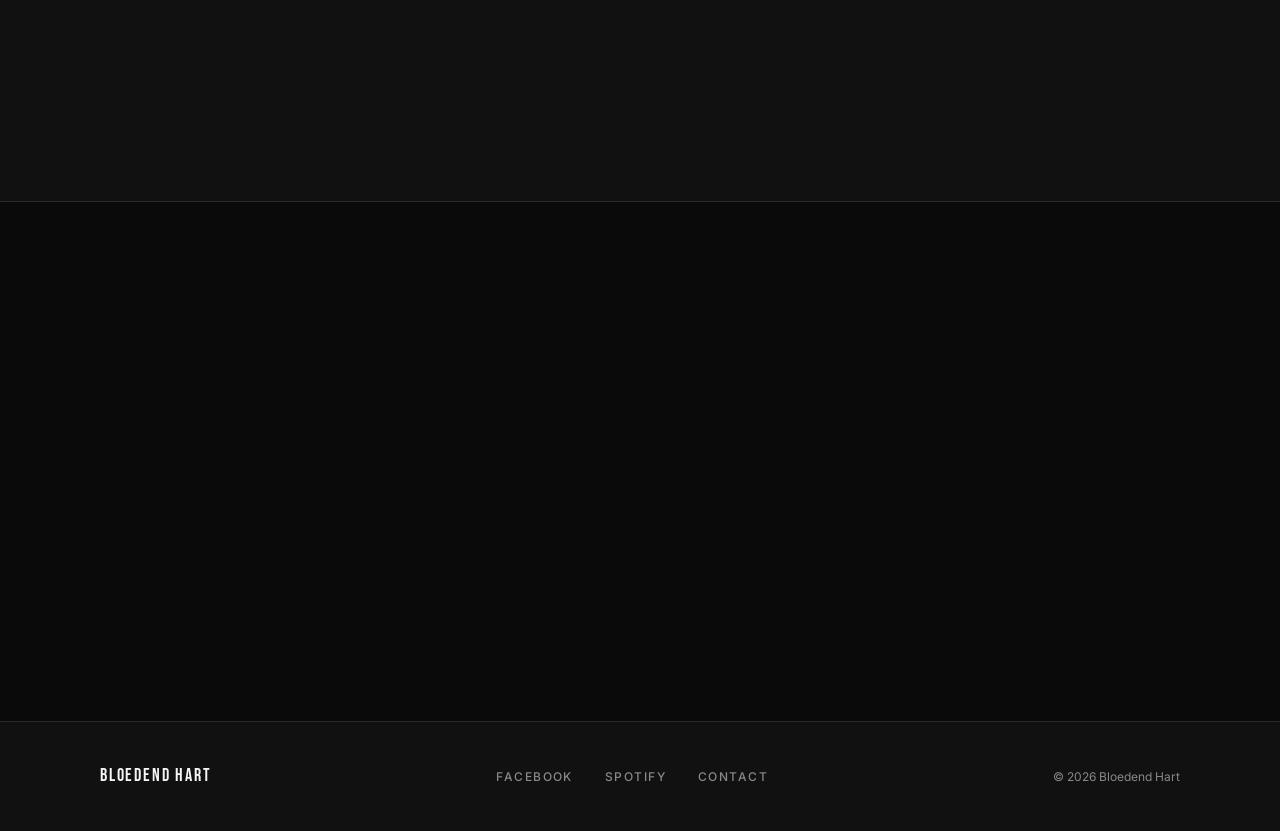
==== commit 9c7bb630: "Add optional show time to CMS and website Co-Authored-By: Claude Opus 5.5 <noreply@anthropic.com>" ====
--- a/index.html
+++ b/index.html
@@ -295,7 +295,7 @@
             <div class="show-info">
               <span class="show-venue">${s.venue}</span>
               <span class="show-city">${s.city}</span>
-              <span class="show-day-label">${s.weekday}</span>
+              <span class="show-day-label">${s.weekday}${s.time ? ' · ' + s.time : ''}</span>
             </div>
             <a href="${href}"${target}${rel} class="btn btn-sm btn-outline">Info</a>
           </div>`;
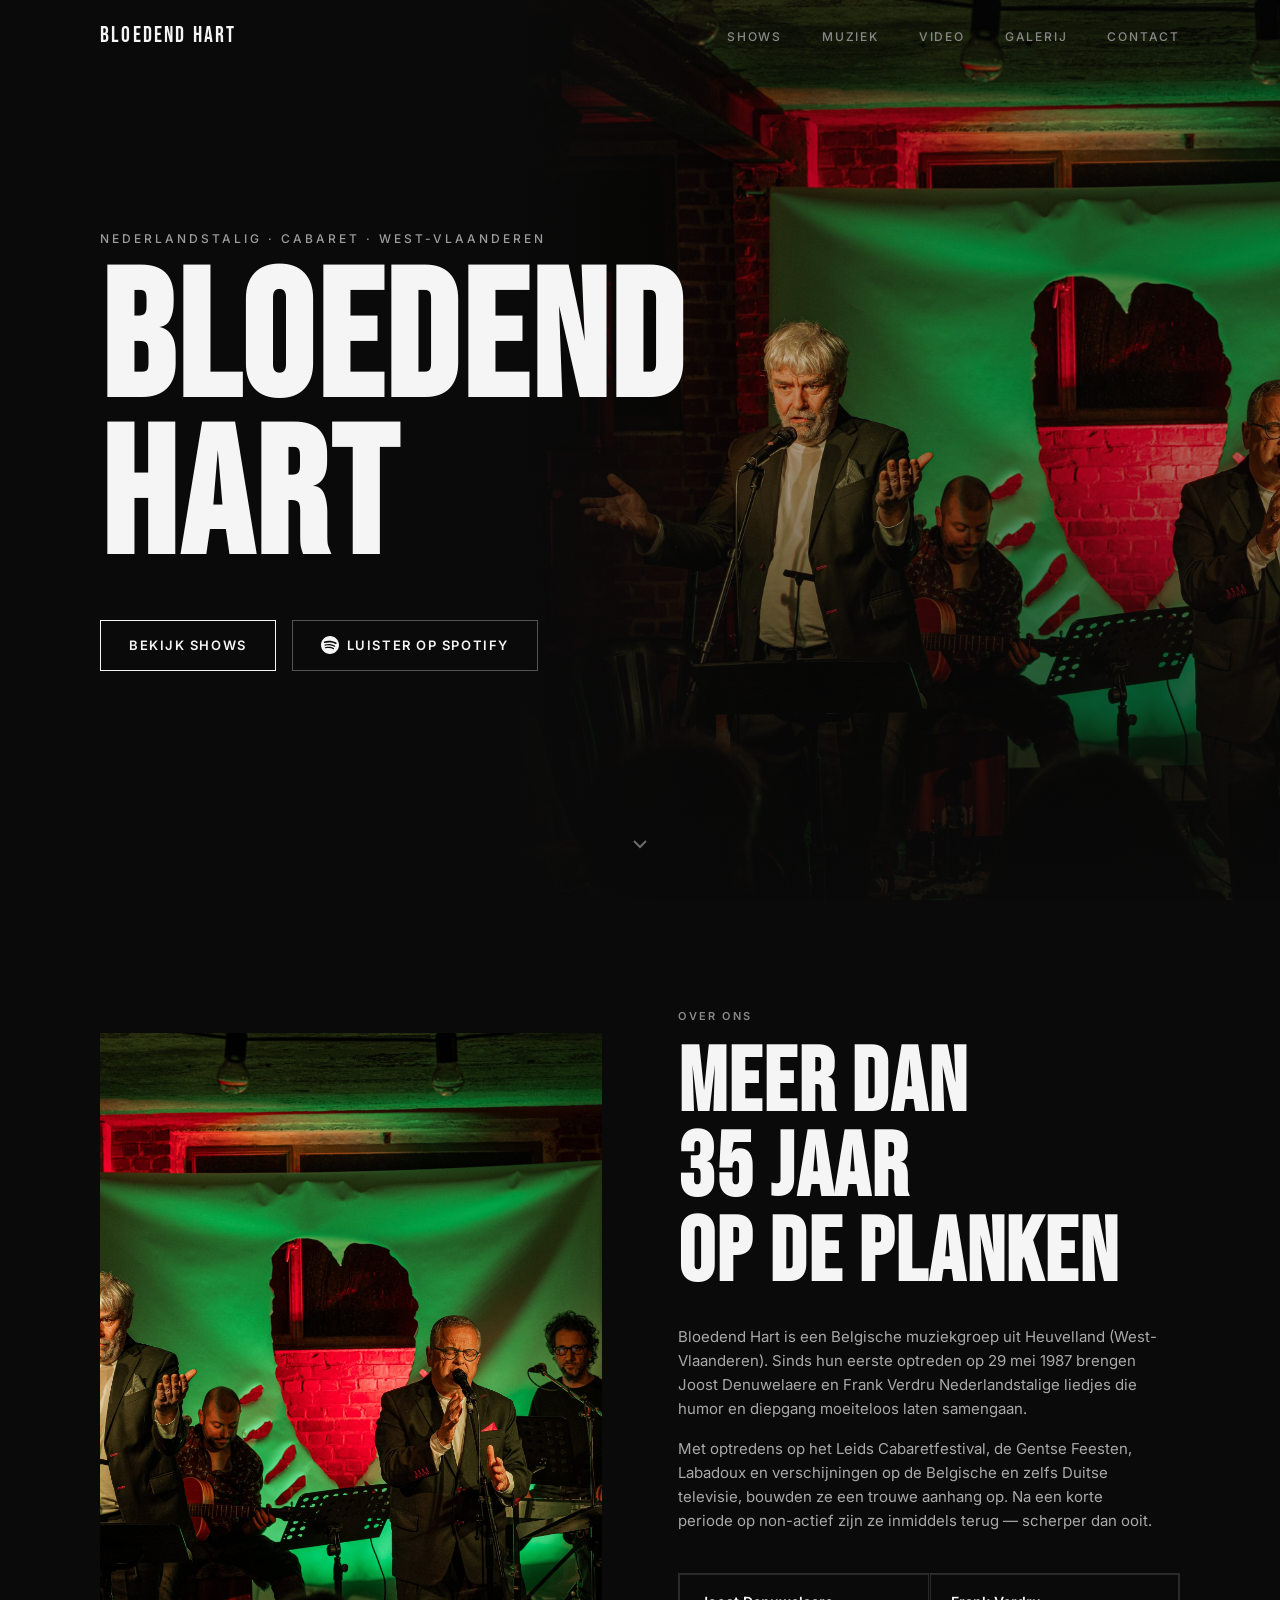
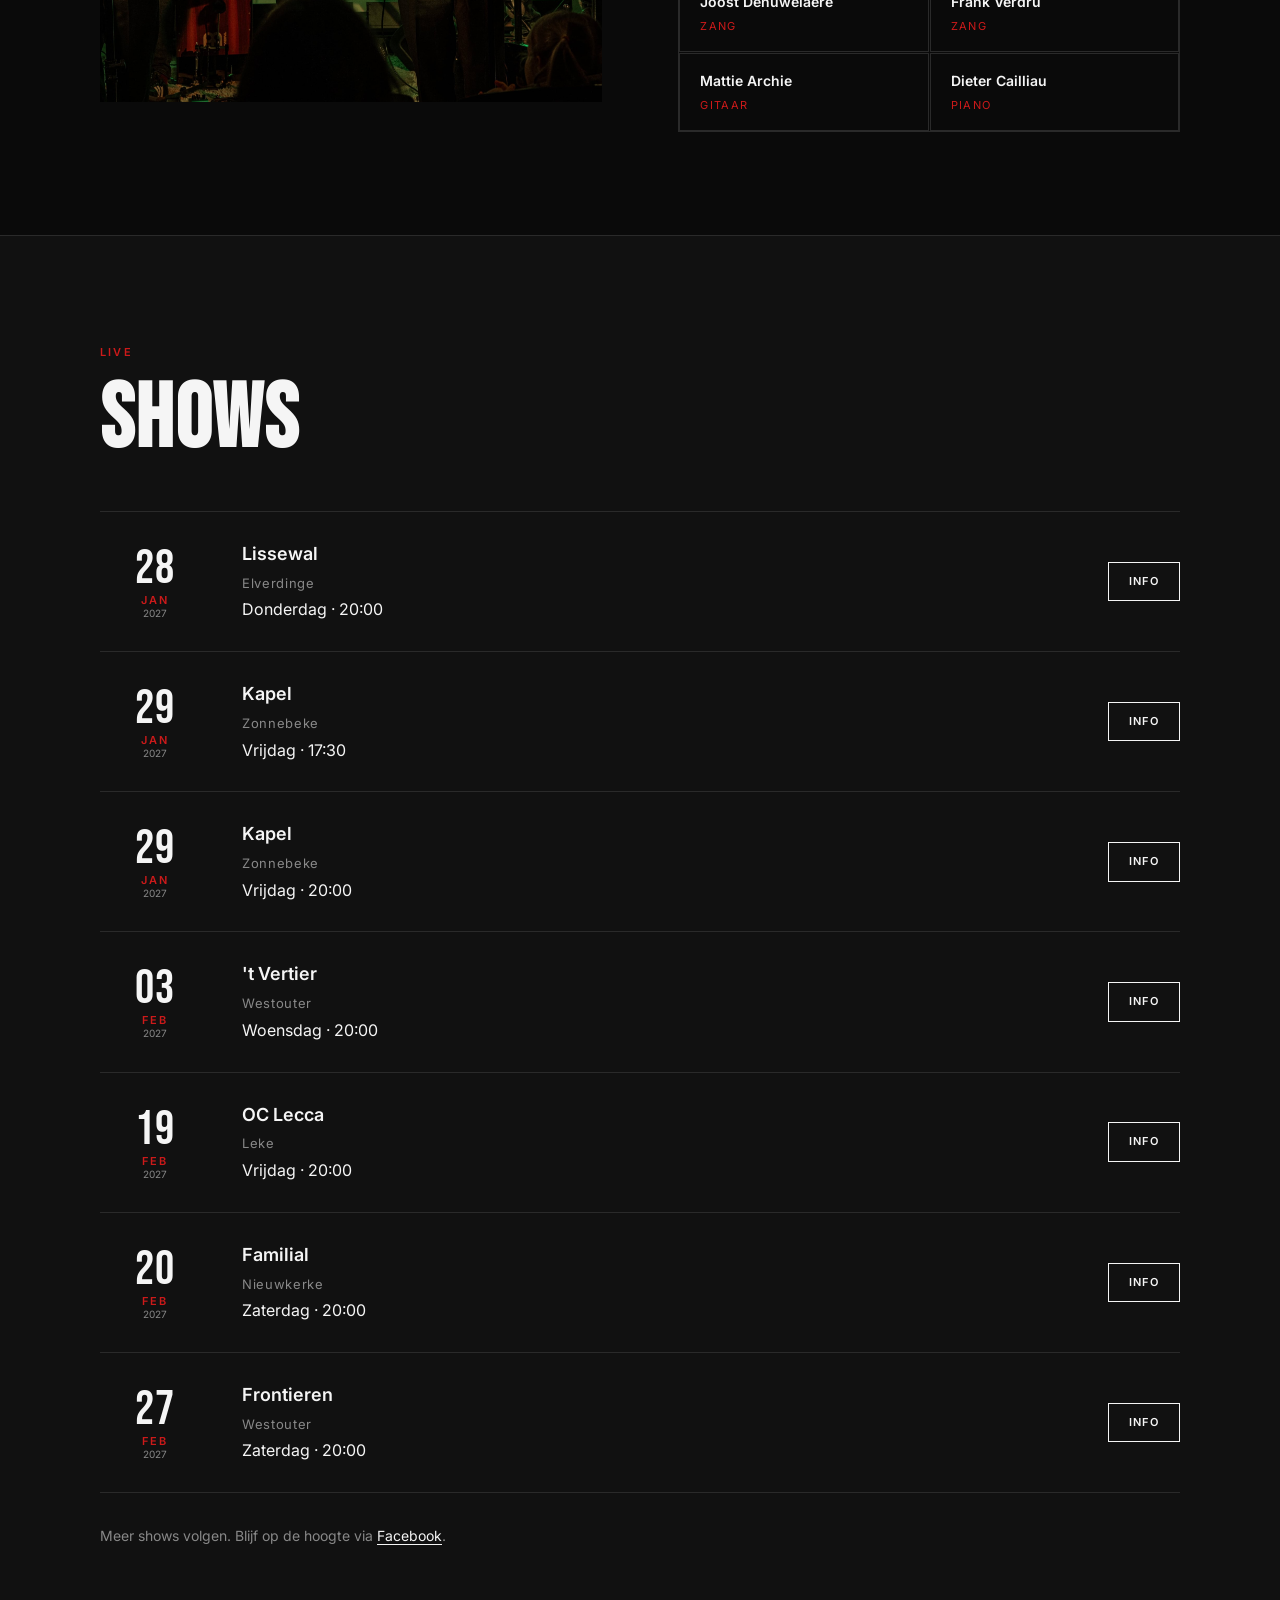
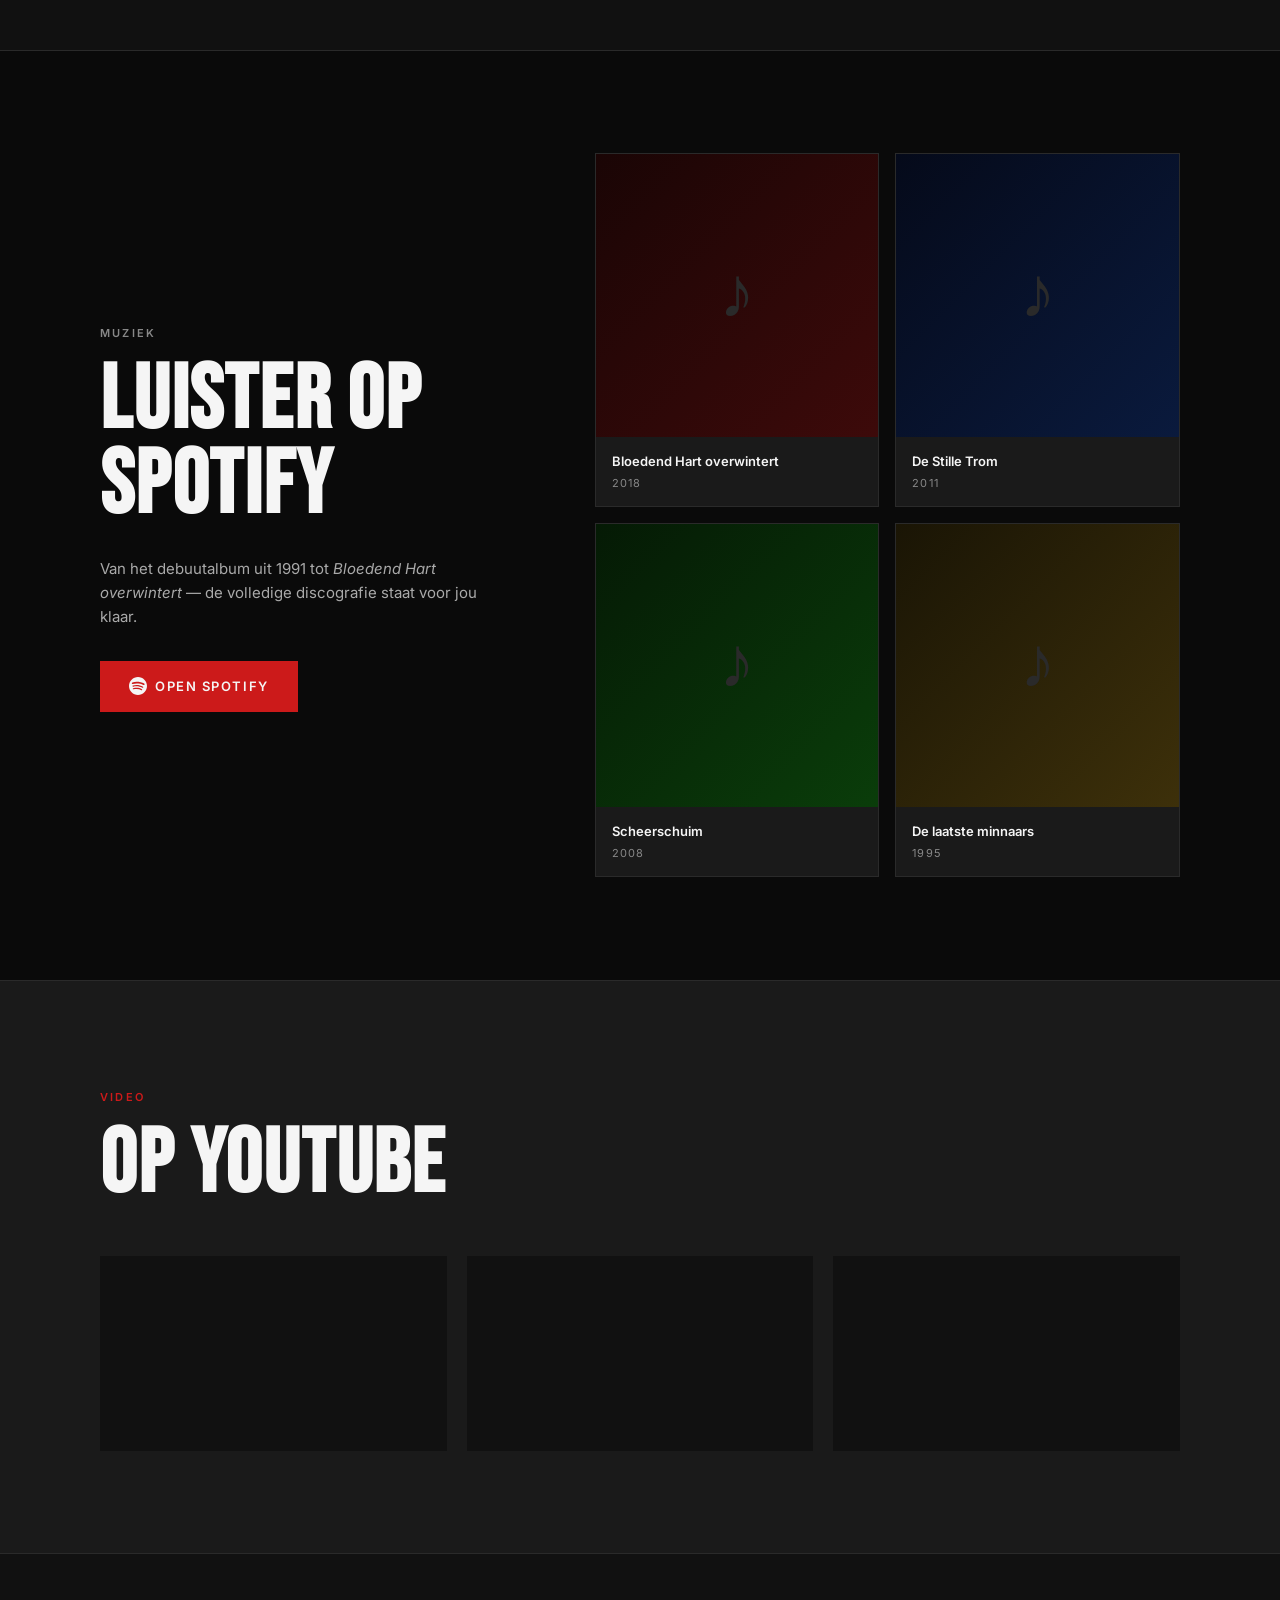
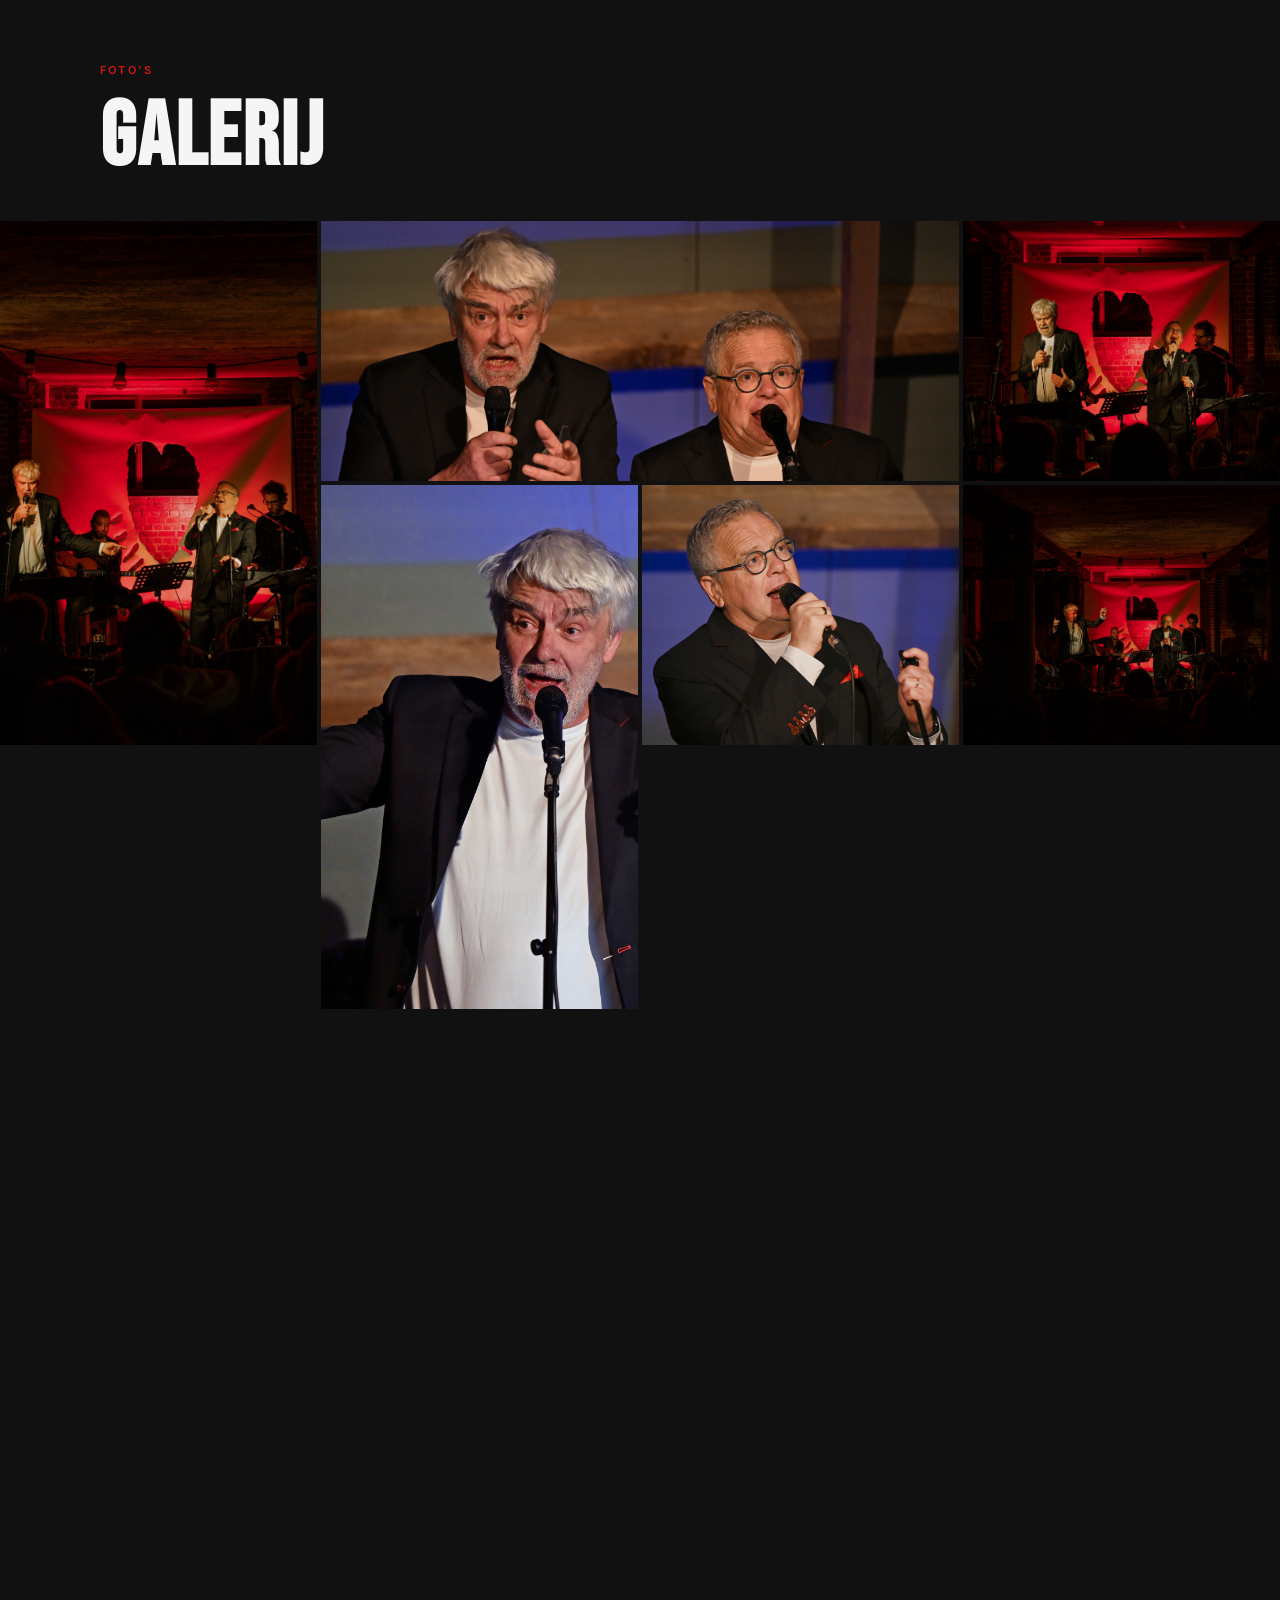
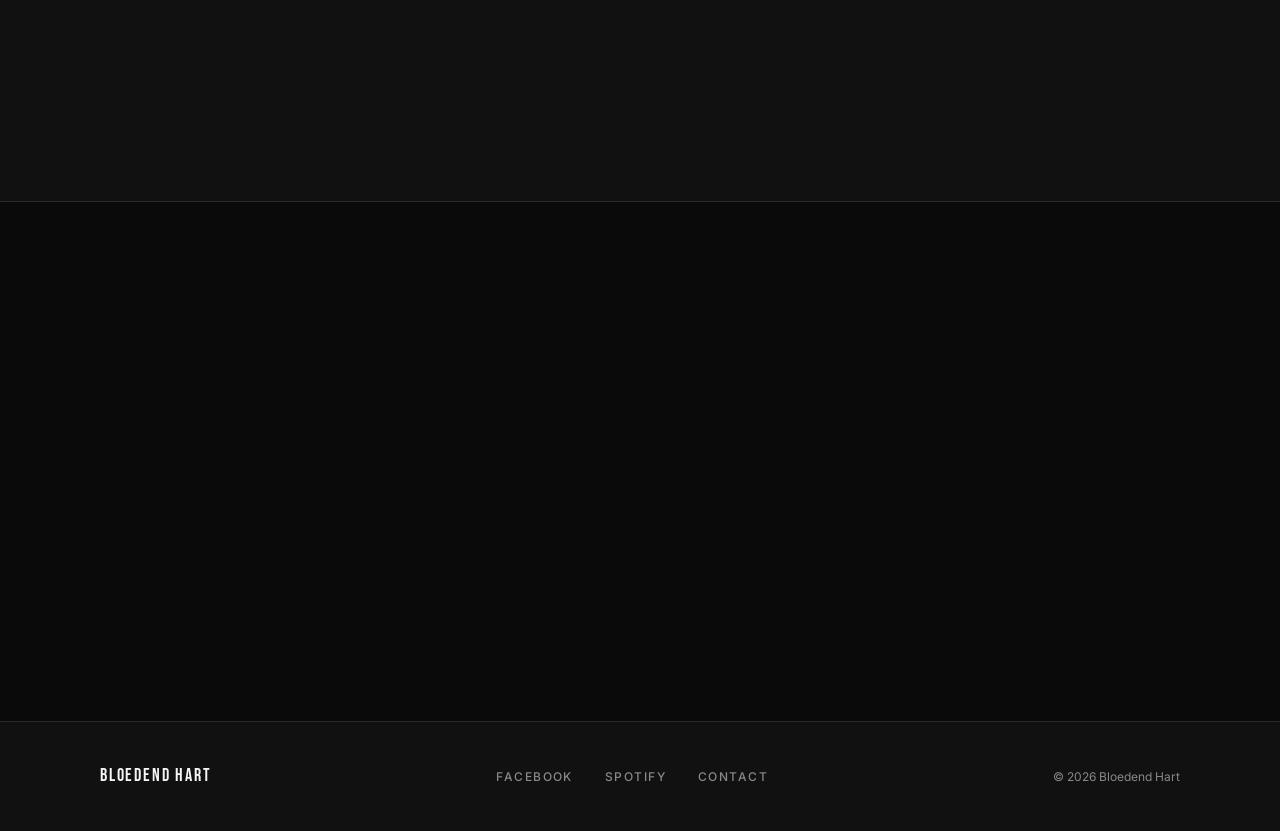
==== commit 892ecf51: "Sort shows by date and time on website and in CMS Co-Authored-By: Claude Opus 5.5 <noreply@anthropic" ====
--- a/index.html
+++ b/index.html
@@ -264,11 +264,20 @@
 
 
     // ── Shows laden vanuit shows.json ──────────────────────────
+    const MONTHS = ['JAN','FEB','MRT','APR','MEI','JUN','JUL','AUG','SEP','OKT','NOV','DEC'];
+    function showKey(s) {
+      const m = String(MONTHS.indexOf(s.month) + 1).padStart(2, '0');
+      return `${s.year}-${m}-${String(s.day).padStart(2, '0')} ${s.time || ''}`;
+    }
+    function sortShows(list) {
+      return list.slice().sort((a, b) => showKey(a).localeCompare(showKey(b)));
+    }
+
     async function loadShows() {
       const list = document.getElementById('shows-list');
       try {
         const res = await fetch('./shows.json?_=' + Date.now());
-        const shows = await res.json();
+        const shows = sortShows(await res.json());
         if (!shows.length) {
           list.innerHTML = '<p style="color:var(--muted);font-size:14px;">Momenteel geen shows gepland.</p>';
           return;
--- a/style.css
+++ b/style.css
@@ -205,6 +205,17 @@
     rgba(10,10,10,0.2) 40%,
     rgba(10,10,10,0.85) 100%
   );
+}
+@media (min-width: 901px) {
+  /* Foto naar rechts zodat de titel niet over de muzikanten valt */
+  #hero { background: var(--bg); }
+  .hero-bg { left: 40%; }
+  .hero-bg img { object-position: 8% top; }
+  .hero-overlay {
+    background:
+      linear-gradient(to right, var(--bg) 0%, rgba(10,10,10,0) 30%),
+      linear-gradient(to bottom, rgba(10,10,10,0.3) 0%, rgba(10,10,10,0.2) 40%, rgba(10,10,10,0.85) 100%);
+  }
 }
 .hero-content {
   position: relative;
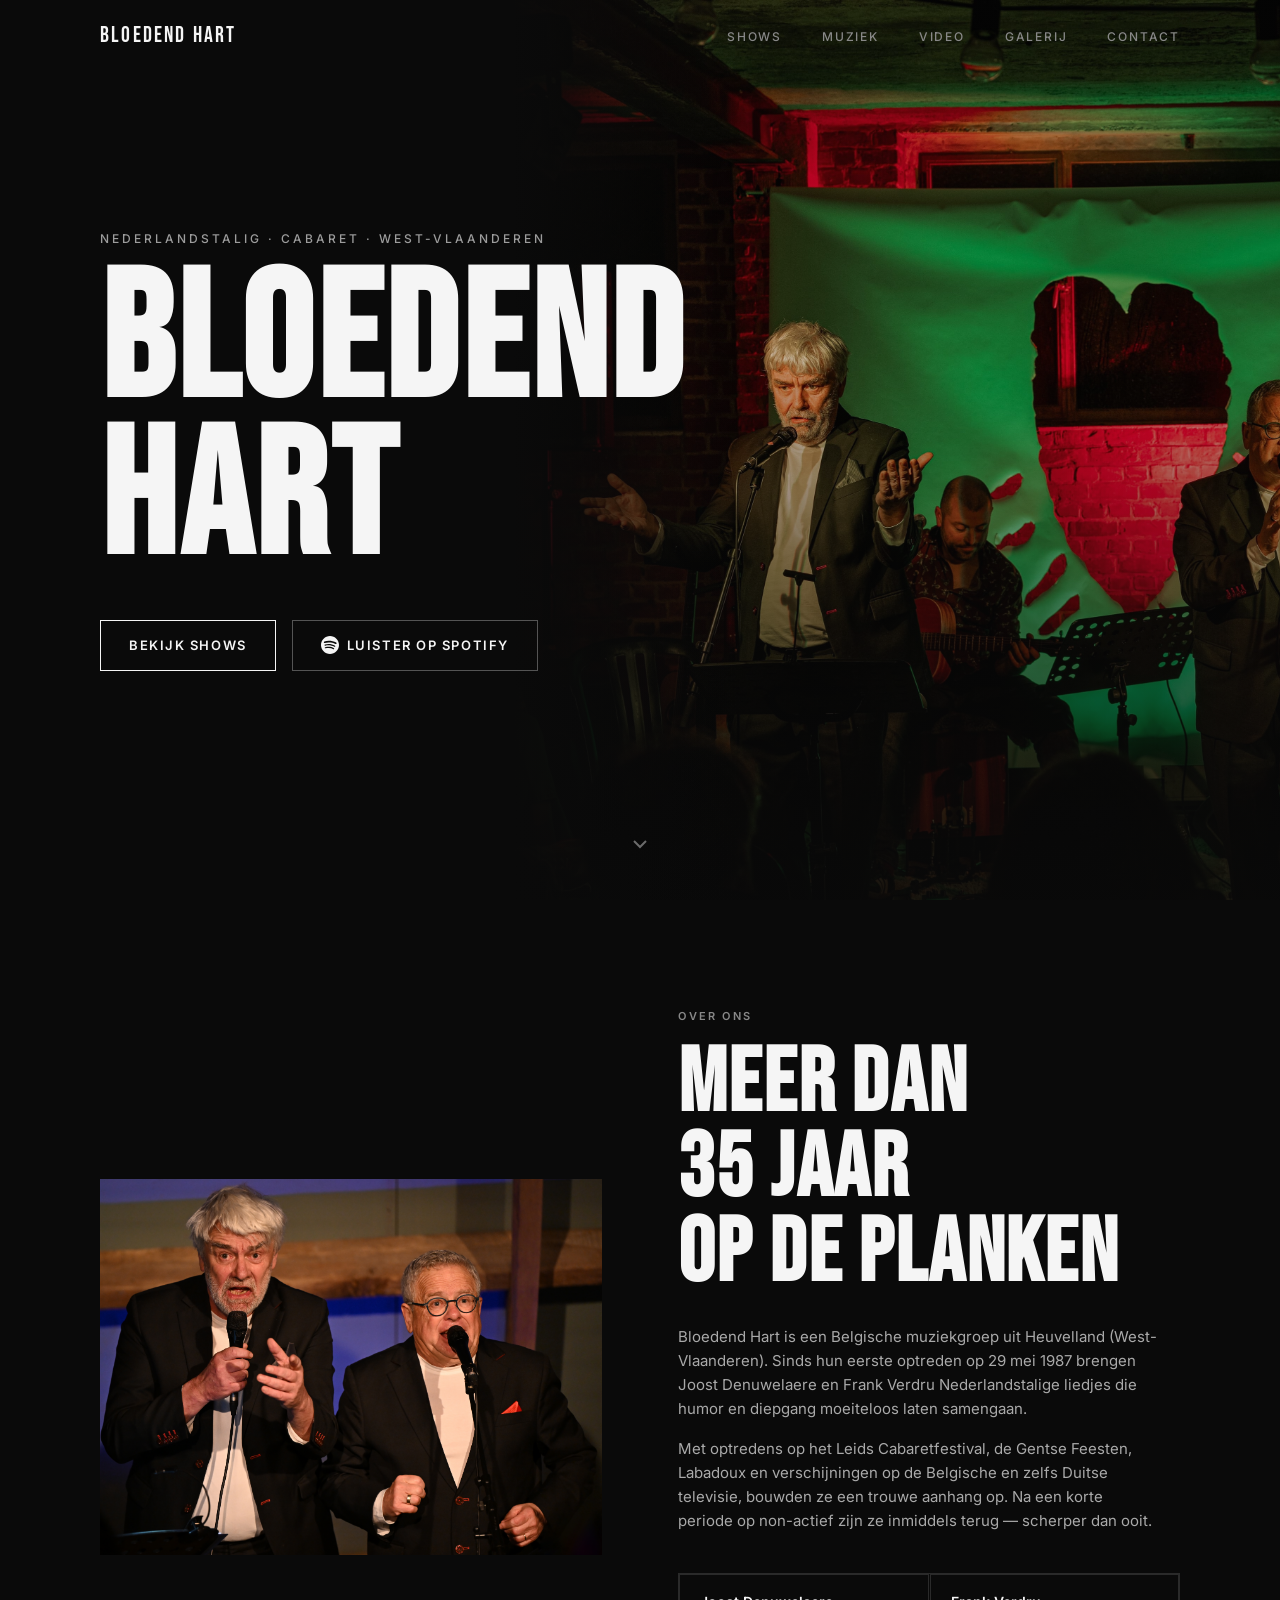
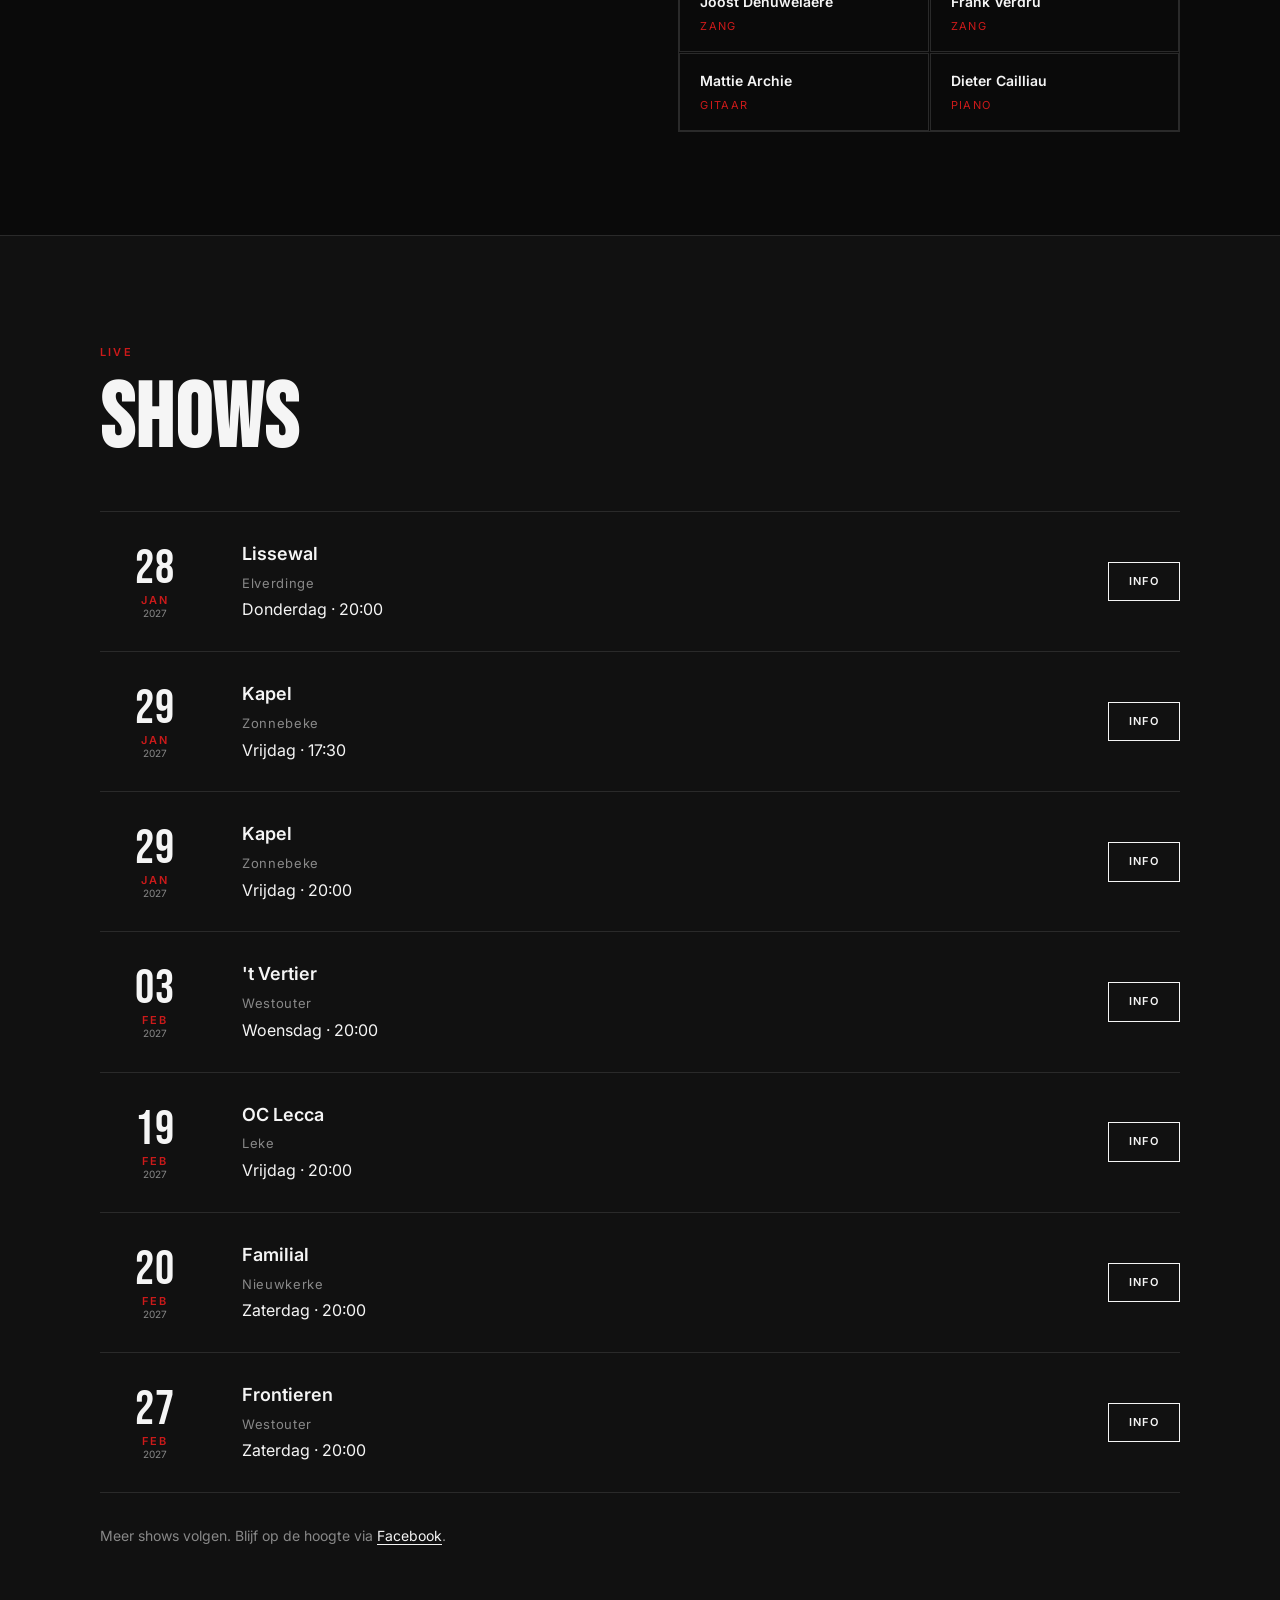
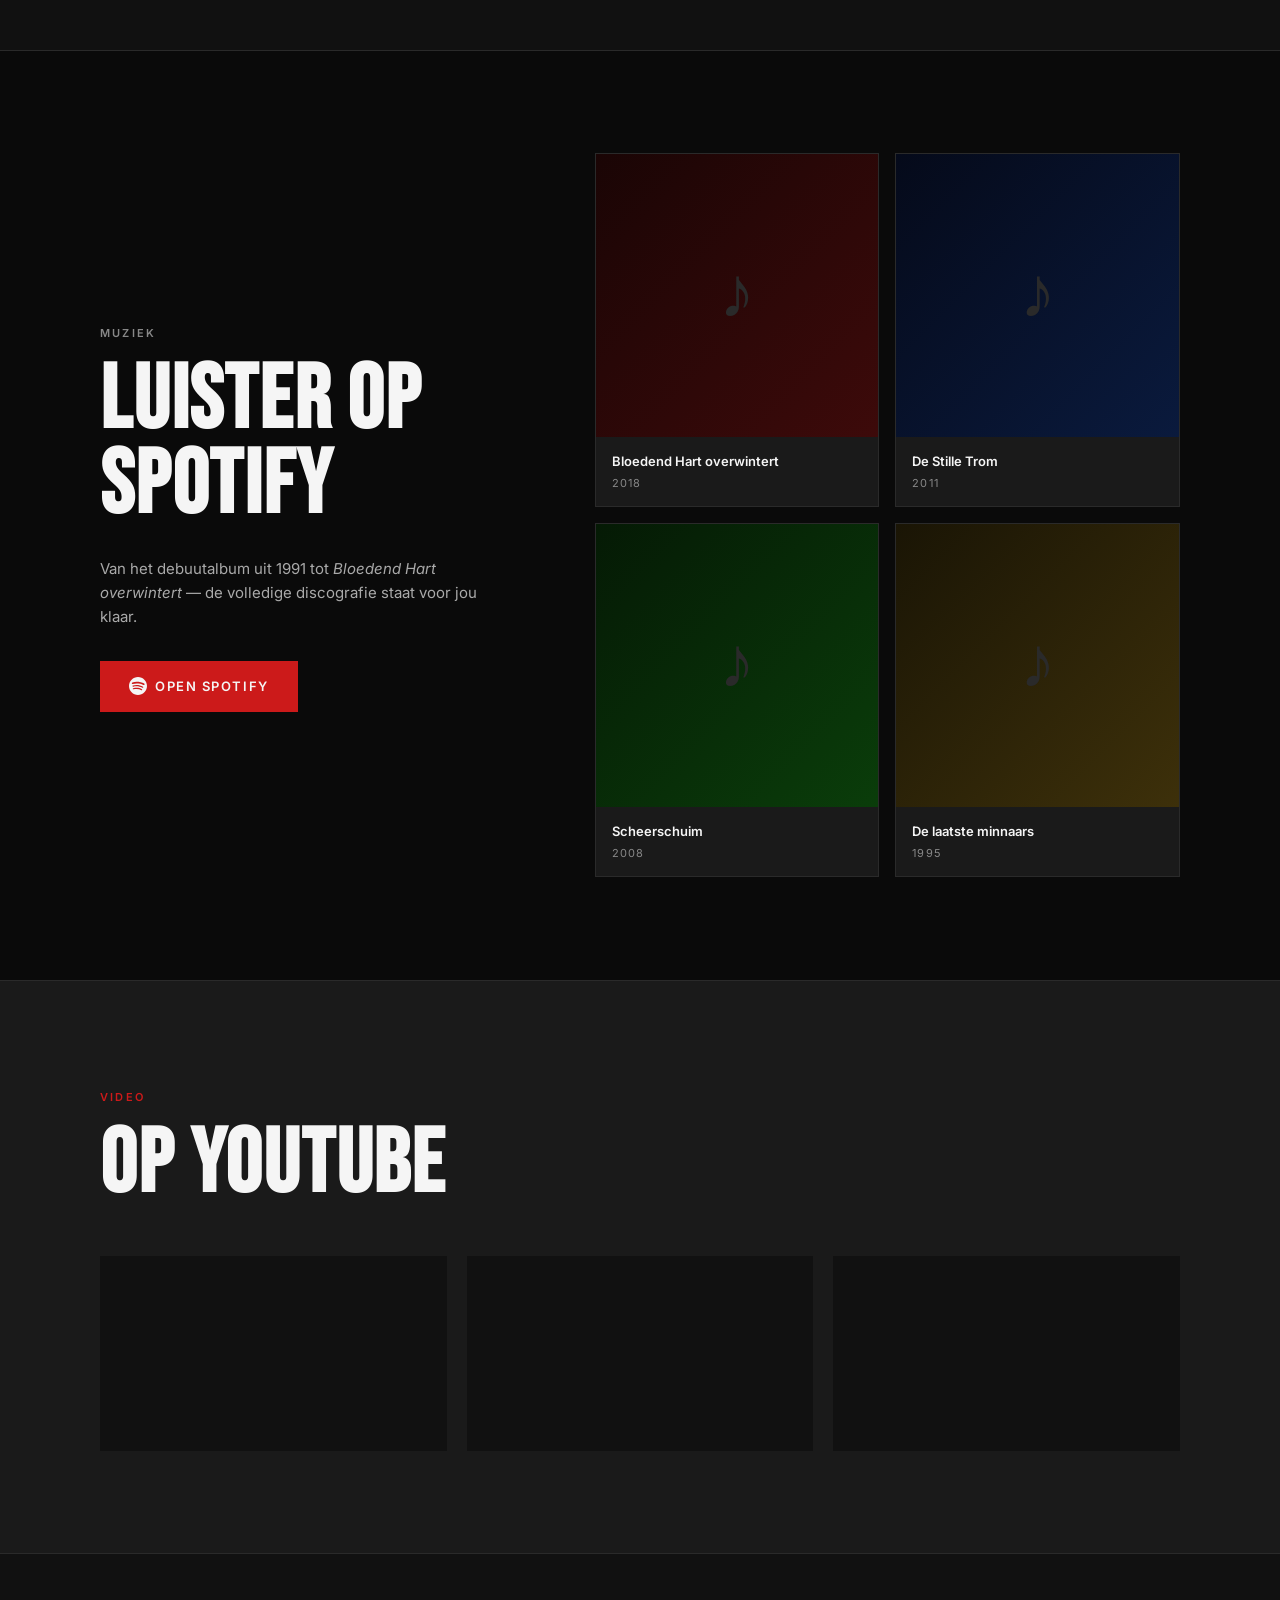
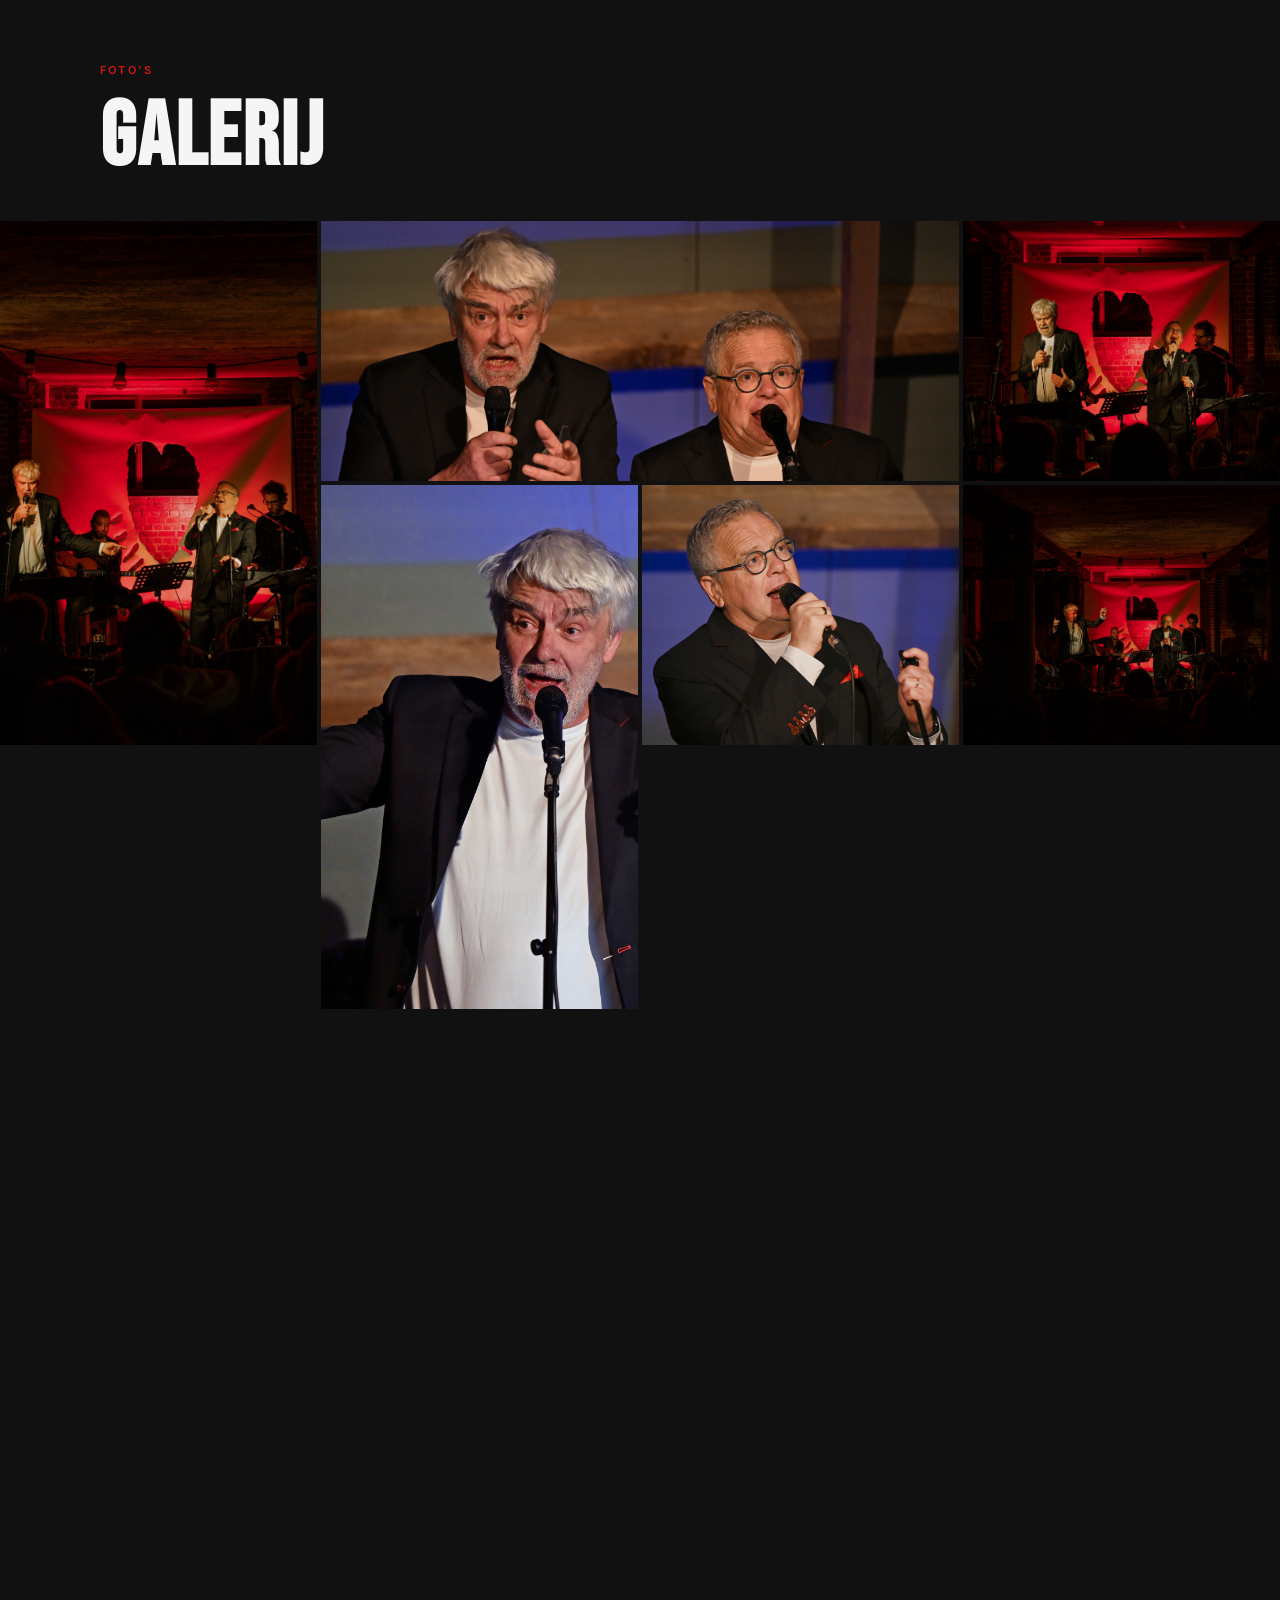
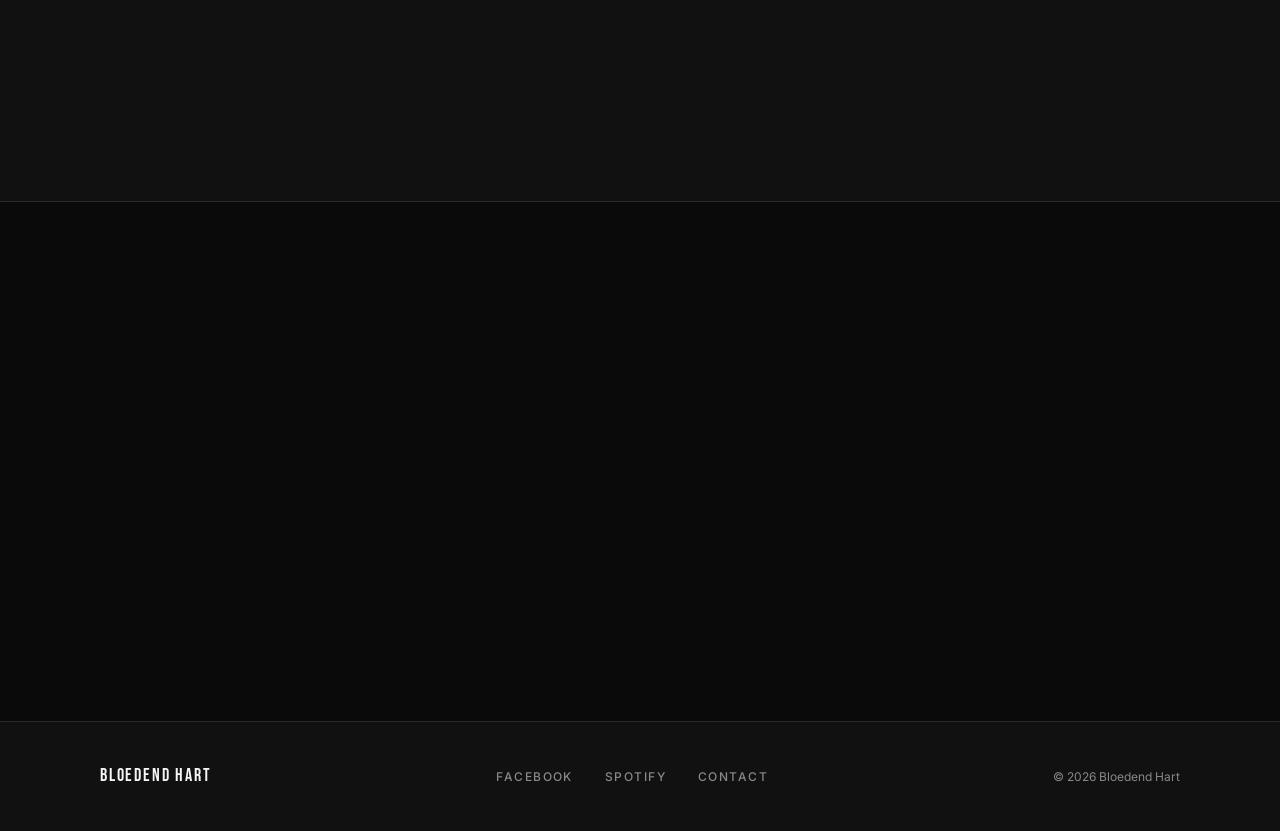
==== commit b11caf2e: "Use Joost & Frank duo photo in Over ons section, landscape frame Co-Authored-By: Claude Opus 5.5 <no" ====
--- a/index.html
+++ b/index.html
@@ -62,7 +62,7 @@
     <div class="container">
       <div class="over-grid">
         <div class="over-img">
-          <img src="Bloedend Hart/Bloedend Hart - Lo/8A7A4885.jpg" alt="Bloedend Hart live" />
+          <img src="Bloedend Hart/foto BH Reningelst/2026-02-22 - Bloedend Hart  (76).JPG" alt="Joost Denuwelaere en Frank Verdru" />
         </div>
         <div class="over-text">
           <span class="label">Over ons</span>
--- a/style.css
+++ b/style.css
@@ -273,7 +273,7 @@
   align-items: center;
 }
 .over-img {
-  aspect-ratio: 3/4;
+  aspect-ratio: 4/3;
   overflow: hidden;
 }
 .over-img img {
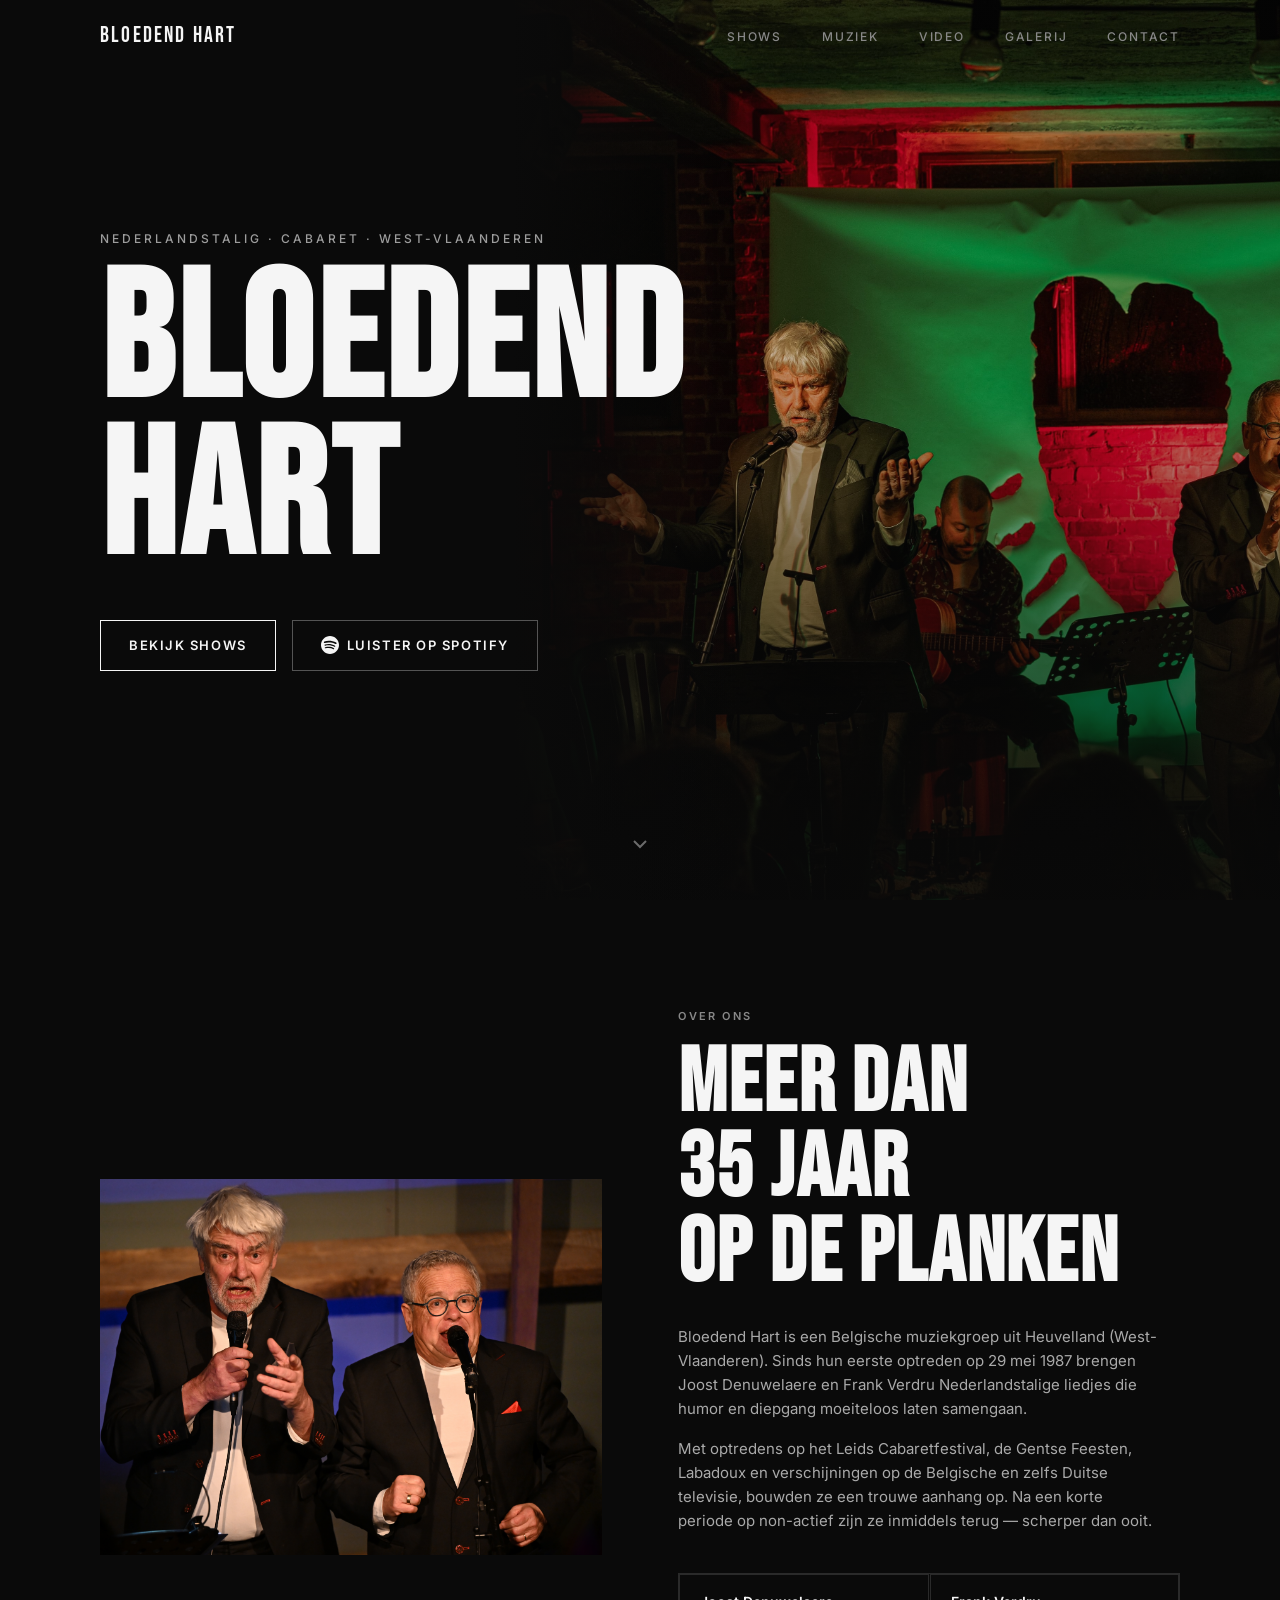
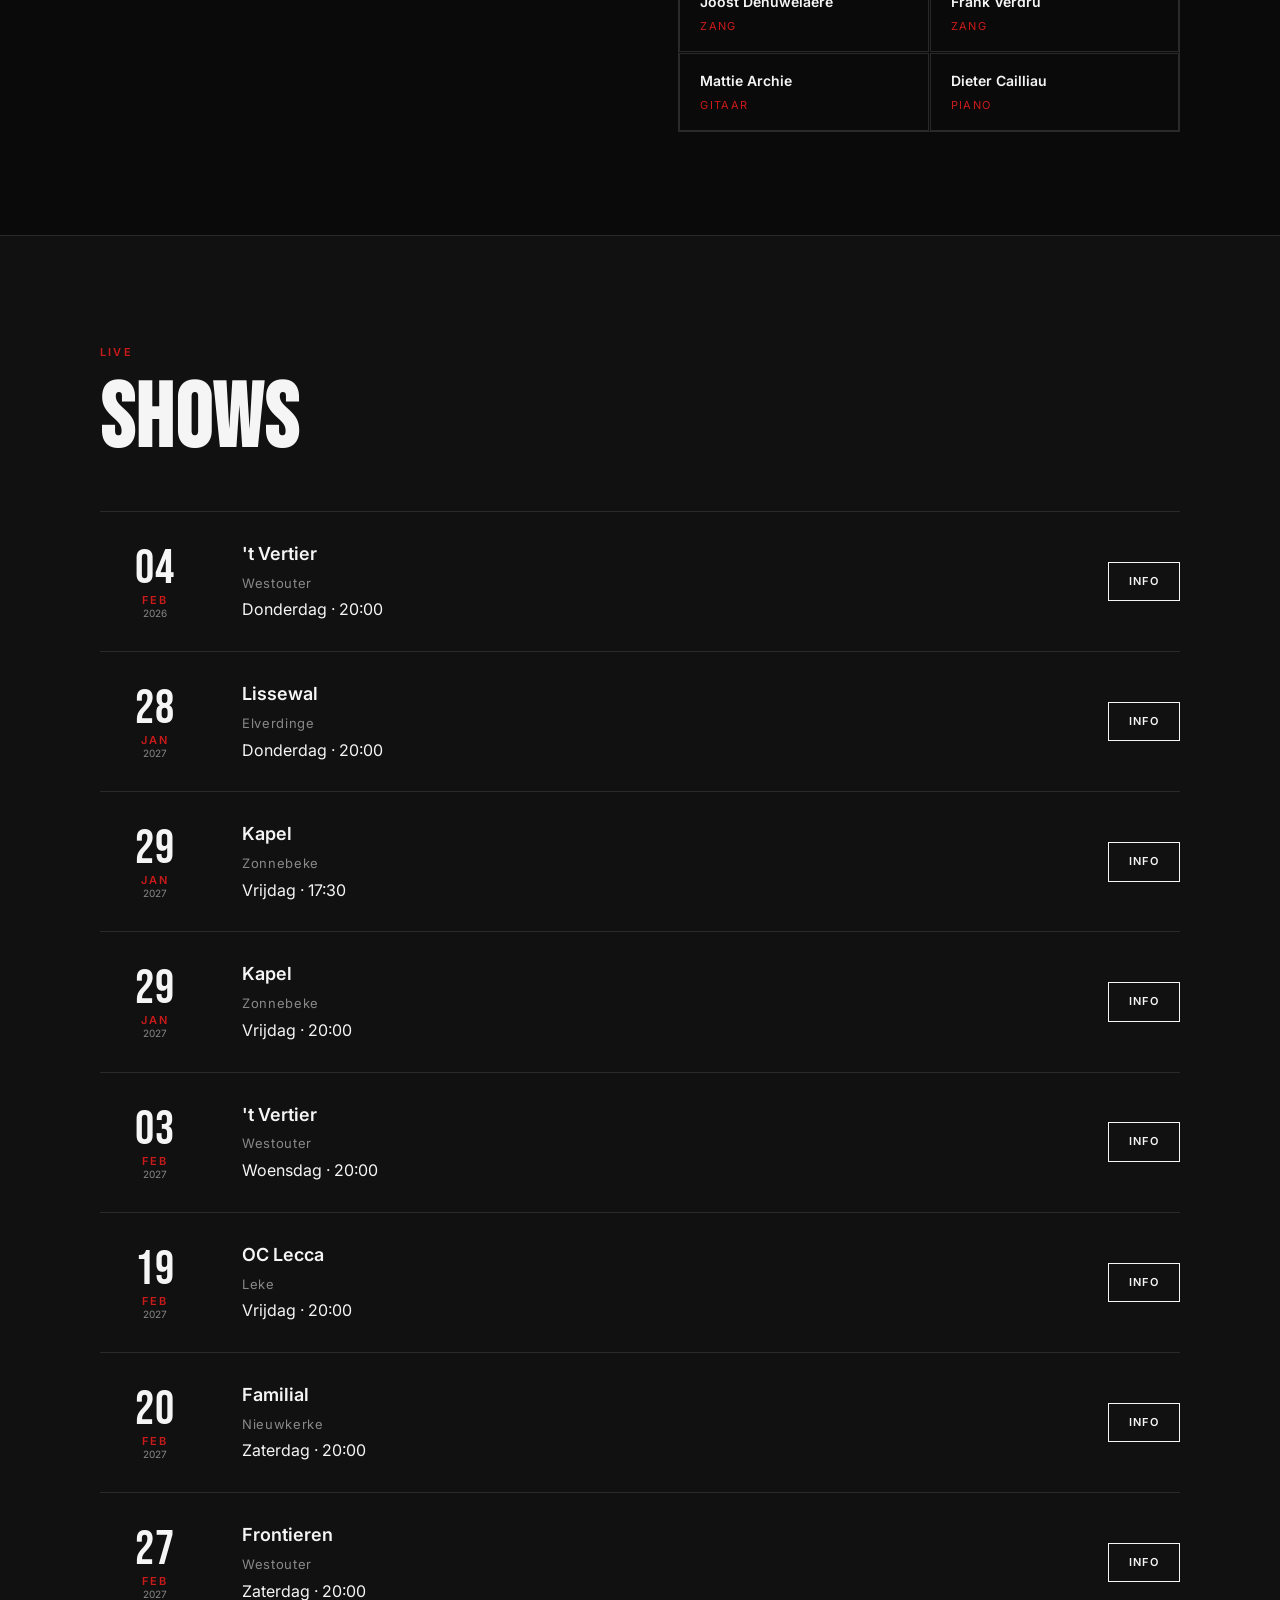
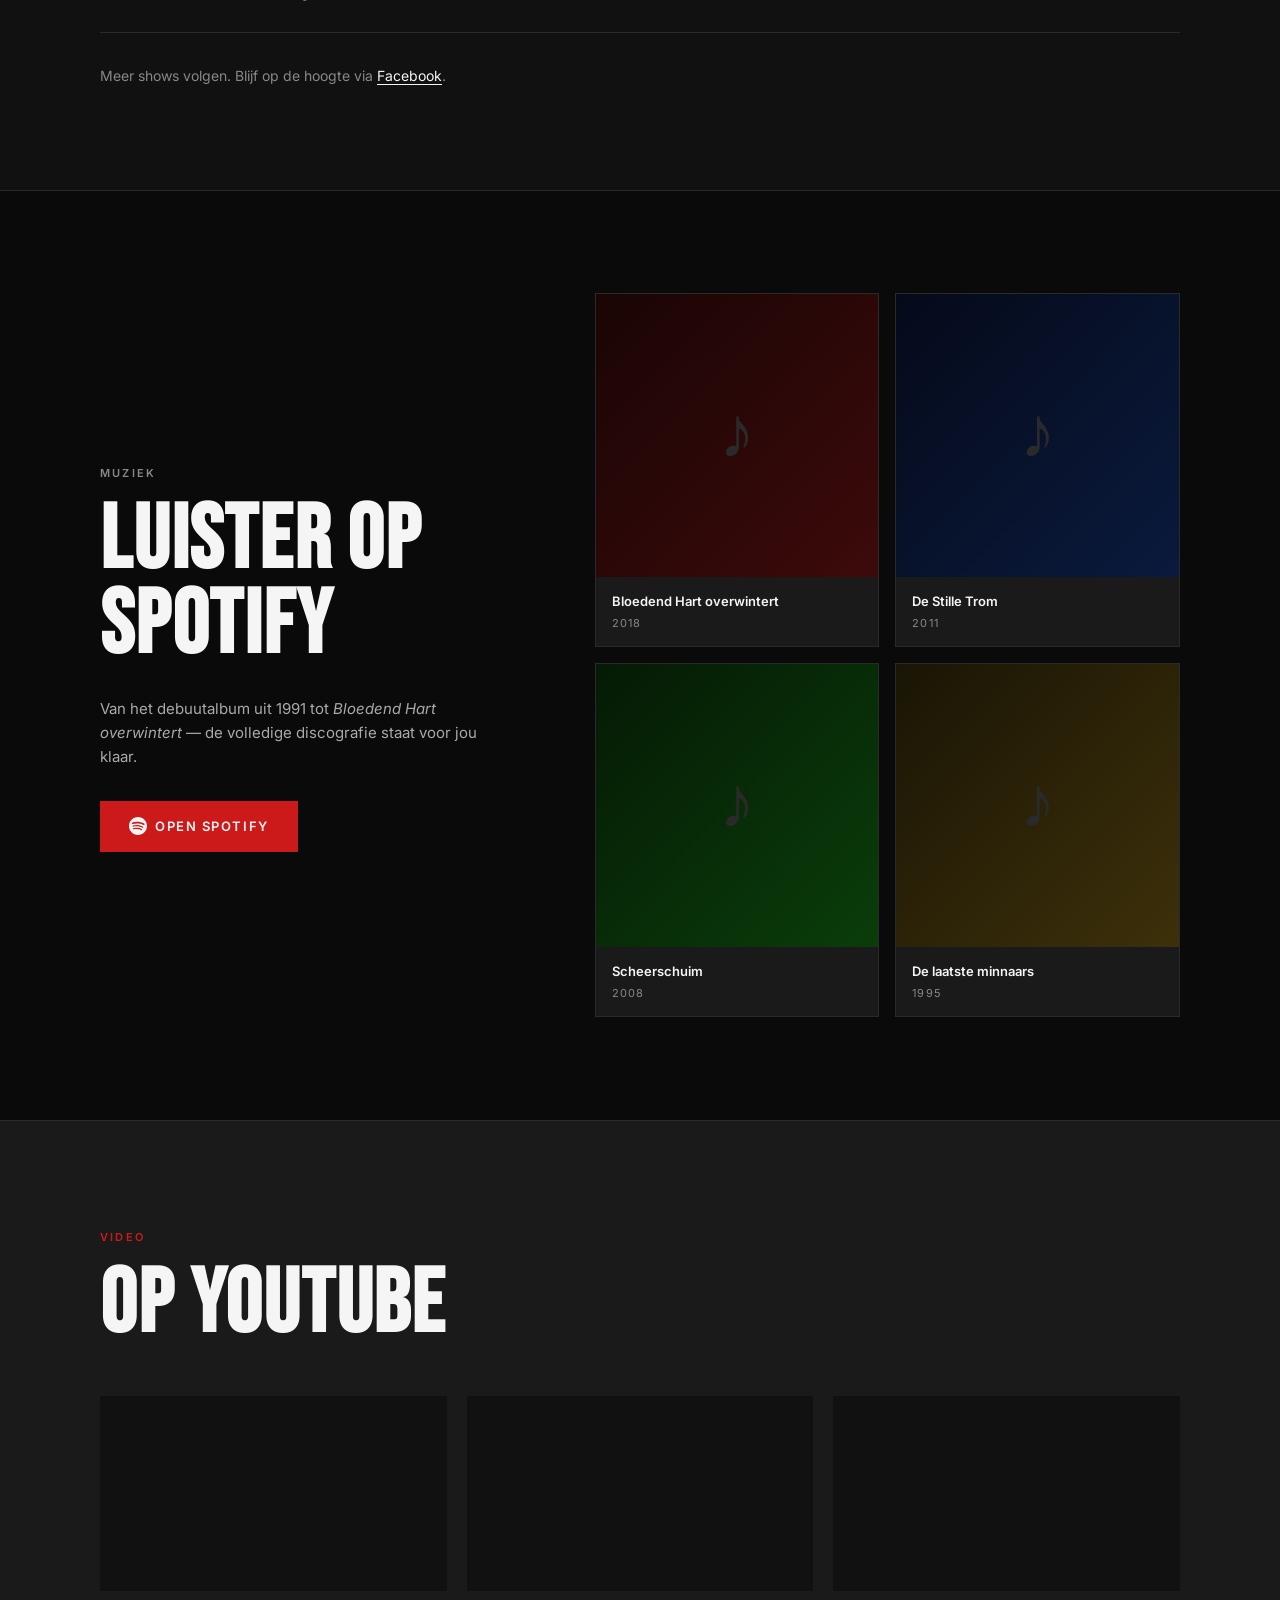
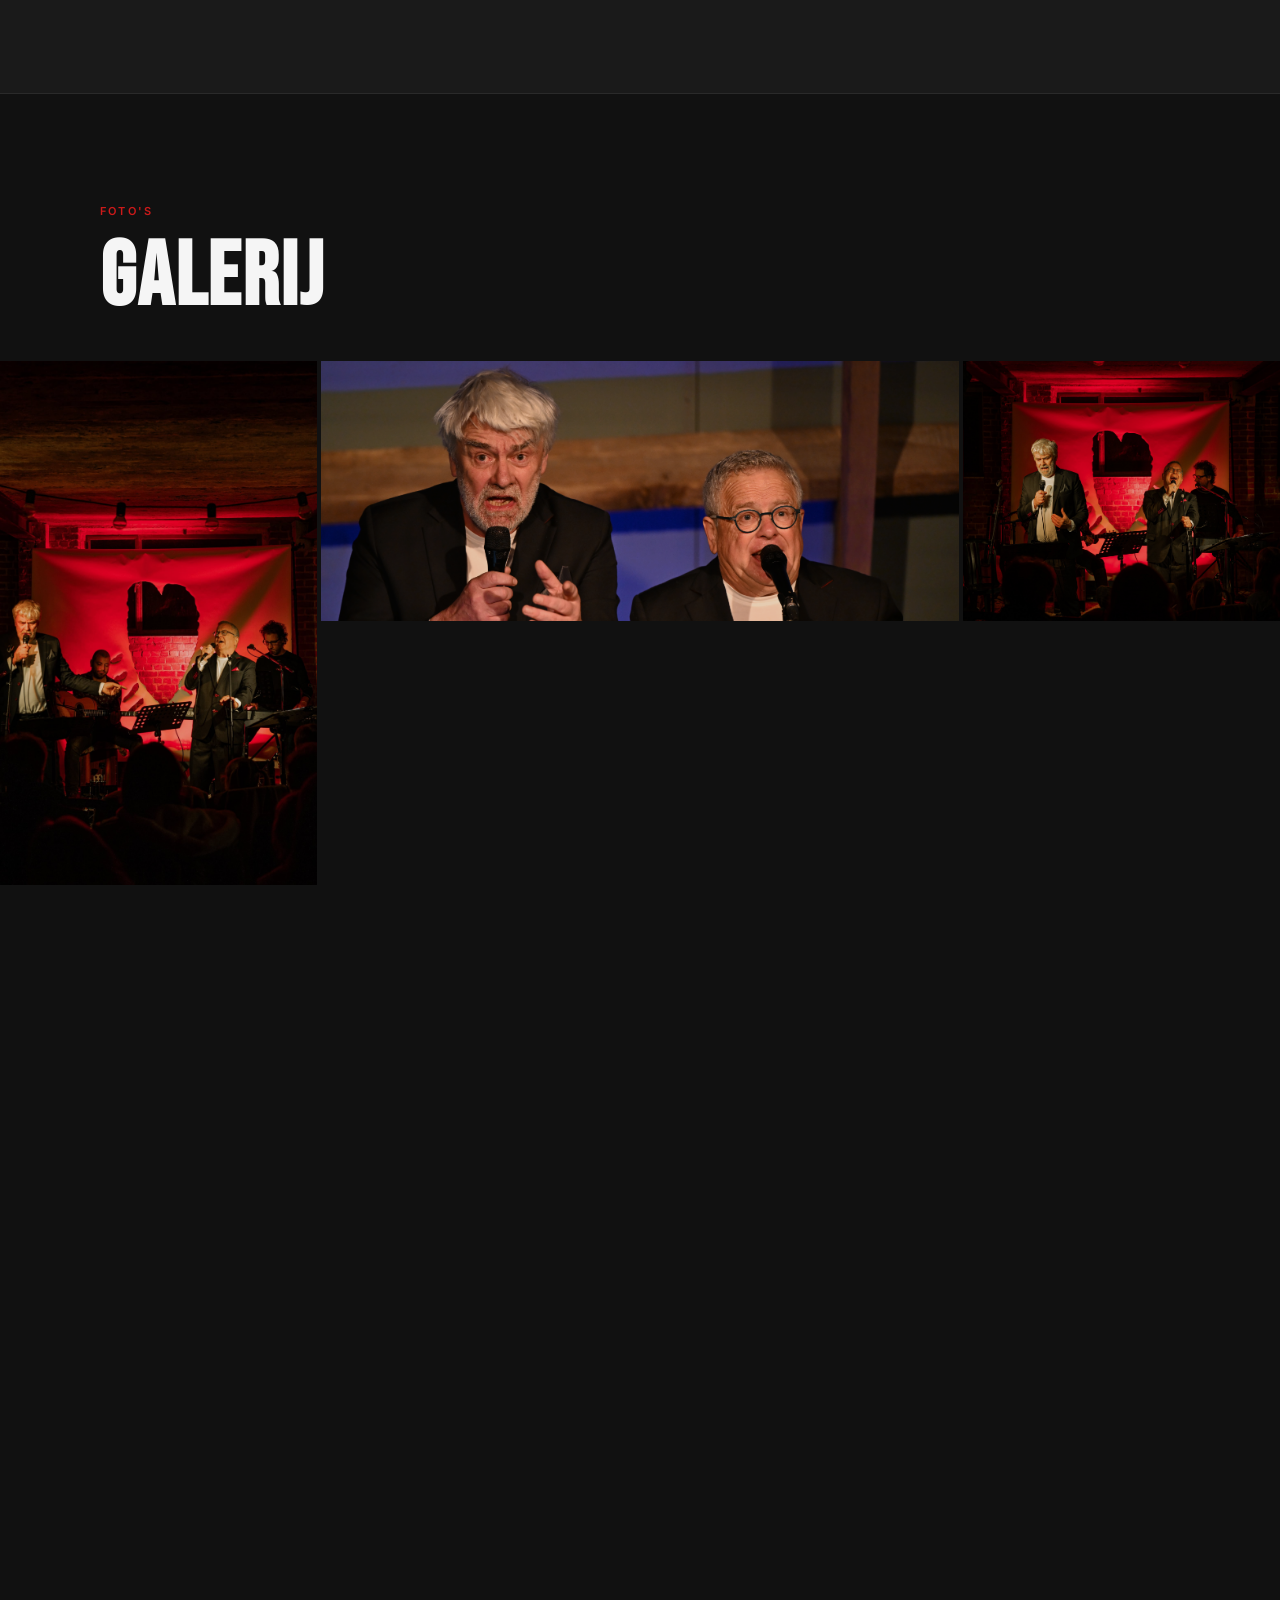
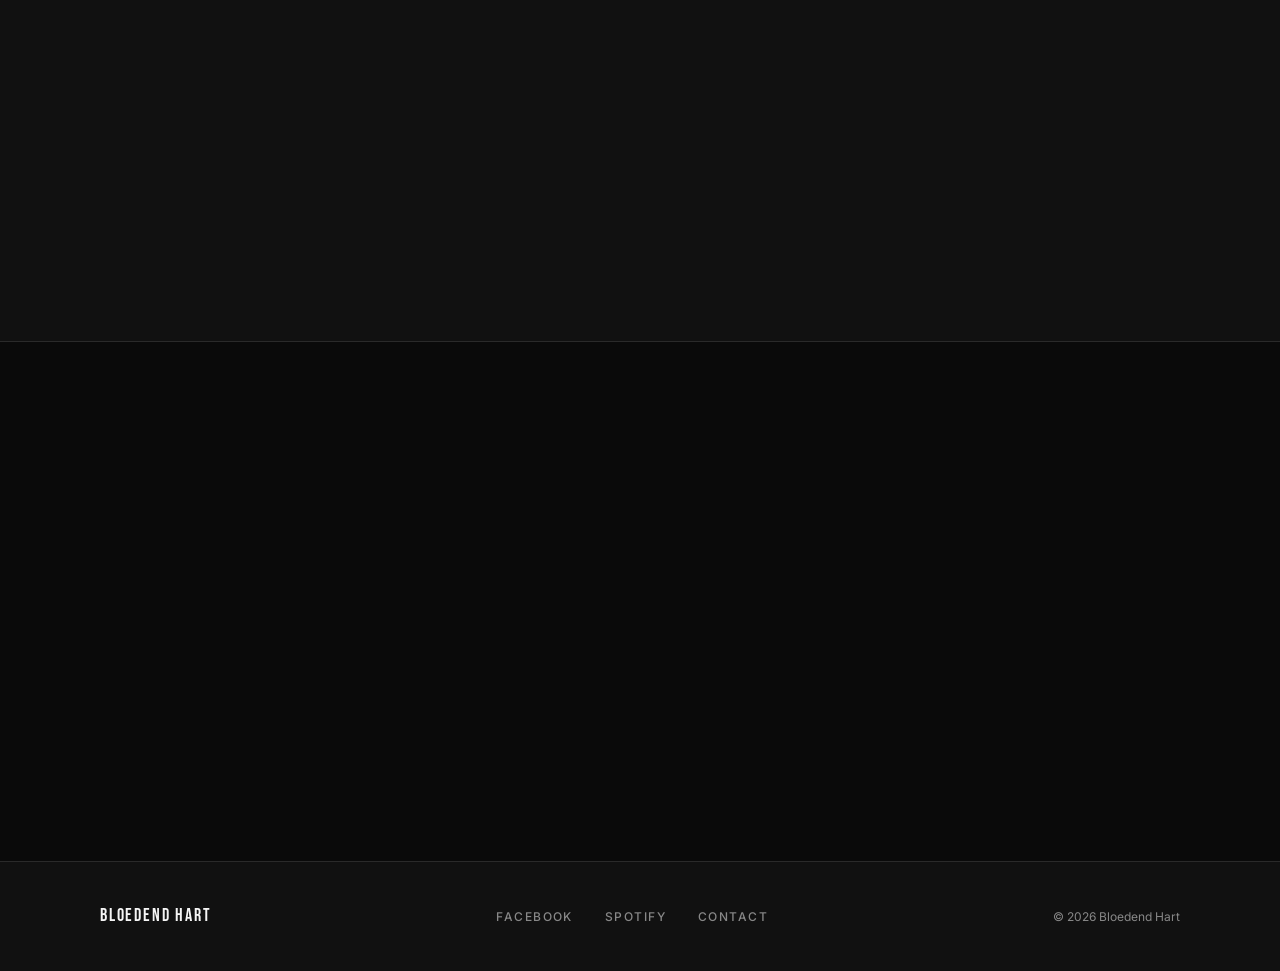
==== commit 51407e72: "Add venue contact details (phone, email, website) per show Co-Authored-By: Claude Opus 5.5 <noreply@" ====
--- a/index.html
+++ b/index.html
@@ -271,6 +271,14 @@
     }
     function sortShows(list) {
       return list.slice().sort((a, b) => showKey(a).localeCompare(showKey(b)));
+    }
+
+    function contactLink(c) {
+      const v = c.value.trim();
+      if (c.type === 'phone') return `<a href="tel:${v.replace(/[^\d+]/g, '')}">${v}</a>`;
+      if (c.type === 'email') return `<a href="mailto:${v}">${v}</a>`;
+      const url = /^https?:\/\//i.test(v) ? v : 'https://' + v;
+      return `<a href="${url}" target="_blank" rel="noopener">${v.replace(/^https?:\/\//i, '').replace(/\/$/, '')}</a>`;
     }
 
     async function loadShows() {
@@ -305,6 +313,7 @@
               <span class="show-venue">${s.venue}</span>
               <span class="show-city">${s.city}</span>
               <span class="show-day-label">${s.weekday}${s.time ? ' · ' + s.time : ''}</span>
+              ${s.contacts && s.contacts.length ? `<span class="show-contacts">${s.contacts.map(contactLink).join('')}</span>` : ''}
             </div>
             <a href="${href}"${target}${rel} class="btn btn-sm btn-outline">Info</a>
           </div>`;
--- a/style.css
+++ b/style.css
@@ -375,6 +375,20 @@
   color: var(--muted);
   letter-spacing: 0.05em;
 }
+.show-contacts {
+  display: flex;
+  flex-wrap: wrap;
+  gap: 4px 16px;
+  margin-top: 4px;
+  font-size: 13px;
+}
+.show-contacts a {
+  color: var(--muted);
+  text-decoration: underline;
+  text-underline-offset: 3px;
+  transition: color 0.2s;
+}
+.show-contacts a:hover { color: var(--white); }
 .shows-note {
   margin-top: 32px;
   font-size: 14px;
